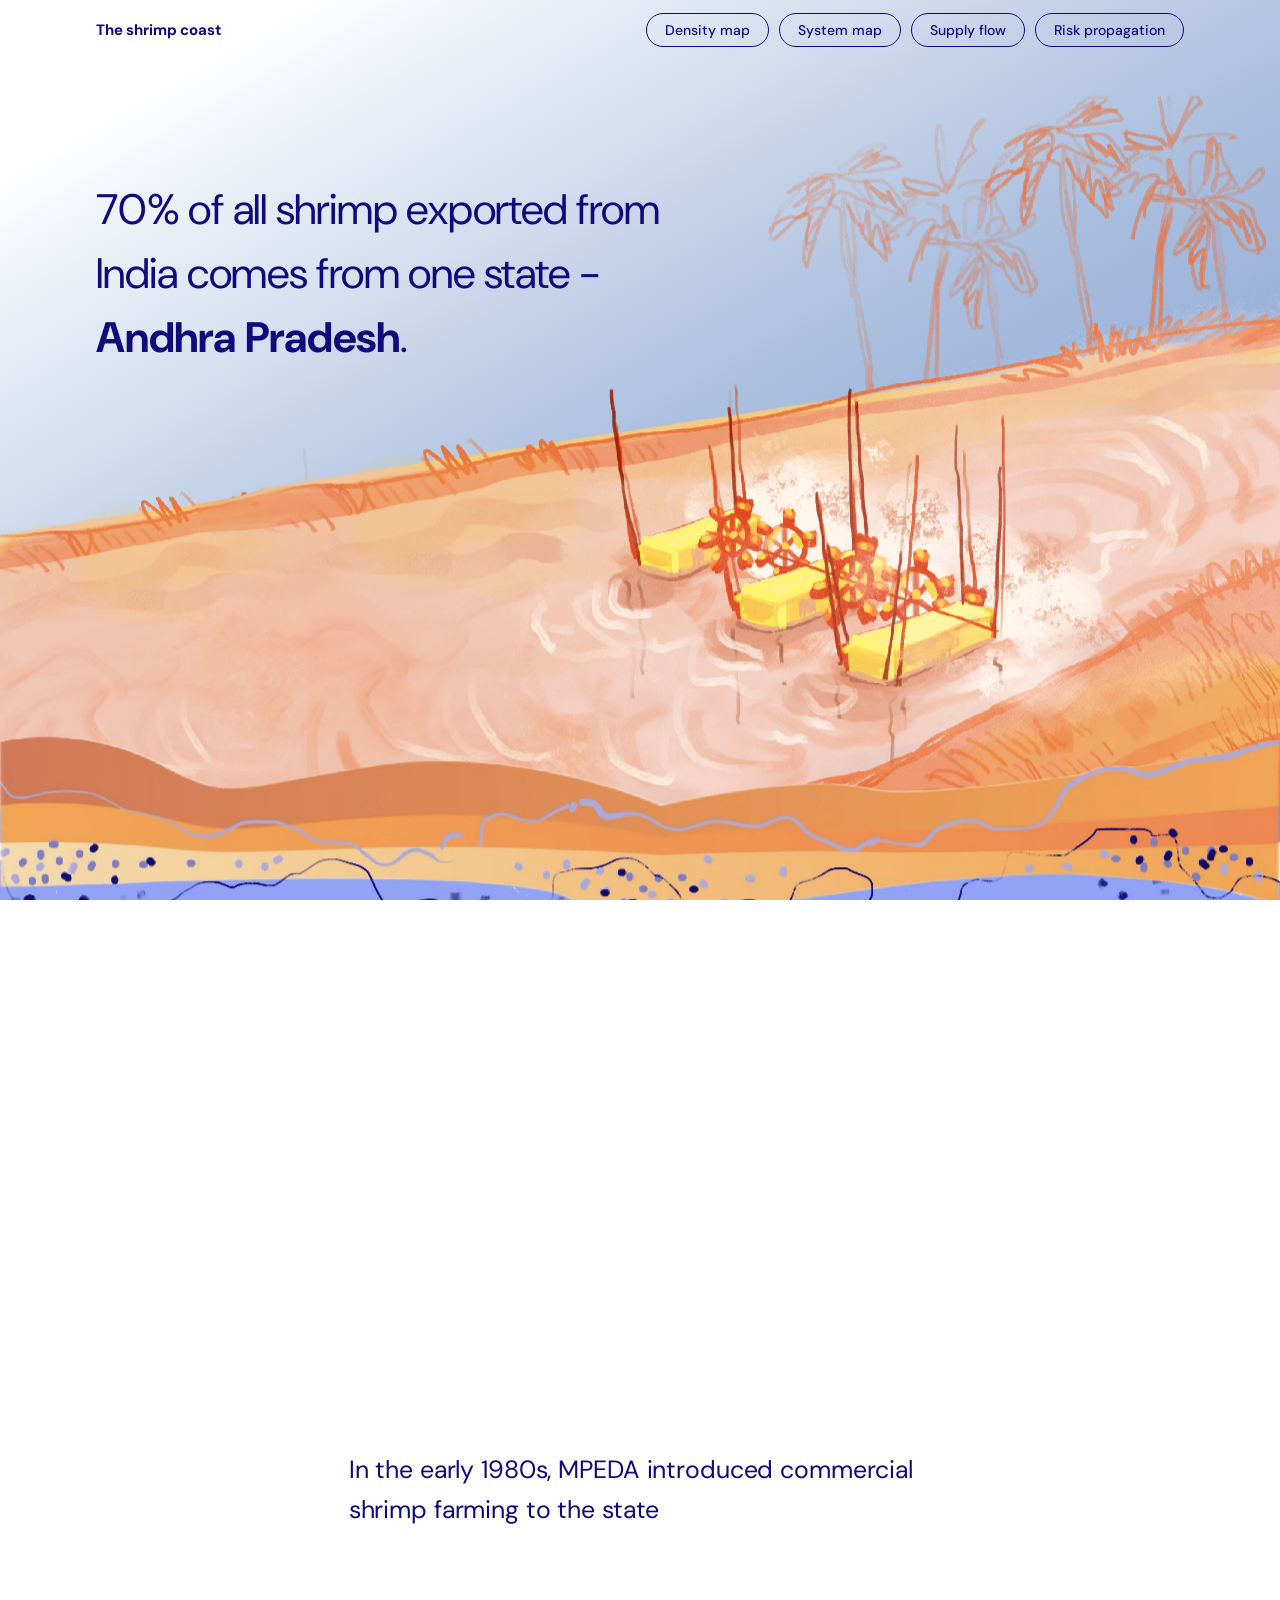
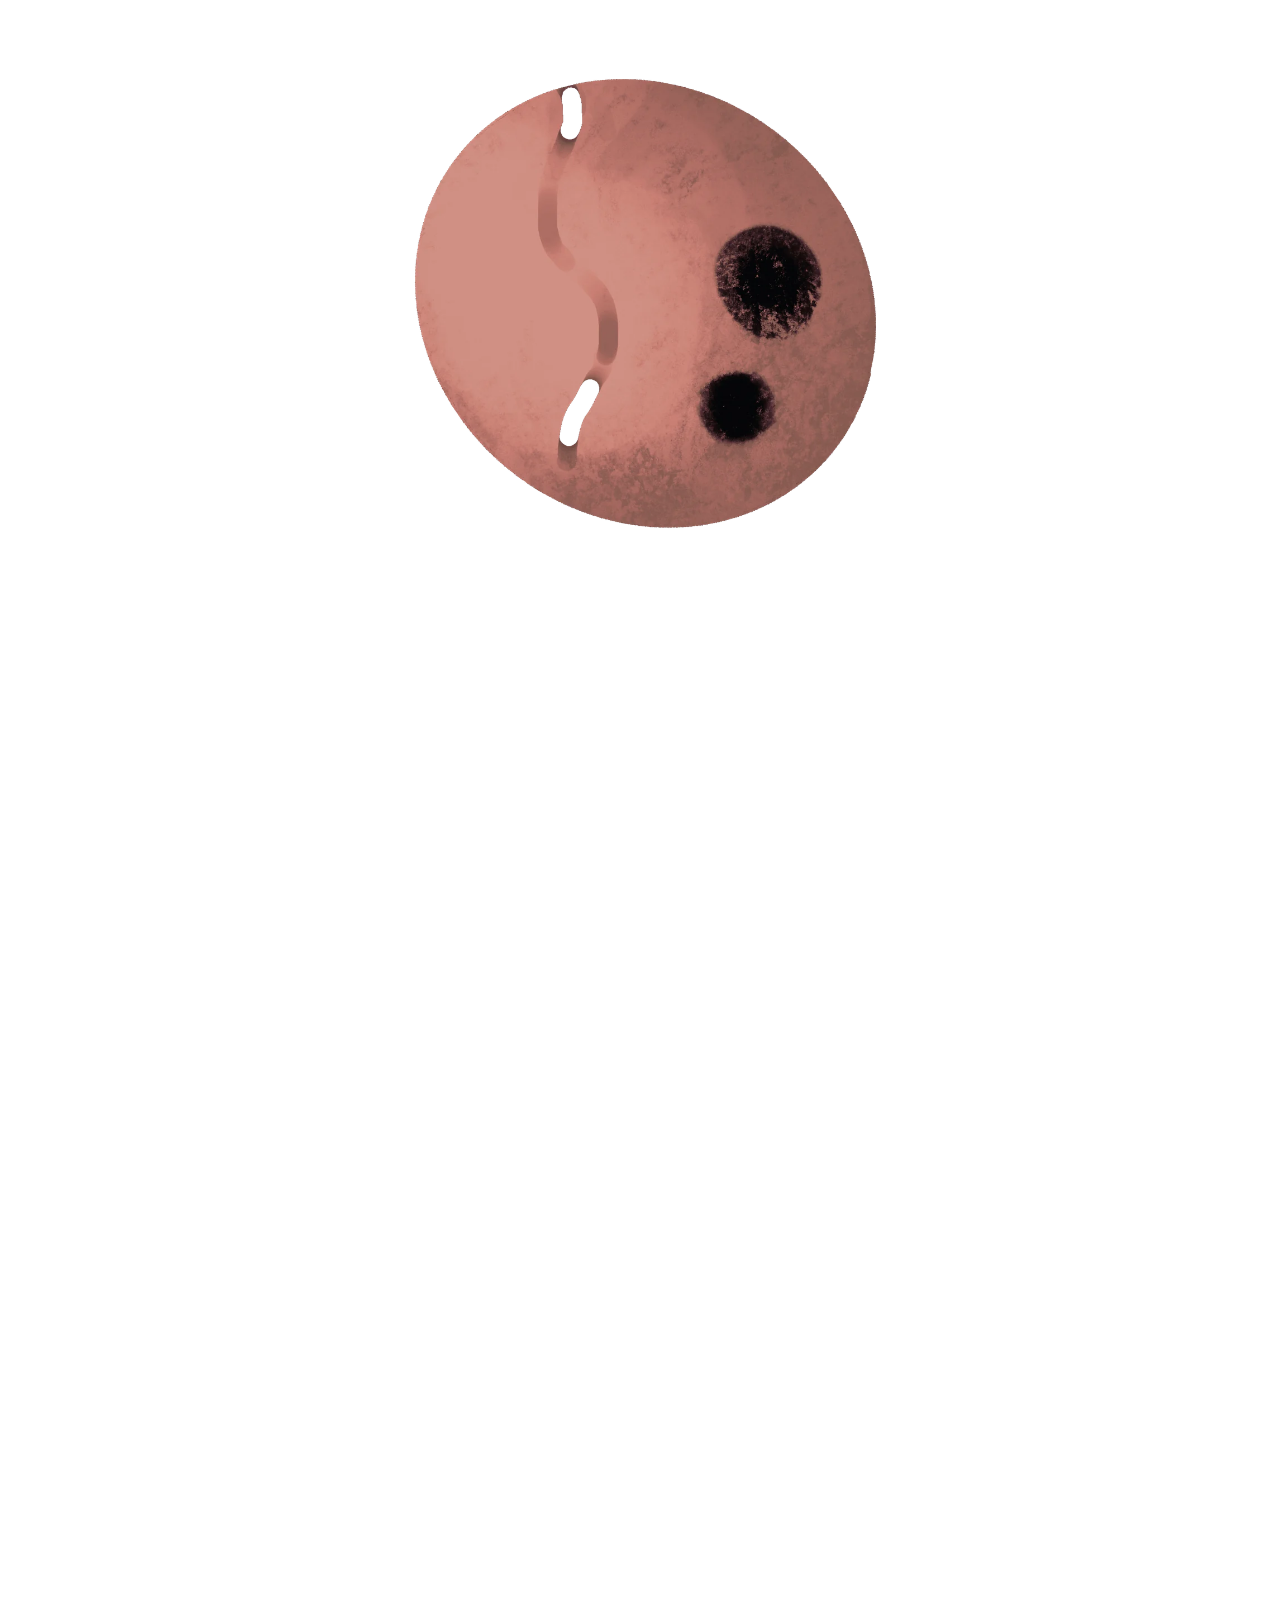
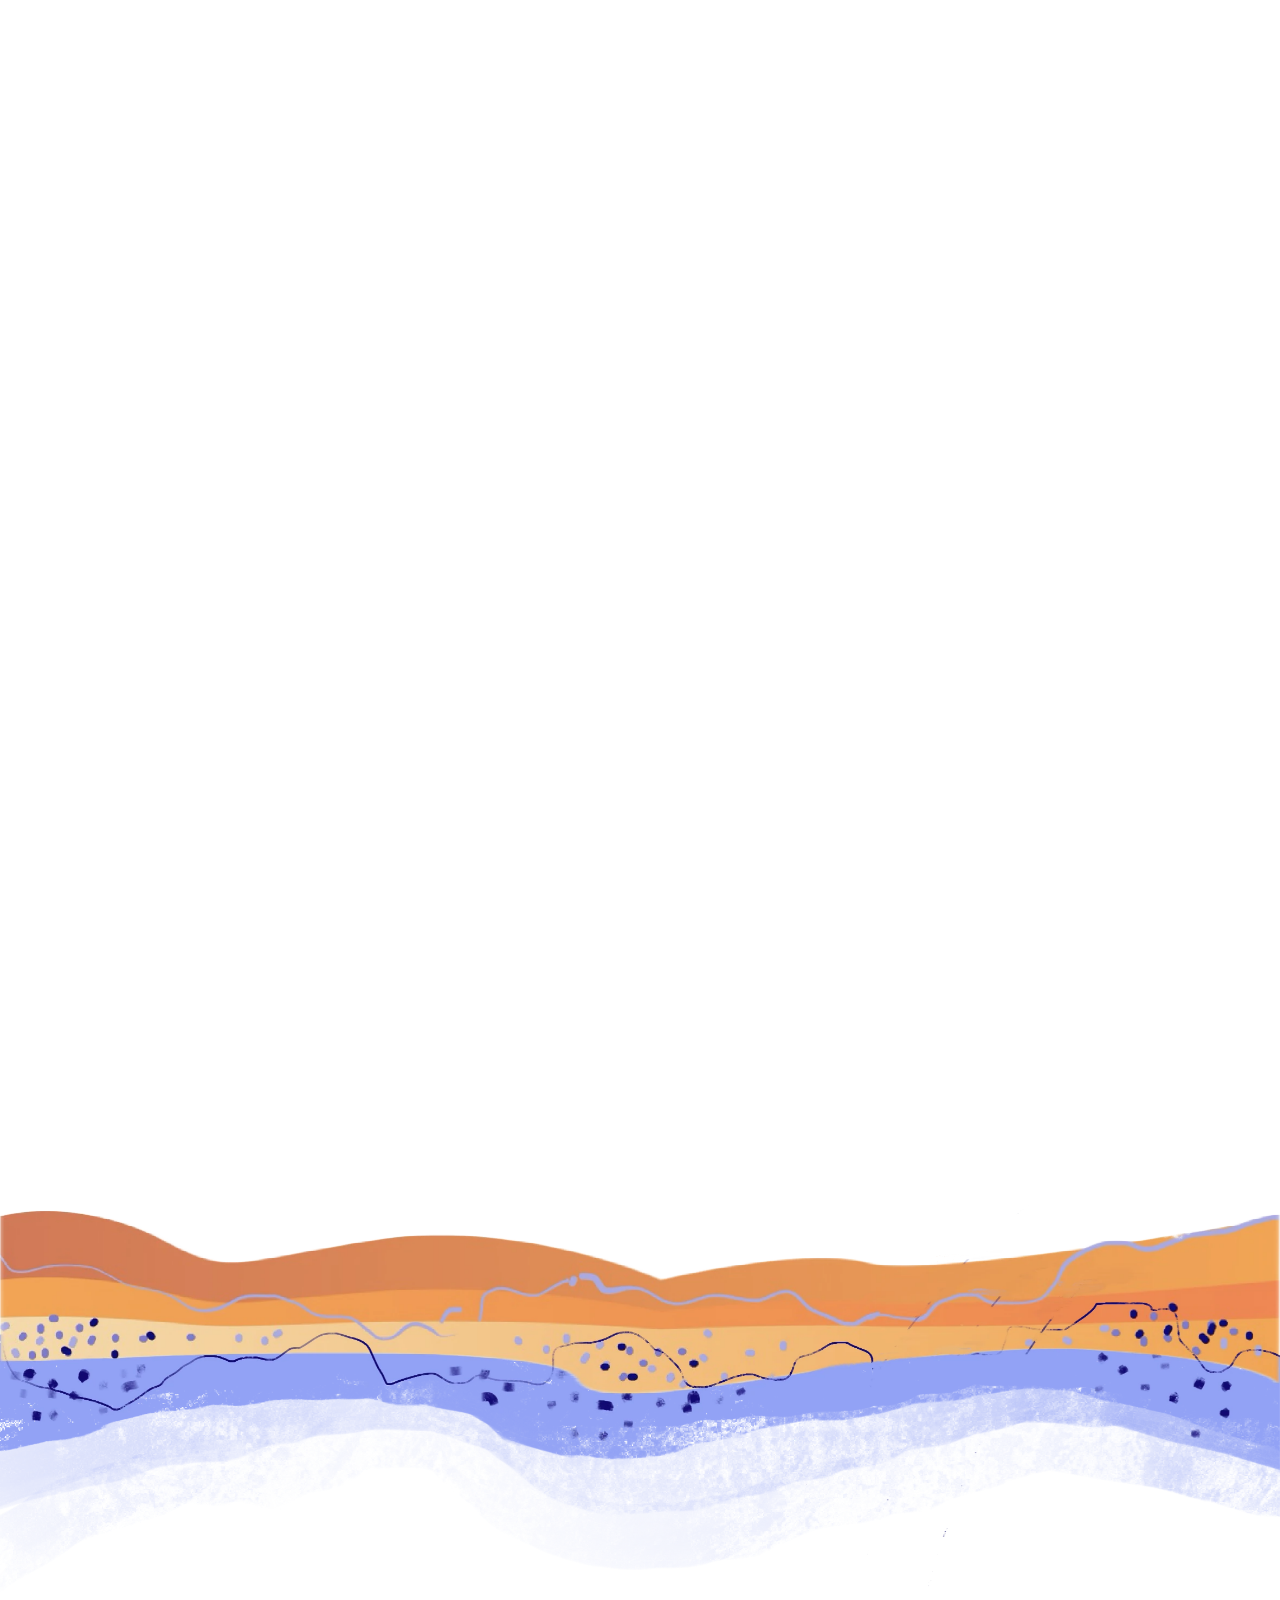
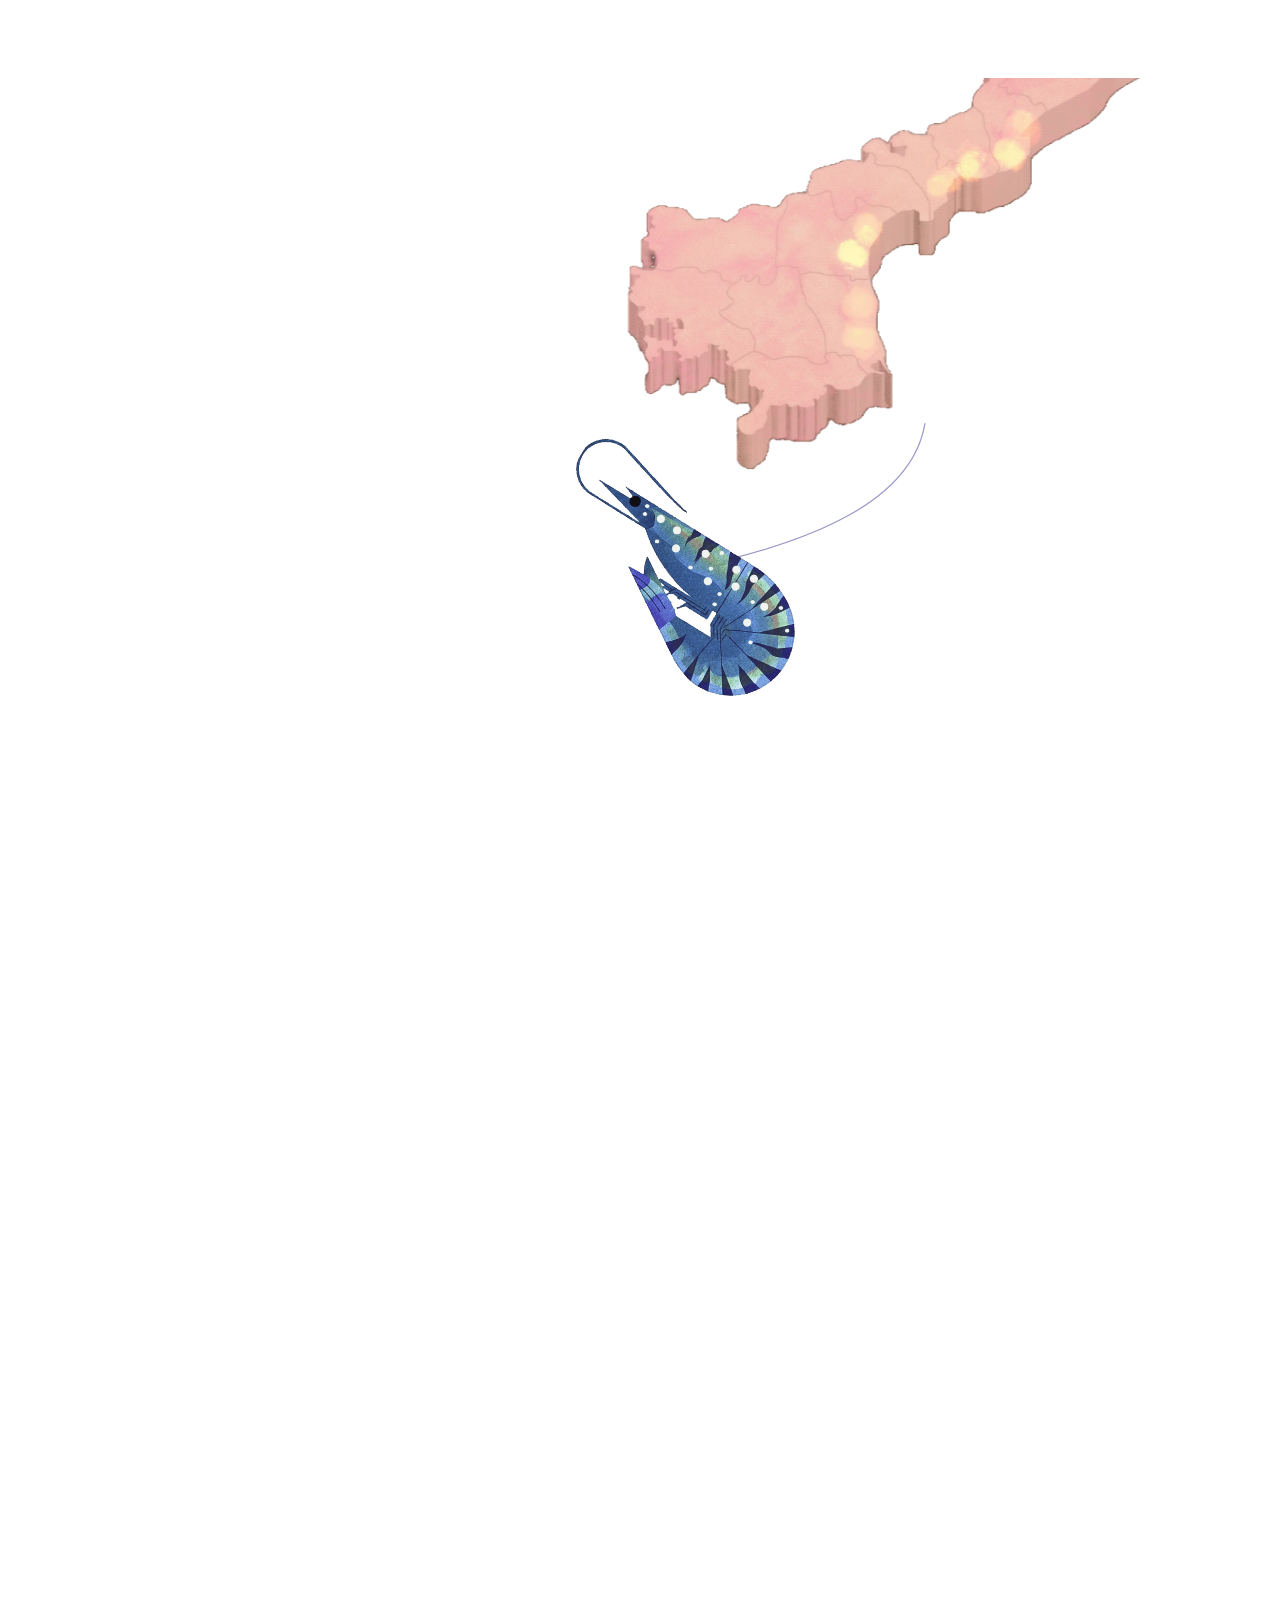
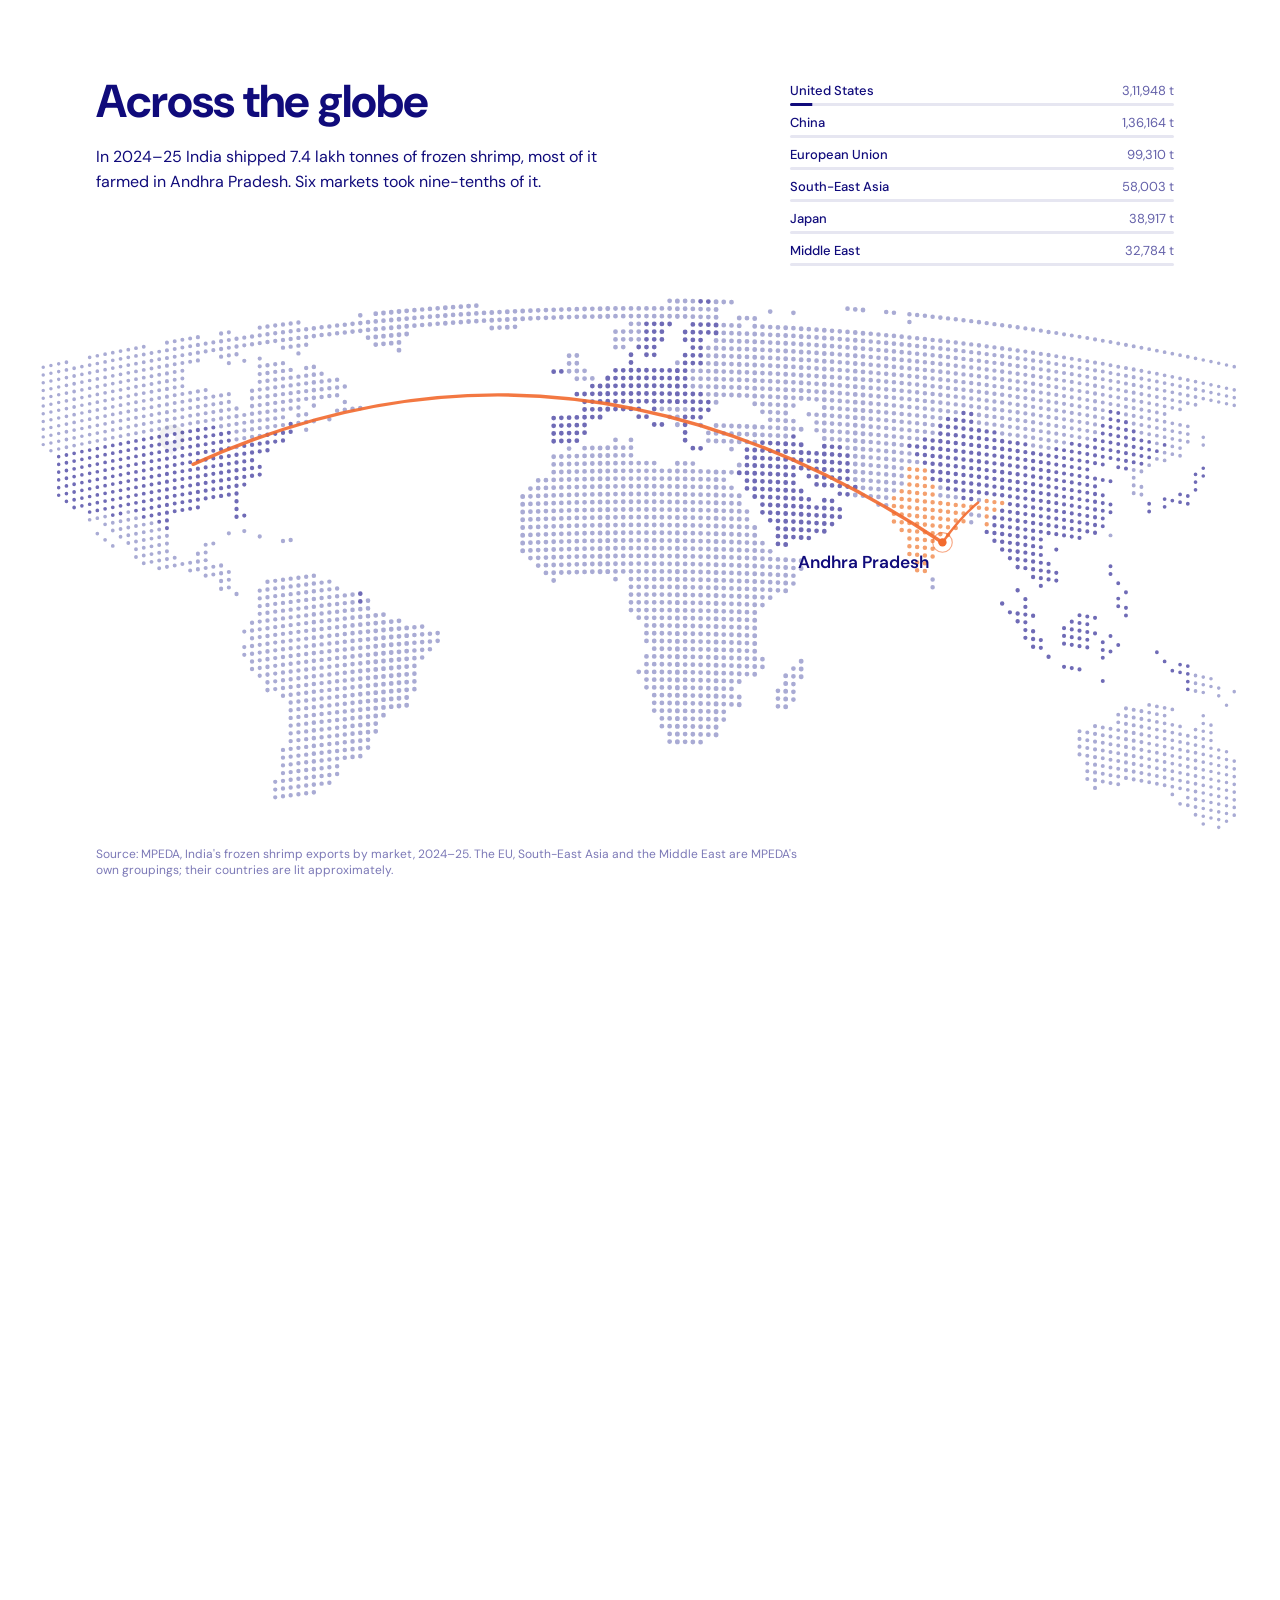
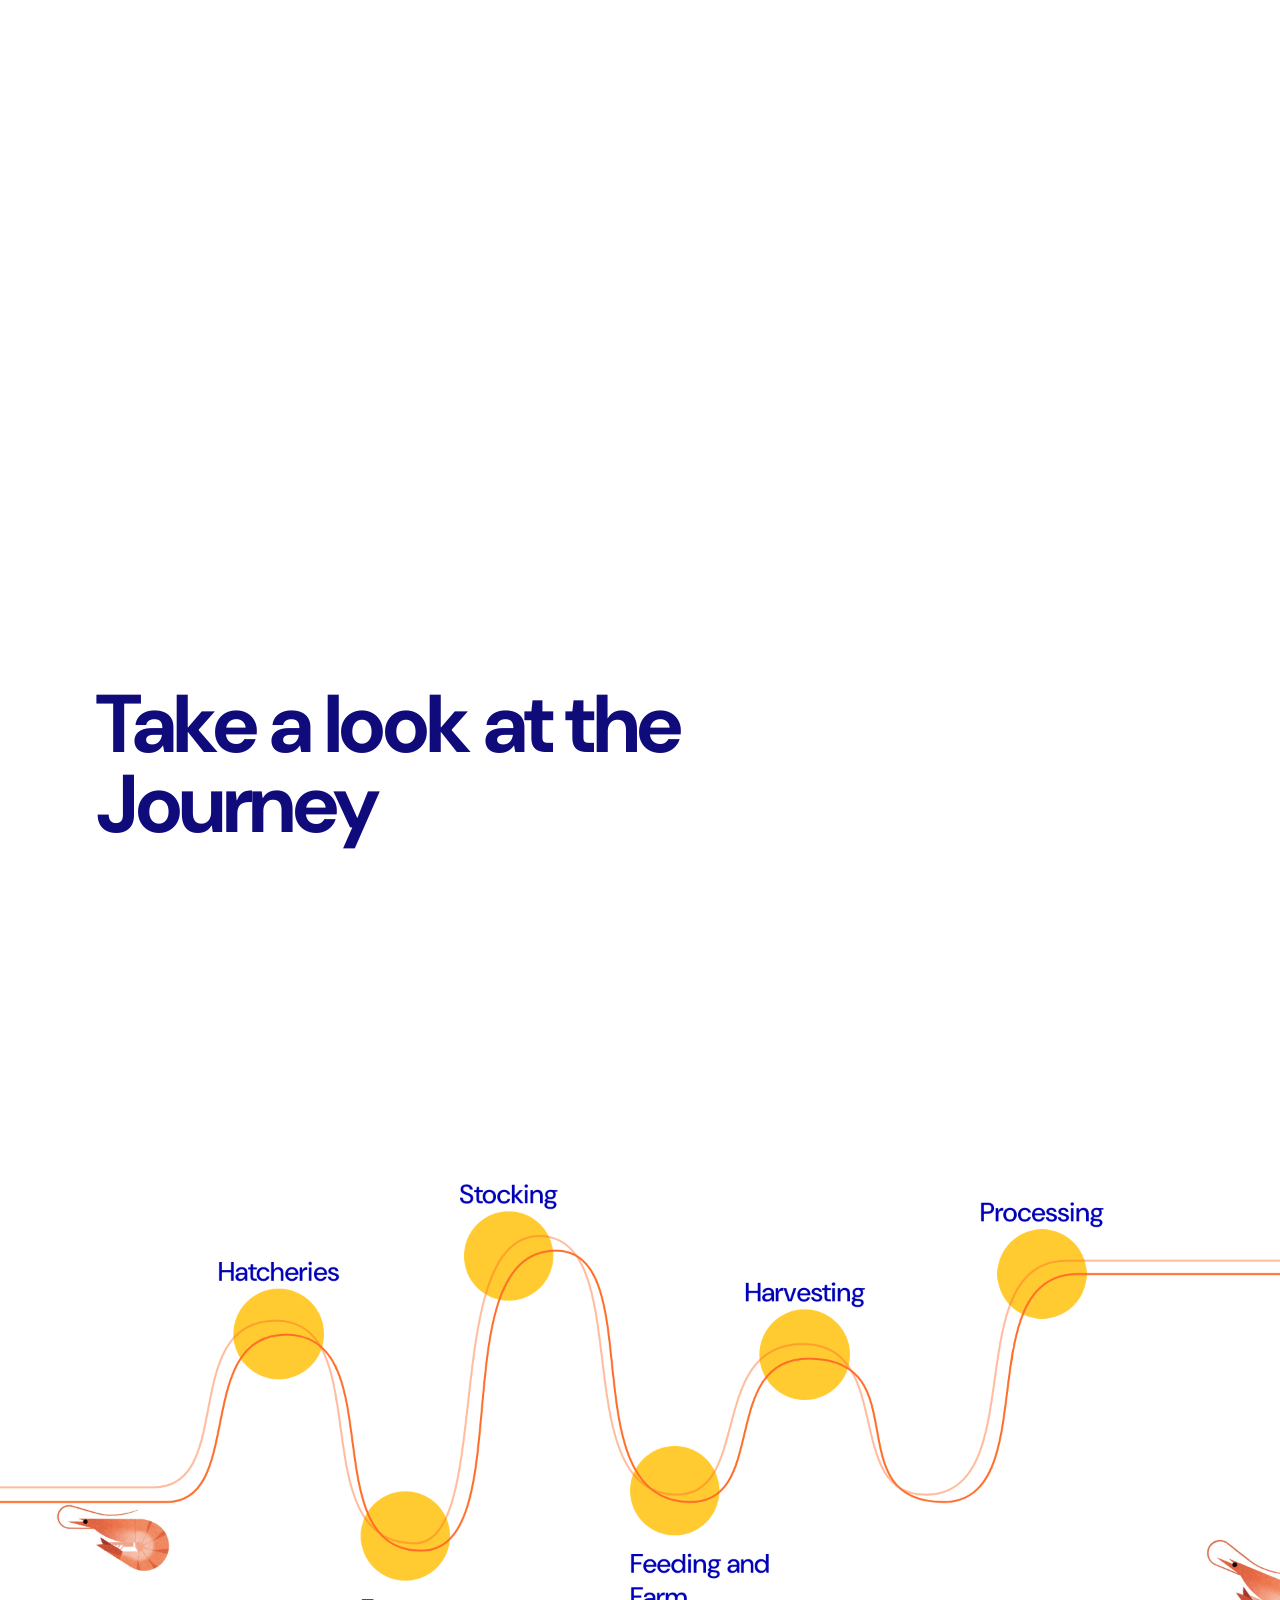
==== shrimp/shrimp_story/index.html @ e0391dd1 "Homepage: More work strip with arrows, and The Shrimp Coast site Adds a looping "More work" strip un" ====
<!doctype html>
<html lang="en">
<head>
<meta charset="utf-8">
<meta name="viewport" content="width=device-width, initial-scale=1">
<title>Andhra Pradesh — the shrimp coast</title>
<link rel="preconnect" href="https://fonts.googleapis.com">
<link rel="preconnect" href="https://fonts.gstatic.com" crossorigin>
<link rel="stylesheet" href="https://fonts.googleapis.com/css2?family=DM+Sans:opsz,wght@9..40,400;9..40,500;9..40,700&display=swap">
<style>
/* ============================================================
   Hero — parallax pond.

   The artwork is one tall piece (pond, coastal band, lavender water,
   torn wavy edge), far taller than any browser window. It is laid out
   at its own proportions and the scroll walks down it; the copy is
   pinned to the window, never moves, and fades out over the last
   stretch once the water has risen behind it.

   Every vertical measurement is a percentage or a fraction of the
   width — in CSS a margin percentage resolves against WIDTH — so the
   scene stays locked to the artwork's proportions at any window size.
   ============================================================ */

:root{
  --ink:#100B7B;              /* sampled off the reference */
  --hot:#F26A2E;              /* her orange, for the thing in focus */
  --ground:#FFFFFF;           /* one ground under the wave, the egg and the map,
                                 as in her mockup — so no section has a seam */
  --ease:cubic-bezier(.22,.75,.2,1);
}

/* the artwork (art.webp) is 2360 x 2230. In fractions of its width:
     palm tops ........................ 323/2360 = 0.137
     fully opaque from/to ...... 1200..1760/2360 = 0.508..0.746
     wavy lavender edge ends at ...... 2210/2360 = 0.936
     canvas bottom ................... 2230/2360 = 0.945          */

*{box-sizing:border-box}
html{-webkit-text-size-adjust:100%}
body{
  margin:0;
  overflow-x:hidden;
  background:var(--ground);
  font-family:"DM Sans",system-ui,-apple-system,"Segoe UI",sans-serif;
  color:var(--ink);
}

/* ---------- hero ---------- */
.hero{ position:relative; height:250vh }   /* replaced by measure() */
.stage{
  position:sticky; top:0;
  height:100vh;
  overflow:hidden;
}

/* the sky is a fixed diagonal ramp, pinned to the width so it doesn't
   shift when the window's aspect does */
.sky{
  position:absolute; inset:0;
  background:linear-gradient(150deg,
    #FFFFFF 0,
    #FFFFFF calc(var(--w,1440px) * 0.121),
    #F4F7FB calc(var(--w,1440px) * 0.167),
    #E4EBF5 calc(var(--w,1440px) * 0.250),
    #D5DFEF calc(var(--w,1440px) * 0.333),
    #C4D2E8 calc(var(--w,1440px) * 0.417),
    #ACC0DF calc(var(--w,1440px) * 0.548),
    #9CB3D9 calc(var(--w,1440px) * 0.694),
    #8CA5D2 calc(var(--w,1440px) * 0.833),
    #7A96CA calc(var(--w,1440px) * 1.000));
}

/* the scene moves as one; its transform is written straight to
   style.transform each frame (not via a custom property, which would
   re-resolve the sky gradient on every frame) */
.scene{
  position:absolute; left:0; top:0; width:100%;
  will-change:transform;
}
.scene img{
  position:relative; z-index:1;
  display:block; width:100%; height:auto;
}
/* solid ground tucked behind the art's fully opaque middle and running
   on below it, so the wavy lavender edge lands on --ground (the same
   colour as the section that follows) instead of on sky */
.ground{
  position:absolute; left:0; right:0; top:0; z-index:0;
  margin-top:72%;
  height:200vh;
  background:var(--ground);
}

/* ---------- pinned copy ---------- */
.copy{
  position:absolute; left:7.5%; top:0;
  margin-top:13.9%;
  width:56%;
  z-index:2;
  will-change:opacity;
}
.copy p{
  margin:0;
  font-size:min(calc(var(--w,1440px) * 0.0333), 56px);
  line-height:1.5;
  font-weight:400;
  letter-spacing:-0.005em;
}
.copy b{font-weight:700}

/* ---------- scroll cue ---------- */
.cue{
  position:absolute; left:7.5%; bottom:6%;
  z-index:2;
  display:flex; align-items:center; gap:12px;
  font-size:12px; letter-spacing:.22em; text-transform:uppercase;
  color:var(--ink); opacity:.5;
  pointer-events:none;
}
.cue i{
  display:block; width:1px; height:30px; background:currentColor;
  animation:drop 2.1s var(--ease) infinite;
}
@keyframes drop{
  0%  {transform:scaleY(.15); transform-origin:top; opacity:0}
  35% {transform:scaleY(1); opacity:1}
  100%{transform:scaleY(1); transform-origin:bottom; opacity:0}
}

/* ---------- next section ---------- */
/* ---------- top bar ----------
   See-through over the hero's sky, frosted once the page moves. It
   steps out of the way while you scroll down - most of this page is
   scroll-driven, and a bar would sit on the animation - and comes
   back the moment you scroll up. */
.topbar{
  position:fixed; left:0; right:0; top:0; z-index:50;
  display:flex; align-items:center; justify-content:space-between; gap:24px;
  padding:13px 7.5%;
  background:rgba(255,255,255,.74);
  -webkit-backdrop-filter:saturate(1.4) blur(12px); backdrop-filter:saturate(1.4) blur(12px);
  box-shadow:0 1px 0 rgba(16,11,123,.08);
  transition:transform .38s var(--ease), background-color .3s, box-shadow .3s;
}
.topbar.clear{
  background:transparent; box-shadow:none;
  -webkit-backdrop-filter:none; backdrop-filter:none;
}
.topbar.away{ transform:translateY(-105%) }
.topbar .home{
  color:var(--ink); text-decoration:none;
  font-size:15px; font-weight:700; letter-spacing:-0.01em;
}
.navbtn{
  display:inline-flex; align-items:center;
  padding:9px 18px; border-radius:999px;
  border:1.5px solid var(--ink); color:var(--ink); background:transparent;
  font-size:14px; font-weight:500; line-height:1; text-decoration:none;
  transition:background-color .2s, color .2s;
}
.navbtn:hover{ background:var(--ink); color:#fff }
.navlinks{ display:flex; gap:10px; min-width:0 }
.navbtn{ flex:none; white-space:nowrap }
.topbar .home{ flex:none }
/* four pages don't fit beside the name on a narrow screen: let the row scroll */
@media (max-width:980px){
  .navlinks{ overflow-x:auto; scrollbar-width:none; padding:2px }
  .navlinks::-webkit-scrollbar{ display:none }
}
.topbar a:focus-visible{ outline:2px solid var(--hot); outline-offset:3px; border-radius:999px }

/* ---------- the way out: on to the density map ---------- */
.outro{
  position:relative; z-index:2; background:var(--ground);
  padding:20vh 7.5% 22vh;
  display:grid; gap:11vh; justify-items:start;
}
.outro-lead{
  margin:0 0 3.5vh; max-width:24em;
  font-size:clamp(17px, 1.35vw, 23px); line-height:1.5; font-weight:400;
}
.outro-link{
  display:inline-flex; align-items:center; gap:clamp(18px, 2.2vw, 36px);
  color:var(--ink); text-decoration:none;
}
.outro-word{
  font-size:clamp(44px, 6.4vw, 116px); line-height:.98;
  font-weight:700; letter-spacing:-0.03em;
}
.outro-arrow{
  flex:none; display:grid; place-items:center;
  width:clamp(58px, 6.2vw, 108px); aspect-ratio:1; border-radius:50%;
  background:var(--ink); color:#fff;
  transition:background-color .25s, transform .35s var(--ease);
}
.outro-arrow svg{
  width:42%; height:42%; fill:none; stroke:currentColor;
  stroke-width:3.2; stroke-linecap:round; stroke-linejoin:round;
  transition:transform .35s var(--ease);
}
.outro-link:hover .outro-arrow{ background:var(--hot) }
.outro-link:hover .outro-arrow svg{ transform:translate(3px, -3px) }
.outro-link:focus-visible{ outline:3px solid var(--hot); outline-offset:10px; border-radius:14px }

@media (max-width:700px){
  .topbar{ padding:11px 6% }
  .navbtn{ padding:8px 14px; font-size:13px }
  .navlinks{ gap:6px }
  .outro{ padding:14vh 6% 16vh }
}
@media (max-width:560px){
  .topbar .home{ display:none }
  .navbtn{ padding:7px 11px; font-size:12px }
}

/* ============================================================
   Origin — scroll hatches the egg.

   Her GIF (34 frames at 200ms: egg, crack, split, larva, lavender
   bloom, black tiger shrimp) is cut into registered stills and stepped
   by scroll like a flipbook. No cross-fade: the frames are transparent
   drawings, and blending two would ghost them. Only the shrimp's last
   flick of poses plays on its own, once it has hatched.

   The frame is anchored to the bottom of the window and its edges are
   masked, so shell pieces flying out of her canvas dissolve instead of
   being sliced by an invisible line.
   ============================================================ */
.origin{ position:relative; z-index:2; height:340vh; background:var(--ground) }
.origin-stage{ position:sticky; top:0; height:100vh; overflow:hidden }

.origin-copy{
  position:absolute; left:50%; top:13vh;
  transform:translateX(-50%);
  width:max-content; max-width:88vw;
  margin:0;
  font-size:clamp(18px, 1.95vw, 34px);
  line-height:1.6;
  letter-spacing:-0.005em;
}
.origin-copy abbr{ text-decoration:none; cursor:help }
.origin-copy .late{ opacity:0 }

.origin-fig{
  position:absolute; left:50%; bottom:0; margin:0;
  height:min(64vh, calc(94vw * 1031 / 1400));
  aspect-ratio:1400/1031;
  transform:translateX(-50%);
  -webkit-mask-image:
    linear-gradient(to right, transparent 0, #000 14%, #000 86%, transparent 100%),
    linear-gradient(to bottom, #000 0, #000 86%, transparent 100%);
  -webkit-mask-composite:source-in;
          mask-image:
    linear-gradient(to right, transparent 0, #000 14%, #000 86%, transparent 100%),
    linear-gradient(to bottom, #000 0, #000 86%, transparent 100%);
          mask-composite:intersect;
}
.origin-fig canvas{ display:block; width:100%; height:100% }

@media (max-width:700px){
  .origin-copy{ top:11vh; width:84vw; font-size:18px }
  .origin-copy br{ display:none }
  .origin-fig{ bottom:auto; top:36vh }
}

/* ---------- coast band, between the egg and the map ----------
   Her Footer.png: torn and transparent above and below, so it sits on
   the white ground with no box around it. Drifts a little slower than
   the page, like everything else here that the scroll moves. */
.coast{ position:relative; z-index:3; margin:0; pointer-events:none }
.coast img{ display:block; width:100%; height:auto; will-change:transform }

/* ============================================================
   Spread — pinned map, scroll is time.

   The map never moves. The two GIFs share the exact same map pixels
   (same camera, same 1640x2360 canvas), so their frames are cut into
   one sequence — growth forward (Ikkk.gif 0-4), then disease
   cream->red (Ikk .gif 9-14) — and cross-faded as you scroll. Only the
   clusters change; the map underneath is identical in every frame.
   ============================================================ */
.spread{ position:relative; z-index:2; height:880vh; background:var(--ground) }  /* map: first 41%, the switch and the go: the rest */
.spread-stage{
  position:sticky; top:0;
  height:100vh; overflow:hidden;
  display:grid; grid-template-columns:minmax(0,1fr) minmax(0,1.55fr);
  align-items:center; gap:4vw;
  padding-inline:7.5%;
}
.spread-copy{ display:grid }
.beat{ grid-area:1/1; align-self:center; opacity:0; will-change:opacity }
.beat .num{
  display:block; margin-bottom:18px;
  font-size:12px; letter-spacing:.22em; text-transform:uppercase; opacity:.5;
}
.beat p{
  margin:0;
  font-size:clamp(19px, 2vw, 32px); line-height:1.45; letter-spacing:-0.005em;
}
.beat b{font-weight:700}

.spread-map{
  position:relative; margin:0; justify-self:center;
  width:min(100%, calc(86vh * 1552 / 1348));
  aspect-ratio:1552/1348;
}
.spread-map img{
  position:absolute; inset:0; width:100%; height:100%;
  opacity:0;
}
.spread-map img:first-child{opacity:1}

.key{
  position:absolute; right:0; bottom:-4px;
  display:flex; gap:20px;
  font-size:12px; letter-spacing:.06em; opacity:.7;
}
.key span{display:flex; align-items:center; gap:8px}
.key i{display:block; width:10px; height:10px; border-radius:50%}
.key .farm i{background:#FFE6A3; box-shadow:0 0 0 1px rgba(16,11,123,.18)}
.key .sick i{background:#F2401C}
.key .sick{transition:opacity .4s}

/* ============================================================
   The switch - second half of the spread.

   The disease line fades, the map glides up out of the way, and the
   tiger shrimp comes out of the sea beside the red coast and follows
   a drawn trail down to the left, growing as it comes. Once it lands,
   scrolling turns it from tiger blue to vannamei white (her Beau GIF,
   cross-faded: every frame shares one silhouette, so nothing ghosts),
   and the sparkle, split into its own layer, twinkles on top.
   ============================================================ */
.trail{
  position:absolute; inset:0; width:100%; height:100%;
  z-index:3; pointer-events:none; overflow:visible; opacity:0;
}
.trail path{
  fill:none; stroke:var(--ink); stroke-opacity:.42;
  stroke-width:1.2; stroke-linecap:round;
}
.beau{
  position:absolute; left:0; top:0; z-index:4;
  pointer-events:none; opacity:0;
  transform-origin:50% 50%;
  will-change:transform, opacity;
}
.beau img{ position:absolute; inset:0; width:100%; height:100%; opacity:0 }
.beau img.b0{ opacity:1 }
/* her cream vannamei clip, cut to frames: it takes over from the white
   shrimp on the same silhouette, then breaks into a chain of tiny
   shrimp that stretches into a wavy line and dissolves */
.cream{
  position:absolute; left:0; top:0; z-index:4;
  pointer-events:none; opacity:0;
  transform-origin:0 0;
  will-change:transform, opacity;
}
.switch-copy{
  position:absolute; z-index:4;
  left:44vw; top:64vh;
  width:min(34vw, 30em);
  margin:0;
  font-size:clamp(17px, 1.5vw, 26px);
  line-height:1.55;
  letter-spacing:-0.005em;
  opacity:0;
}
@media (max-width:700px){
  .switch-copy{ left:8vw; top:auto; bottom:5vh; width:84vw; font-size:16px }
}

/* ============================================================
   Exports - where the shrimp goes.

   Her reference: a dotted world bent over a gentle globe arch, with
   dark pins. Arcs leave Andhra's coast in rank order as you scroll in,
   drawn as thick as each market's share; after that every market is a
   control - hover, focus or tap one to light its countries and read
   its tonnage.
   ============================================================ */
.exports{ position:relative; z-index:2; height:230vh; background:var(--ground) }
.exports-stage{
  position:sticky; top:0; height:100vh; overflow:hidden;
  padding:max(7vh, 80px) 7.5% 0;   /* clear of the top bar when it is showing */
}
.ex-head{
  position:relative; z-index:2;
  display:grid; grid-template-columns:minmax(0,1.2fr) minmax(0,.8fr);
  gap:6vw; align-items:start;
}
.ex-title{
  margin:0 0 .45em;
  font-size:clamp(30px, 3.6vw, 62px); line-height:1.02;
  font-weight:700; letter-spacing:-0.02em;
}
.ex-lede{ margin:0; max-width:32em; font-size:clamp(16px, 1.25vw, 21px); line-height:1.55 }

.ex-list{ list-style:none; margin:0; padding:0; display:grid; gap:0 }
.ex-list button{
  all:unset; box-sizing:border-box; width:100%; cursor:pointer;
  display:grid; grid-template-columns:minmax(0,1fr) auto;
  column-gap:14px; row-gap:4px;
  padding:4px 10px; border-radius:6px;
  font-size:clamp(13px, .88vw, 15px);
  transition:background-color .18s;
}
.ex-list .nm{ font-weight:500 }
.ex-list .t{ font-variant-numeric:tabular-nums; opacity:.65 }
.ex-list .bar{ grid-column:1 / -1; height:3px; border-radius:2px; background:rgba(16,11,123,.10); overflow:hidden }
.ex-list .bar i{
  display:block; height:100%; width:var(--w); background:var(--ink);
  transform-origin:0 50%; transform:scaleX(var(--drawn,0));
  transition:background-color .18s;
}
.ex-list button:hover, .ex-list button.hot, .ex-list button[aria-pressed="true"]{ background:rgba(16,11,123,.06) }
.ex-list button.hot .bar i, .ex-list button[aria-pressed="true"] .bar i{ background:var(--hot) }
.ex-list button:focus-visible{ outline:2px solid var(--ink); outline-offset:2px }

.ex-map{ position:absolute; left:0; right:0; top:30vh; bottom:4vh; margin:0 }
.ex-map svg{ position:absolute; inset:0; width:100%; height:100%; overflow:visible }
.ex-country{ fill:#A9ABD4; transition:fill .22s }
.ex-country.mk{ fill:#6F6BB6 }
.ex-country.home{ fill:#F4A06E }
.ex-country.on{ fill:var(--ink) }
.ex-arc{
  fill:none; stroke:var(--hot); stroke-opacity:.9; stroke-linecap:round;
  stroke-width:var(--sw);
  transition:stroke-width .22s, stroke-opacity .22s, opacity .22s;
}
.ex-arc.on{ stroke-opacity:1; stroke-width:calc(var(--sw) * 1.6) }
.ex-arc.dim{ opacity:.18 }
.ex-pin.dim{ opacity:.35 }
.ex-pin{ cursor:pointer; outline:none; transition:opacity .22s }
.ex-pin .body{ fill:var(--ink); transition:fill .22s }
.ex-pin .eye{ fill:#fff }
.ex-pin.on .body{ fill:var(--hot) }
.ex-pin:focus-visible .ring{ stroke:var(--ink); stroke-width:2; fill:none }
.ex-origin .dot{ fill:var(--hot) }
.ex-origin .halo{ fill:none; stroke:var(--hot); stroke-width:1.5; opacity:.6 }
.ex-origin text{ font-size:23px; font-weight:600; fill:var(--ink) }

.ex-card{
  position:absolute; left:0; top:0; z-index:3;
  pointer-events:none; opacity:0;
  transform:translate(-50%, calc(-100% - 10px));
  background:#fff; color:var(--ink);
  padding:9px 14px 10px; border-radius:10px;
  box-shadow:0 0 0 1px rgba(16,11,123,.10), 0 10px 26px rgba(16,11,123,.14);
  white-space:nowrap; transition:opacity .16s;
}
.ex-card.on{ opacity:1 }
.ex-card b{ display:block; font-size:15px; font-weight:700 }
.ex-card span{ font-size:13px; opacity:.75 }
.ex-source{ position:absolute; left:7.5%; bottom:2.2vh; margin:0; font-size:12px; opacity:.55; max-width:60em }

@media (max-width:900px){
  .exports-stage{ padding:6vh 6% 0 }
  .ex-head{ grid-template-columns:minmax(0,1fr); gap:2.5vh }
  .ex-list{ grid-template-columns:1fr 1fr; column-gap:8px }
  .ex-map{ top:44vh; bottom:6vh }
  .ex-source{ left:6% }
}

/* ============================================================
   Take a look at the Journey - the title, then her value chain.

   The chain is ported from shrimp_value_chain.html: same drawing,
   same camera, same hovers (frames 1, 1.1, 1.2, 2, 3). What changed:
   everything is scoped under .journey (the site already uses .stage,
   .cue and a navy --ink, which would break it), progress comes from
   this section's own scroll rather than the window's, and the
   artboard fits this pinned stage. Its white paper now meets the
   site's white ground, so the artboard has no visible edge.
   ============================================================ */
.jtitle{ position:relative; z-index:2; background:var(--ground); padding:24vh 7.5% 12vh }
.jtitle-h{
  margin:0; max-width:11ch;
  font-size:clamp(44px, 6.4vw, 116px); line-height:.98;
  font-weight:700; letter-spacing:-0.03em; color:var(--ink);
}

.journey{
  position:relative; z-index:2; background:var(--ground);
  height:calc(100vh + 1600px);             /* 1600px of travel, as in the original */
  --vc-blue:#0000B8; --vc-yellow:#FFCB30; --vc-orange:#FF6C28; --vc-dim:.44;
}
.vc-stage{ position:sticky; top:0; height:100vh; overflow:hidden; background:var(--ground) }
.journey .vc-frame{
  position:absolute; left:0; top:0; width:1920px; height:1080px;
  transform-origin:0 0; background:#fff; overflow:hidden;
}
.journey .vc-world{
  position:absolute; left:0; top:0; width:3400px; height:1080px;
  transform-origin:0 0; will-change:transform;
}
.journey .lines{ position:absolute; left:0; top:0; width:3400px; height:1080px; overflow:visible; z-index:2 }
.journey .lines path{ fill:none; stroke-linecap:round }
.journey .lines .solid{ stroke:var(--vc-orange); stroke-width:3 }
.journey .lines .pale{ stroke:var(--vc-orange); stroke-opacity:.46; stroke-width:3 }
.journey .deco{ position:absolute; inset:0; pointer-events:none }
.journey .shr{ position:absolute; background:url(assets/vc_shrimp.png) center/contain no-repeat }

.journey .vnode{ position:absolute; left:var(--x); top:var(--y); width:0; height:0; pointer-events:none }
.journey .dot{
  position:absolute; left:calc(-1 * var(--r)); top:calc(-1 * var(--r));
  width:calc(2 * var(--r)); height:calc(2 * var(--r));
  border-radius:50%; background:var(--vc-yellow); z-index:1;
}
.journey .hit{
  position:absolute;
  left:calc(-1 * var(--r) - 22px); top:calc(-1 * var(--r) - 22px);
  width:calc(2 * var(--r) + 44px); height:calc(2 * var(--r) + 44px);
  border-radius:50%; pointer-events:auto; cursor:pointer;
  -webkit-tap-highlight-color:transparent; z-index:4;
}
.journey .hit:focus-visible{ outline:4px solid var(--vc-orange); outline-offset:6px }
.journey .lab{
  position:absolute; z-index:3;
  font-size:40px; line-height:50px; font-weight:500; color:var(--vc-blue);
  pointer-events:auto; cursor:pointer; white-space:pre;
}
.journey .lab.above{ bottom:calc(var(--r) + 1px); left:0; transform:translateX(-50%); text-align:center }
.journey .lab.below{ top:calc(var(--r) + 17px); left:calc(-1 * var(--r)); text-align:left }
.journey .vnode.focus .lab{ font-weight:700 }
.journey .vnode.proc .lab{ font-size:calc(40px + 13px * var(--p,0)); transform:none }
.journey .vnode.sub .lab{
  color:var(--vc-blue); font-size:28px; line-height:35px; font-weight:400;
  opacity:var(--rail,0); transition:opacity .2s linear;
}
.journey .vnode.sub .lab.above{ bottom:calc(var(--r) - 2px) }
.journey .vnode.sub .lab.below{ top:calc(var(--r) + 3px); left:0; transform:translateX(-50%); text-align:center }

.journey .cardwrap{ position:absolute; left:0; width:0; height:0; z-index:5 }
.journey .card{
  position:absolute; background:var(--vc-yellow); border-radius:28px;
  opacity:0; transform:scale(.965); transform-origin:50% var(--corg, 0%);
  pointer-events:none;
  transition:opacity .26s var(--ease), transform .38s var(--ease);
}
.journey .vnode.focus .card{ opacity:1; transform:scale(1) }
.journey .vnode.sub.focus .lab{ opacity:0 }
.journey .card.stg{
  width:384px; left:-192px; padding:60px 42px 65px;
  font-size:26px; line-height:36px; font-weight:400; color:var(--vc-orange);
}
.journey .cardwrap.stg-top .card{ top:calc(-1 * var(--r)); --corg:0% }
.journey .cardwrap.stg-bot .card{ bottom:calc(-1 * var(--r)); --corg:100% }
.journey .card.sub{ width:324px; left:-162px; padding:27px 27px 24px; text-align:center }
.journey .cardwrap.sub-top .card{ bottom:calc(var(--r) + 11px); --corg:100% }
.journey .cardwrap.sub-bot .card{ top:calc(var(--r) + 11px); --corg:0% }
.journey .card.sub .ill, .journey .card.sub .plant{
  display:block; width:270px; height:165px; border-radius:12px; overflow:hidden;
}
.journey .card.sub .plant{ background:url(assets/vc_plant.jpg) center/cover no-repeat }
.journey .sc-name{ margin-top:13px; font-size:30px; line-height:37px; font-weight:500; color:var(--vc-blue) }
.journey .sc-note{ margin-top:6px; font-size:20px; line-height:26px; color:var(--vc-orange) }

.journey .vc-world .vnode, .journey .vc-world .deco, .journey .vc-world .lines{ transition:opacity .3s var(--ease) }
.journey .vc-world.is-focus .vnode:not(.focus),
.journey .vc-world.is-focus .lines{ opacity:var(--vc-dim) }
.journey .deco{ opacity:var(--deco,1) }
.journey .vc-world.is-focus .deco{ opacity:calc(var(--deco,1) * var(--vc-dim)) }
.journey .vc-world:not(.pa) .vnode:not(.sub) .hit,
.journey .vc-world:not(.pa) .vnode:not(.sub) .lab{ pointer-events:none }
.journey .vc-world:not(.pb) .vnode.sub .hit,
.journey .vc-world:not(.pb) .vnode.sub .lab{ pointer-events:none }

.vc-credit{ position:absolute; left:24px; bottom:18px; z-index:6; margin:0; font-size:11px; color:#A0A0A0 }
.vc-turn{ display:none }
@media (max-width:700px) and (orientation:portrait){
  .vc-turn{
    display:flex; position:absolute; inset:0; z-index:20;
    align-items:center; justify-content:center; text-align:center;
    background:var(--ground); color:var(--ink); padding:32px;
    font-size:15px; line-height:1.6;
  }
  .vc-turn span{ max-width:22ch }
}
@media (prefers-reduced-motion:reduce){ .journey .card{ transition-duration:.01s } }

@media (prefers-reduced-motion:reduce){
  .scene{transform:none!important}
  .cue i{animation:none}
}
@media (max-width:700px){
  .copy{left:8%; margin-top:20%; width:84%}
  .copy p{font-size:min(calc(var(--w,390px) * 0.062), 30px); line-height:1.45}
  .cue{left:8%}

  .spread-stage{
    grid-template-columns:minmax(0,1fr);
    align-content:center; gap:5vh;
    padding-inline:8%;
  }
  .spread-map{ order:-1; width:min(100%, calc(52vh * 1552 / 1348)) }
  .beat p{font-size:18px}
  .key{right:auto; left:0; bottom:-26px}
}
</style>
</head>
<body>

<nav class="topbar clear" id="topbar" aria-label="Site">
  <a class="home" href="#hero">The shrimp coast</a>
  <div class="navlinks">
    <a class="navbtn" href="../shrimp_farm_map.html">Density map</a>
    <a class="navbtn" href="../shrimp_system_map.html">System map</a>
    <a class="navbtn" href="../shrimp_sankey.html">Supply flow</a>
    <a class="navbtn" href="../shrimp_risk_propagation.html">Risk propagation</a>
  </div>
</nav>

<section class="hero" id="hero">
  <div class="stage" id="stage">
    <div class="sky"></div>

    <div class="scene" id="scene">
      <div class="ground"></div>
      <img src="assets/art.webp" width="2360" height="2230"
           alt="An aerated shrimp pond on the Andhra coast: paddlewheel aerators churning the water, palms along the far bank, and below it the coastal strip and backwater drawn as bands of colour.">
    </div>

    <div class="copy" id="copy">
      <p>70% of all shrimp exported from<br>India comes from one state -<br><b>Andhra Pradesh</b>.</p>
    </div>

    <div class="cue" id="cue">scroll<i></i></div>
  </div>
</section>

<section class="origin" id="origin">
  <div class="origin-stage">
    <p class="origin-copy">In the early 1980s, <abbr title="Marine Products Export Development Authority">MPEDA</abbr> introduced commercial<br>
      shrimp farming to the state <span class="late" id="originLate">with black tiger shrimp.</span></p>
    <figure class="origin-fig">
      <canvas id="eggCanvas" width="1400" height="1031" role="img"
              aria-label="A shrimp egg cracks open, a larva climbs out, and it grows into a black tiger shrimp."></canvas>
    </figure>
  </div>
</section>

<figure class="coast" id="coast" aria-hidden="true">
  <img src="assets/coast.webp" width="2360" height="893" alt="">
</figure>

<section class="spread" id="spread">
  <div class="spread-stage">
    <div class="spread-copy">
      <!-- draft copy — replace with your own lines and years -->
      <div class="beat"><span class="num">01 &nbsp;Spread</span>
        <p>The ponds follow the brackish water — a thin strip hugging the coast, <b>nowhere else</b>.</p></div>
      <div class="beat"><span class="num">02 &nbsp;Crowding</span>
        <p>Farms pack in shoulder to shoulder, drawing from and draining into <b>the same canals</b>.</p></div>
      <div class="beat"><span class="num">03 &nbsp;Disease</span>
        <p>One sick pond is enough. Disease moves through the shared water, and <b>whole clusters go down together</b>.</p></div>
    </div>

    <figure class="spread-map" id="spreadMap">
      <img src="assets/mapseq/f00.webp" width="1552" height="1348"
           alt="Map of Andhra Pradesh. Scrolling shows shrimp-farm clusters growing along the coast, then turning red as disease spreads through them.">
      <img src="assets/mapseq/f01.webp" alt="" aria-hidden="true">
      <img src="assets/mapseq/f02.webp" alt="" aria-hidden="true">
      <img src="assets/mapseq/f03.webp" alt="" aria-hidden="true">
      <img src="assets/mapseq/f04.webp" alt="" aria-hidden="true">
      <img src="assets/mapseq/f05.webp" alt="" aria-hidden="true">
      <img src="assets/mapseq/f06.webp" alt="" aria-hidden="true">
      <img src="assets/mapseq/f07.webp" alt="" aria-hidden="true">
      <img src="assets/mapseq/f08.webp" alt="" aria-hidden="true">
      <img src="assets/mapseq/f09.webp" alt="" aria-hidden="true">
      <img src="assets/mapseq/f10.webp" alt="" aria-hidden="true">
      <figcaption class="key">
        <span class="farm"><i></i>Shrimp farms</span>
        <span class="sick" id="keySick"><i></i>Disease</span>
      </figcaption>
    </figure>

    <svg class="trail" id="trail" aria-hidden="true"><path id="trailPath" d=""/></svg>

    <div class="beau" id="beau" role="img"
         aria-label="A blue tiger shrimp leaves the diseased coast, turns into a pale vannamei, then scatters into a long line of tiny shrimp.">
      <img class="b b0" src="assets/beau/b0.webp" width="1000" height="1060" alt="">
      <img class="b"    src="assets/beau/b2.webp" width="1000" height="1060" alt="">
      <img class="b"    src="assets/beau/b3.webp" width="1000" height="1060" alt="">
      <img id="spark"   src="assets/beau/sA.webp" width="1000" height="1060" alt="">
    </div>

    <canvas class="cream" id="cream" width="1440" height="1120" aria-hidden="true"></canvas>

    <p class="switch-copy" id="switchCopy">Farmers switched to specific pathogen-free vannamei — hardier, faster-growing, and better suited to scale — right as disease was starting to devastate competitors elsewhere in Asia.</p>
  </div>
</section>

<section class="exports" id="exports" aria-labelledby="exTitle">
  <div class="exports-stage">
    <div class="ex-head">
      <div>
        <!-- draft copy - replace with your own -->
        <h2 class="ex-title" id="exTitle">Across the globe</h2>
        <p class="ex-lede">In 2024–25 India shipped 7.4 lakh tonnes of frozen shrimp, most of it farmed in Andhra Pradesh. Six markets took nine-tenths of it.</p>
      </div>
      <ol class="ex-list" id="exList" aria-label="Markets, by tonnes of frozen shrimp"></ol>
    </div>
    <figure class="ex-map" id="exMap">
      <svg id="exSvg" viewBox="0 0 1600 790" preserveAspectRatio="xMidYMax meet"
           role="group" aria-label="World map: shrimp export routes from Andhra Pradesh to its six largest markets">
        <g id="exDots"></g><g id="exArcs"></g><g id="exOrigin"></g><g id="exPins"></g>
      </svg>
      <div class="ex-card" id="exCard" role="status" aria-live="polite"></div>
    </figure>
    <p class="ex-source">Source: MPEDA, India's frozen shrimp exports by market, 2024–25. The EU, South-East Asia and the Middle East are MPEDA's own groupings; their countries are lit approximately.</p>
  </div>
</section>

<section class="jtitle" aria-labelledby="jTitle">
  <h2 class="jtitle-h" id="jTitle">Take a look at the Journey</h2>
</section>

<section class="journey" id="journey" aria-label="The shrimp value chain, from hatchery to export">
  <div class="vc-stage" id="vcStage">
    <div class="vc-frame" id="vcFrame">
      <div class="vc-world" id="vcWorld">
        <svg class="lines" viewBox="0 0 3400 1080" preserveAspectRatio="none" aria-hidden="true">
          <path class="pale"  id="vcPale"></path>
          <path class="solid" id="vcSolid"></path>
        </svg>
        <div class="deco" aria-hidden="true">
          <div class="shr" style="left:84px;   top:691px;  width:172px; height:105px"></div>
          <div class="shr" style="left:1790px; top:768px;  width:190px; height:116px; transform:rotate(22deg)"></div>
          <div class="shr" style="left:1782px; top:936px;  width:190px; height:116px; transform:rotate(197deg)"></div>
          <div class="shr" style="left:1588px; top:1002px; width:190px; height:116px; transform:rotate(-20deg)"></div>
        </div>
        <div id="vcNodes"></div>
      </div>
    </div>
    <p class="vc-credit">Shrimp illustration: Ryo Takemasa (placeholder)</p>
    <div class="vc-turn"><span>Turn your phone sideways to read the chain.</span></div>
  </div>
</section>

<section class="outro" id="outro" aria-label="Explore further">
  <div>
    <p class="outro-lead">See how thickly shrimp farming covers the coast, district by district.</p>
    <a class="outro-link" href="../shrimp_farm_map.html">
      <span class="outro-word">Density map</span>
      <span class="outro-arrow" aria-hidden="true"><svg viewBox="0 0 48 48"><path d="M14 34 34 14M18 14h16v16"/></svg></span>
    </a>
  </div>
  <div>
    <p class="outro-lead">See who is connected to whom in the Bhimavaram shrimp system: 87 actors and 119 links.</p>
    <a class="outro-link" href="../shrimp_system_map.html">
      <span class="outro-word">System map</span>
      <span class="outro-arrow" aria-hidden="true"><svg viewBox="0 0 48 48"><path d="M14 34 34 14M18 14h16v16"/></svg></span>
    </a>
  </div>
  <div>
    <p class="outro-lead">Follow the shrimp from broodstock to buyer: 22 flows, from the breeding centre to seven destinations.</p>
    <a class="outro-link" href="../shrimp_sankey.html">
      <span class="outro-word">Supply flow</span>
      <span class="outro-arrow" aria-hidden="true"><svg viewBox="0 0 48 48"><path d="M14 34 34 14M18 14h16v16"/></svg></span>
    </a>
  </div>
  <div>
    <p class="outro-lead">See how twelve risks, from disease to price swings, reach the eight actors across the chain.</p>
    <a class="outro-link" href="../shrimp_risk_propagation.html">
      <span class="outro-word">Risk propagation</span>
      <span class="outro-arrow" aria-hidden="true"><svg viewBox="0 0 48 48"><path d="M14 34 34 14M18 14h16v16"/></svg></span>
    </a>
  </div>
</section>


<script src="assets/world-dots.js"></script>
<script>
(function(){
  var hero  = document.getElementById('hero');
  var stage = document.getElementById('stage');
  var scene = document.getElementById('scene');
  var copy  = document.getElementById('copy');
  var cue   = document.getElementById('cue');
  var reduce = matchMedia('(prefers-reduced-motion: reduce)').matches;

  /* where the pan stops: the art's canvas bottom, as a fraction of width */
  var ART_BOTTOM = 0.945;

  /* the copy fades across this stretch of the hero's progress —
     long, so it goes slowly, and late, so it's read first */
  var FADE_FROM = 0.55, FADE_TO = 0.95;

  function clamp(v,a,b){ return v < a ? a : (v > b ? b : v); }

  var q = 0, painted = -1;
  var travel = 0, w = 0;

  /* Pan until the bottom of the artwork lands on the window floor —
     the wavy lavender edge then sits on --ground, which runs straight
     on into the next section. A small minimum drift keeps something
     moving on windows tall enough to show the whole piece. */
  function measure(){
    w = stage.clientWidth;
    var vh = stage.clientHeight;
    travel = Math.max(ART_BOTTOM * w - vh, 0.08 * w);

    /* a runway longer than the pan, so the art always reads as moving
       slower than the page */
    hero.style.height = (vh + travel * 1.4) + 'px';

    document.documentElement.style.setProperty('--w', w + 'px');
    painted = -1;
  }

  function frame(){
    var vh  = innerHeight;
    var top = hero.getBoundingClientRect().top;
    var run = hero.offsetHeight - vh;
    var tq  = run > 0 ? clamp(-top / run, 0, 1) : 0;

    if(reduce) q = tq;
    else{
      q += (tq - q) * 0.14;
      if(Math.abs(tq - q) < 0.0004) q = tq;
    }

    if(q !== painted){
      painted = q;
      scene.style.transform = 'translate3d(0,' + (-travel * q).toFixed(2) + 'px,0)';

      /* pinned throughout — only its opacity changes, eased so the
         last of it lingers */
      var f = clamp((q - FADE_FROM) / (FADE_TO - FADE_FROM), 0, 1);
      f = f * f * (3 - 2 * f);
      copy.style.opacity = (1 - f).toFixed(3);
      copy.style.visibility = f >= 1 ? 'hidden' : 'visible';

      cue.style.opacity = (0.5 * (1 - clamp(q * 5, 0, 1))).toFixed(3);
    }
    requestAnimationFrame(frame);
  }

  addEventListener('resize', measure);
  addEventListener('load', measure);
  measure();
  requestAnimationFrame(frame);
})();

/* ---------- origin: scroll hatches the egg ---------- */
(function(){
  var sec    = document.getElementById('origin');
  var canvas = document.getElementById('eggCanvas');
  var late   = document.getElementById('originLate');
  var ctx    = canvas.getContext('2d');
  var reduce = matchMedia('(prefers-reduced-motion: reduce)').matches;

  var N = 34, HATCHED = 28;

  /* progress -> frame. Slowest where her drawing does the most work:
     the crack, then the split, the larva, the bloom. */
  var TIMELINE = [            /* [progress, frame] */
    [0.00, 0], [0.08, 0],     /* the whole egg, while the line is read */
    [0.42, 12],               /* the crack runs down */
    [0.56, 16],               /* it splits; the shell flies off */
    [0.70, 20],               /* the larva */
    [0.82, 26],               /* the lavender bloom */
    [0.88, HATCHED],          /* black tiger shrimp */
    [1.00, HATCHED]
  ];
  /* the sentence finishes when the shrimp arrives */
  var LATE_FROM = 0.84, LATE_TO = 0.92;
  /* once hatched, her last six frames play as a flick, then rest */
  var FLICK = [28, 29, 30, 31, 32, 33], FLICK_MS = 200, FLICK_REST = 1600;

  var frames = [], ready = [], want = 0, drawn = -1;
  for(var i = 0; i < N; i++){
    var im = new Image();
    im.decoding = 'async';
    im.src = 'assets/eggseq/e' + (i < 10 ? '0' : '') + i + '.webp';
    frames.push(im);
    (function(k, im){
      im.onload = function(){ ready[k] = true; if(k <= want) drawn = -1; };
    })(i, im);
  }

  function clamp(v,a,b){ return v < a ? a : (v > b ? b : v); }
  function framePos(p){
    for(var i = 1; i < TIMELINE.length; i++){
      var a = TIMELINE[i-1], b = TIMELINE[i];
      if(p <= b[0]) return a[1] + (b[1] - a[1]) * ((p - a[0]) / (b[0] - a[0] || 1));
    }
    return HATCHED;
  }
  /* draw frame k — or, while it is still loading, the nearest one before it */
  function draw(k){
    while(k > 0 && !ready[k]) k--;
    if(!ready[k] || k === drawn) return;
    ctx.clearRect(0, 0, canvas.width, canvas.height);
    ctx.drawImage(frames[k], 0, 0, canvas.width, canvas.height);
    drawn = k;
  }

  var q = 0, lateShown = -1, flickStart = 0;

  function frame(now){
    var r   = sec.getBoundingClientRect();
    var run = sec.offsetHeight - innerHeight;
    var tq  = run > 0 ? clamp(-r.top / run, 0, 1) : 0;

    if(reduce) q = tq;
    else{
      q += (tq - q) * 0.14;
      if(Math.abs(tq - q) < 0.0004) q = tq;
    }

    var pos = framePos(q);
    if(pos >= HATCHED && !reduce){
      if(!flickStart) flickStart = now;
      var t = (now - flickStart) % (FLICK.length * FLICK_MS + FLICK_REST);
      var k = Math.floor(t / FLICK_MS);
      want = k < FLICK.length ? FLICK[k] : HATCHED;
    }else{
      flickStart = 0;
      want = Math.round(pos);
    }
    /* only draw while the section is anywhere near the window */
    if(r.bottom > -innerHeight && r.top < innerHeight * 2) draw(want);

    var f = clamp((q - LATE_FROM) / (LATE_TO - LATE_FROM), 0, 1);
    f = f * f * (3 - 2 * f);
    if(f !== lateShown){ late.style.opacity = f.toFixed(3); lateShown = f; }

    requestAnimationFrame(frame);
  }
  requestAnimationFrame(frame);
})();

/* ---------- coast band: a slow drift against the scroll ---------- */
(function(){
  var band = document.querySelector('#coast img');
  if(!band || matchMedia('(prefers-reduced-motion: reduce)').matches) return;
  var painted = null;
  function frame(){
    var r  = band.parentNode.getBoundingClientRect();
    var vh = innerHeight;
    if(r.bottom > 0 && r.top < vh){
      /* -0.5 as it enters at the bottom, +0.5 as it leaves at the top */
      var p = (vh - r.top) / (vh + r.height) - 0.5;
      var y = (p * r.width * 0.04).toFixed(1);
      if(y !== painted){ band.style.transform = 'translate3d(0,' + y + 'px,0)'; painted = y; }
    }
    requestAnimationFrame(frame);
  }
  requestAnimationFrame(frame);
})();

/* the spread's runway is shared: the map plays across the first part,
   the switch (and the vannamei's exit) across the rest
   (map 320vh of a 780vh run) */
var SPREAD_SPLIT = 0.410;

/* ---------- spread: scroll scrubs the map's frames ---------- */
(function(){
  var sec   = document.getElementById('spread');
  var imgs  = [].slice.call(document.querySelectorAll('#spreadMap img'));
  var beats = [].slice.call(sec.querySelectorAll('.beat'));
  var sick  = document.getElementById('keySick');
  var reduce = matchMedia('(prefers-reduced-motion: reduce)').matches;

  var LAST = imgs.length - 1;   /* 10 */
  var GROWN = 4;                /* last growth frame; 5..10 turn red */

  /* section progress -> frame position. Holds between the moves so
     each state can be read before the next one starts. */
  var TIMELINE = [            /* [progress, frame] */
    [0.00, 0], [0.10, 0],     /* empty coast */
    [0.40, GROWN],            /* farms grow */
    [0.52, GROWN],            /* hold: crowded */
    [0.86, LAST],             /* disease — the red only builds in the
                                 last few frames, so it starts early */
    [1.00, LAST]
  ];
  /* which line of copy is up, by progress. The disease line waits
     until red is actually on the map (~frame 7) */
  var BEATS = [[0, 0.38], [0.38, 0.66], [0.66, 1]];
  var EDGE = 0.035;

  function clamp(v,a,b){ return v < a ? a : (v > b ? b : v); }

  function framePos(p){
    for(var i = 1; i < TIMELINE.length; i++){
      var a = TIMELINE[i-1], b = TIMELINE[i];
      if(p <= b[0]) return a[1] + (b[1] - a[1]) * ((p - a[0]) / (b[0] - a[0] || 1));
    }
    return LAST;
  }
  /* out, then in — the lines share one spot, so they never overlap */
  function beatOpacity(p, from, to){
    var fin  = from === 0 ? 1 : clamp((p - from) / EDGE, 0, 1);
    var fout = to   === 1 ? 1 : clamp((to - p) / EDGE, 0, 1);
    return Math.min(fin, fout);
  }

  var q = 0, painted = -1, shown = [];

  function frame(){
    var r   = sec.getBoundingClientRect();
    var run = sec.offsetHeight - innerHeight;
    var tq  = run > 0 ? clamp(-r.top / run / SPREAD_SPLIT, 0, 1) : 0;

    if(reduce) q = tq;
    else{
      q += (tq - q) * 0.14;
      if(Math.abs(tq - q) < 0.0004) q = tq;
    }

    if(q !== painted){
      painted = q;

      /* frame i fully on, frame i+1 fading in over it — both carry the
         same opaque map, so only the clusters appear to change */
      var x = framePos(q), i = Math.min(Math.floor(x), LAST), t = x - i;
      for(var k = 0; k <= LAST; k++){
        var o = k === i ? 1 : (k === i + 1 ? t : 0);
        if(shown[k] !== o){ imgs[k].style.opacity = o; shown[k] = o; }
      }

      for(var b = 0; b < beats.length; b++)
        beats[b].style.opacity = beatOpacity(q, BEATS[b][0], BEATS[b][1]).toFixed(3);

      sick.style.opacity = x > GROWN + 0.5 ? 1 : 0.25;
    }
    requestAnimationFrame(frame);
  }
  requestAnimationFrame(frame);
})();

/* ---------- the switch: the tiger shrimp leaves the red coast ---------- */
(function(){
  var sec   = document.getElementById('spread');
  var stage = sec.querySelector('.spread-stage');
  var map   = document.getElementById('spreadMap');
  var copyA = sec.querySelector('.spread-copy');
  var mapKey = map.querySelector('.key');
  var trail = document.getElementById('trail');
  var path  = document.getElementById('trailPath');
  var beau  = document.getElementById('beau');
  var body  = [].slice.call(beau.querySelectorAll('img.b'));   /* blue, grey, white */
  var spark = document.getElementById('spark');
  var cream = document.getElementById('cream');
  var cctx  = cream.getContext('2d');
  var cframes = [], cready = [], creamDrawn = -1;
  var copyB = document.getElementById('switchCopy');
  var reduce = matchMedia('(prefers-reduced-motion: reduce)').matches;

  /* where the shrimp starts: the sea just south-east of the southern
     red cluster, as a fraction of the map image. From here the trail
     can drop below the land before it turns left, so it never crosses
     the state */
  var START  = [0.52, 0.90];
  var ASPECT = 1000 / 1060;      /* the shrimp frames */
  var SMALL  = 1 / 2.3;          /* its size leaving the map, vs landed */

  /* the switch's own timeline, 0..1 across its part of the runway */
  var T_COPY_OUT = [0.000, 0.091],   /* the disease line goes */
      T_MAP      = [0.026, 0.196],   /* the map glides up out of the way */
      T_APPEAR   = [0.143, 0.209],   /* the shrimp surfaces beside the coast */
      T_TRAVEL   = [0.209, 0.430],   /* ...and follows the trail down */
      T_COLOUR   = [0.456, 0.561],   /* tiger blue -> grey -> vannamei white */
      T_COPY_IN  = [0.482, 0.587],
      T_SPARK_A  = [0.561, 0.606],
      T_SPARK_B  = [0.606, 0.652],
                                     /* 0.652-0.690: a held beat, twinkling */
      T_TOCREAM  = [0.690, 0.730],   /* white -> her cream, same silhouette */
      T_TRAIL_OUT= [0.700, 0.780],   /* the trail it came down goes */
      T_GO       = [0.730, 0.960],   /* it scatters into a line of tiny shrimp */
      T_COPY_OUT2= [0.735, 0.800];   /* its line has been read; it clears the way */

  /* the cream clip: 34 frames, 1440x1120. Its frame 0 is the white
     shrimp's own drawing (silhouette IoU 0.96), so it is placed by
     matching the two silhouettes' boxes */
  var CREAM_N   = 34;
  var CREAM_BOX = [42, 42, 556, 602];     /* frame 0 silhouette, clip px (measured) */
  var B3_BOX    = [0, 0, 975, 1060];      /* the white shrimp's, frame px */
  var F0_CY = 322, LINE_CY = 960;         /* clip-px centre: whole shrimp, stretched line (c29-c30) */

  function clamp(v,a,b){ return v < a ? a : (v > b ? b : v); }
  function seg(p, r){ return clamp((p - r[0]) / (r[1] - r[0]), 0, 1); }
  function ease(t){ return t * t * (3 - 2 * t); }
  function ease5(t){ return t * t * t * (t * (t * 6 - 15) + 10); }
  function pulse(x){ return x <= 0 || x >= 1 ? 0 : Math.sin(Math.PI * x); }
  function f1(n){ return n.toFixed(1); }

  var vw, vh, base, bigW, bigH, E, mobile, creamGeo;
  var q = 0, painted = -1, restStart = 0;

  function drawCream(pos){
    var key = Math.round(pos * 50) / 50;
    if(key === creamDrawn) return;
    var i = Math.min(Math.floor(pos), CREAM_N - 1), t = pos - i;
    while(i > 0 && !cready[i]) { i--; t = 0; }
    if(!cready[i]) return;
    cctx.clearRect(0, 0, cream.width, cream.height);
    cctx.globalAlpha = 1;
    cctx.drawImage(cframes[i], 0, 0);
    if(t > 0.01 && i + 1 < CREAM_N && cready[i + 1]){
      cctx.globalAlpha = t;
      cctx.drawImage(cframes[i + 1], 0, 0);
      cctx.globalAlpha = 1;
    }
    creamDrawn = key;
  }

  function measure(){
    vw = stage.clientWidth; vh = stage.clientHeight;
    mobile = vw < 700;
    map.style.transform = '';
    var r = map.getBoundingClientRect(), s = stage.getBoundingClientRect();
    base = { left:r.left - s.left, top:r.top - s.top, w:r.width, h:r.height };
    bigH = mobile ? Math.min(vh * 0.36, vw * 0.62 / ASPECT)
                  : Math.min(vh * 0.58, vw * 0.28 / ASPECT);
    bigW = bigH * ASPECT;
    E = mobile ? [vw * 0.30, vh * 0.62] : [vw * 0.23, vh * 0.60];
    beau.style.width  = bigW + 'px';
    beau.style.height = bigH + 'px';
    trail.setAttribute('viewBox', '0 0 ' + vw + ' ' + vh);

    /* the clip, placed so its frame-0 silhouette lands exactly on the
       landed white shrimp's (scale 1, no tilt once it has landed) */
    var s  = bigW / 1000;                                         /* page px per white-shrimp px */
    var pc = s * (B3_BOX[2] - B3_BOX[0]) / (CREAM_BOX[2] - CREAM_BOX[0]);   /* page px per clip px */
    var bl = E[0] - bigW / 2, bt = E[1] - bigH / 2;
    creamGeo = { left: bl + B3_BOX[0] * s - CREAM_BOX[0] * pc,
                 top:  bt + B3_BOX[1] * s - CREAM_BOX[1] * pc,
                 w: 1440 * pc, h: 1120 * pc };
    cream.style.width  = creamGeo.w + 'px';
    cream.style.height = creamGeo.h + 'px';
    /* in her clip the line forms well below the shrimp — below this
       window. Lift the layer while it plays so the line settles just
       under the copy */
    var lineY = creamGeo.top + LINE_CY * pc;
    creamGeo.rise = Math.max(0, lineY - vh * (mobile ? 0.80 : 0.74));
    painted = -1; creamDrawn = -1;
  }

  /* where the map ends up: top right, its upper part off the top */
  function mapTarget(){
    var ks = mobile ? 0.90 : 0.92;
    var w = base.w * ks, h = base.h * ks;
    var right  = vw * (mobile ? 0.98 : 0.94);
    var bottom = vh * (mobile ? 0.40 : 0.44);
    return { dx:(right - w) - base.left, dy:(bottom - h) - base.top, ks:ks };
  }

  function frame(now){
    var r   = sec.getBoundingClientRect();
    var run = sec.offsetHeight - innerHeight;
    var raw = run > 0 ? clamp(-r.top / run, 0, 1) : 0;
    var tq  = clamp((raw - SPREAD_SPLIT) / (1 - SPREAD_SPLIT), 0, 1);

    if(reduce) q = tq;
    else{
      q += (tq - q) * 0.12;
      if(Math.abs(tq - q) < 0.0004) q = tq;
    }

    var resting = !reduce && q >= T_SPARK_B[1] && q < T_TOCREAM[0];
    if(q !== painted || resting){
      painted = q;

      /* the disease line goes, the map moves up */
      copyA.style.opacity = (1 - ease(seg(q, T_COPY_OUT))).toFixed(3);
      mapKey.style.opacity = copyA.style.opacity;
      var T = mapTarget(), m = ease5(seg(q, T_MAP));
      var ks = 1 + (T.ks - 1) * m;
      map.style.transformOrigin = '0 0';
      map.style.transform = m ? 'translate3d(' + f1(T.dx * m) + 'px,' + f1(T.dy * m) + 'px,0) scale(' + ks.toFixed(4) + ')' : '';

      /* the trail: from the sea off the southern tip (riding on the map
         while it moves), down below the land, then a long sweep left to
         the landing spot, passing above the copy */
      var S  = [base.left + T.dx * m + base.w * ks * START[0],
                base.top  + T.dy * m + base.h * ks * START[1]];
      var C1 = mobile ? [S[0] - vw * 0.04, S[1] + vh * 0.14] : [S[0] - vw * 0.02, S[1] + vh * 0.17];
      var C2 = mobile ? [E[0] + vw * 0.25, E[1] - vh * 0.06] : [E[0] + vw * 0.19, E[1] - vh * 0.03];
      path.setAttribute('d', 'M' + f1(S[0]) + ' ' + f1(S[1]) +
                             ' C' + f1(C1[0]) + ' ' + f1(C1[1]) + ' ' + f1(C2[0]) + ' ' + f1(C2[1]) +
                             ' ' + f1(E[0]) + ' ' + f1(E[1]));
      var len = path.getTotalLength();
      var u   = ease5(seg(q, T_TRAVEL));
      path.style.strokeDasharray  = len;
      path.style.strokeDashoffset = f1(len * (1 - u));
      trail.style.opacity = u > 0 ? (1 - ease(seg(q, T_TRAIL_OUT))).toFixed(3) : 0;

      /* the shrimp rides the trail's leading end, placed by arc length so
         the line always stops exactly at it, banking a little into the
         curve and growing as it comes */
      var P = path.getPointAtLength(len * u), tilt = 0;
      if(u > 0 && u < 1){
        var a1 = path.getPointAtLength(Math.max(0, len * u - 3));
        var a2 = path.getPointAtLength(Math.min(len, len * u + 3));
        var heading = Math.atan2(a2.y - a1.y, a2.x - a1.x);
        var chord   = Math.atan2(E[1] - S[1], E[0] - S[0]);
        tilt = clamp((heading - chord) * 57.3 * 0.6, -12, 12) * Math.sin(Math.PI * u);
      }
      var appear = ease(seg(q, T_APPEAR));
      var sc = (SMALL + (1 - SMALL) * u) * (0.7 + 0.3 * appear);
      beau.style.opacity = appear.toFixed(3);
      beau.style.transform = 'translate3d(' + f1(P.x - bigW / 2) + 'px,' + f1(P.y - bigH / 2) + 'px,0)' +
                             ' rotate(' + tilt.toFixed(2) + 'deg) scale(' + sc.toFixed(4) + ')';

      /* tiger blue -> grey -> white: the lower frame stays fully on and
         the next fades in over it, so the body is never see-through */
      var c = 2 * ease(seg(q, T_COLOUR));
      var i = Math.min(Math.floor(c), 2), t = c - i;
      for(var k = 0; k < body.length; k++)
        body[k].style.opacity = k === i ? 1 : (k === i + 1 ? t.toFixed(3) : 0);

      copyB.style.opacity = (ease(seg(q, T_COPY_IN)) * (1 - ease(seg(q, T_COPY_OUT2)))).toFixed(3);

      /* the sparkle: twice on the way in, then a slow twinkle at rest */
      var sp;
      if(resting){
        if(!restStart) restStart = now;
        var tt = ((now - restStart) % 2600) / 2600;
        sp = pulse(tt / 0.24) + pulse((tt - 0.30) / 0.24);
      }else{
        restStart = 0;
        sp = pulse(seg(q, T_SPARK_A)) + pulse(seg(q, T_SPARK_B));
      }
      var toC = ease(seg(q, T_TOCREAM));
      spark.style.opacity = (Math.min(sp, 1) * (1 - toC)).toFixed(3);

      /* the clip fades in over the white shrimp on the same silhouette
         (white -> cream), then the white one steps out underneath it */
      cream.style.opacity = toC.toFixed(3);
      if(toC >= 1) beau.style.opacity = 0;
      var g   = seg(q, T_GO);
      var pos = g * (CREAM_N - 1);
      cream.style.transform = 'translate3d(' + f1(creamGeo.left) + 'px,' +
                              f1(creamGeo.top - creamGeo.rise * g) + 'px,0)';
      if(toC > 0) drawCream(pos);
    }
    requestAnimationFrame(frame);
  }

  /* preload the cream clip - only here, once CREAM_N and the paint
     state above are defined (earlier, CREAM_N was still undefined and
     nothing loaded) */
  for(var ci = 0; ci < CREAM_N; ci++){
    var cim = new Image();
    cim.decoding = 'async';
    cim.src = 'assets/cream/c' + (ci < 10 ? '0' : '') + ci + '.webp';
    cframes.push(cim);
    (function(k, im){ im.onload = function(){ cready[k] = true; painted = -1; creamDrawn = -1; }; })(ci, cim);
  }
  addEventListener('resize', measure);
  addEventListener('load', measure);
  measure();
  requestAnimationFrame(frame);
})();

/* ---------- exports: the dotted world ---------- */
(function(){
  var sec  = document.getElementById('exports');
  if(!sec || !window.WORLD_DOTS) return;
  var svg  = document.getElementById('exSvg');
  var gDots = document.getElementById('exDots'), gArcs = document.getElementById('exArcs'),
      gPins = document.getElementById('exPins'), gOrig = document.getElementById('exOrigin');
  var card = document.getElementById('exCard'), list = document.getElementById('exList');
  var fig  = document.getElementById('exMap');
  var reduce = matchMedia('(prefers-reduced-motion: reduce)').matches;
  var NS = 'http://www.w3.org/2000/svg';

  /* MPEDA, India's frozen shrimp exports by market, FY 2024-25 (tonnes) */
  var TOTAL = 741529;
  var ORIGIN = { lon:82.4, lat:17.1 };   /* the Kakinada - Visakhapatnam coast */
  var EU  = ['Austria','Belgium','Bulgaria','Croatia','Cyprus','Czechia','Denmark','Estonia','Finland','France',
             'Germany','Greece','Hungary','Ireland','Italy','Latvia','Lithuania','Luxembourg','Netherlands',
             'Poland','Portugal','Romania','Slovakia','Slovenia','Spain','Sweden'];
  var SEA = ['Brunei','Cambodia','Indonesia','Laos','Malaysia','Myanmar','Philippines','Thailand','Vietnam','Timor-Leste'];
  var ME  = ['Saudi Arabia','United Arab Emirates','Qatar','Kuwait','Oman','Iran','Iraq','Israel','Jordan','Lebanon','Syria','Yemen'];
  var MARKETS = [
    { name:'United States',   t:311948, lon:-97,   lat:38.5, members:['United States of America'] },
    { name:'China',           t:136164, lon:112,   lat:31.5, members:['China'] },
    { name:'European Union',  t:99310,  lon:7.5,   lat:50.5, members:EU },
    { name:'South-East Asia', t:58003,  lon:104,   lat:13.5, members:SEA },
    { name:'Japan',           t:38917,  lon:138.5, lat:36.5, members:['Japan'] },
    { name:'Middle East',     t:32784,  lon:50,    lat:25.5, members:ME }
  ];

  /* the projection: plate carree over 128W-152E, 70N-42S, bent over a
     gentle arch - the middle rides high, the edges fall away - with the
     dots shrinking towards the edges as if they were turning away */
  var L0 = -128, L1 = 152, LAT_T = 70, LAT_B = -42;
  var DEG = 1600 / (L1 - L0), TOP = 40, ARCH = 90;
  function xn(x){ return (x - 800) / 800; }
  function proj(lon, lat){
    var x = (lon - L0) * DEG, n = xn(x);
    return [x, TOP + (LAT_T - lat) * DEG + ARCH * n * n];
  }

  function el(tag, attrs, parent){
    var e = document.createElementNS(NS, tag);
    for(var k in attrs) e.setAttribute(k, attrs[k]);
    if(parent) parent.appendChild(e);
    return e;
  }
  function fmt(n){ return n.toLocaleString('en-IN'); }
  function pct(t){ return Math.round(t / TOTAL * 100); }
  function clamp(v,a,b){ return v < a ? a : (v > b ? b : v); }
  function seg(p, a, b){ return clamp((p - a) / (b - a), 0, 1); }
  function ease(t){ return t * t * (3 - 2 * t); }

  /* ---- dots: one path per country, a circle per dot ---- */
  var W = window.WORLD_DOTS, byName = {}, paths = {};
  var memberOf = {};
  MARKETS.forEach(function(m, i){ m.members.forEach(function(n){ memberOf[n] = i; }); });
  var d = {};
  W.dots.forEach(function(p){
    if(p[0] < L0 || p[0] > L1 || p[1] > LAT_T || p[1] < LAT_B) return;
    var xy = proj(p[0], p[1]), r = 3.2 * (1 - 0.28 * xn(xy[0]) * xn(xy[0]));
    (d[p[2]] = d[p[2]] || []).push('M' + (xy[0] - r).toFixed(1) + ' ' + xy[1].toFixed(1) +
      'a' + r.toFixed(2) + ' ' + r.toFixed(2) + ' 0 1 0 ' + (2 * r).toFixed(2) + ' 0' +
      'a' + r.toFixed(2) + ' ' + r.toFixed(2) + ' 0 1 0 ' + (-2 * r).toFixed(2) + ' 0');
  });
  Object.keys(d).forEach(function(k){
    var name = W.names[k];
    var cls = 'ex-country' + (name === 'India' ? ' home' : (name in memberOf ? ' mk' : ''));
    paths[name] = el('path', { d: d[k].join(''), 'class': cls }, gDots);
  });

  /* ---- origin ---- */
  var O = proj(ORIGIN.lon, ORIGIN.lat);
  var og = el('g', { 'class':'ex-origin', transform:'translate(' + O[0].toFixed(1) + ' ' + O[1].toFixed(1) + ')' }, gOrig);
  el('circle', { 'class':'halo', r:13 }, og);
  el('circle', { 'class':'dot', r:5.5 }, og);
  var ot = el('text', { x:-18, y:34, 'text-anchor':'end' }, og); ot.textContent = 'Andhra Pradesh';

  /* ---- arcs, pins, list ---- */
  var PIN = 'M0 0 C-3.5 -9 -12 -15.5 -12 -24.5 A12 12 0 1 1 12 -24.5 C12 -15.5 3.5 -9 0 0 Z';
  MARKETS.forEach(function(m, i){
    var D = proj(m.lon, m.lat), share = m.t / TOTAL;
    var dist = Math.hypot(D[0] - O[0], D[1] - O[1]);
    var C = [(O[0] + D[0]) / 2, Math.min(O[1], D[1]) - Math.min(250, dist * 0.34)];
    m.arc = el('path', { 'class':'ex-arc', d:'M' + O.join(' ') + ' Q' + C.join(' ') + ' ' + D.join(' ') }, gArcs);
    m.arc.style.setProperty('--sw', (1.3 + 5.4 * Math.pow(share, 0.6)).toFixed(2) + 'px');
    m.len = m.arc.getTotalLength();
    m.arc.style.strokeDasharray = m.len;
    m.D = D;

    m.pin = el('g', { 'class':'ex-pin', tabindex:0, role:'button',
                      'aria-label': m.name + ': ' + fmt(m.t) + ' tonnes, ' + pct(m.t) + ' per cent of the total',
                      transform:'translate(' + D[0].toFixed(1) + ' ' + D[1].toFixed(1) + ')' }, gPins);
    m.pinInner = el('g', {}, m.pin);
    el('circle', { 'class':'ring', cy:-24.5, r:17 }, m.pinInner);
    el('path', { 'class':'body', d:PIN }, m.pinInner);
    el('circle', { 'class':'eye', cy:-24.5, r:4.8 }, m.pinInner);

    var li = document.createElement('li');
    li.innerHTML = '<button type="button" aria-pressed="false"><span class="nm">' + m.name + '</span>' +
      '<span class="t">' + fmt(m.t) + ' t</span><span class="bar"><i style="--w:' + (share / (MARKETS[0].t / TOTAL) * 100).toFixed(1) + '%"></i></span></button>';
    m.btn = li.firstChild; m.bar = m.btn.querySelector('.bar i');
    list.appendChild(li);

    function enter(){ hover = i; paint(); }
    function leave(){ if(hover === i){ hover = -1; paint(); } }
    function toggle(){ picked = picked === i ? -1 : i; paint(); }
    [m.pin, m.btn].forEach(function(t){
      t.addEventListener('pointerenter', function(e){ if(e.pointerType !== 'touch') enter(); });
      t.addEventListener('pointerleave', function(e){ if(e.pointerType !== 'touch') leave(); });
      t.addEventListener('focus', enter);
      t.addEventListener('blur', leave);
      t.addEventListener('click', toggle);
    });
    m.pin.addEventListener('keydown', function(e){ if(e.key === 'Enter' || e.key === ' '){ e.preventDefault(); toggle(); } });
  });
  addEventListener('keydown', function(e){ if(e.key === 'Escape' && picked !== -1){ picked = -1; paint(); } });

  /* ---- focus: one market lit, the rest stepping back ---- */
  var hover = -1, picked = -1;
  function paint(){
    var a = hover !== -1 ? hover : picked;
    Object.keys(paths).forEach(function(n){ paths[n].classList.toggle('on', a !== -1 && memberOf[n] === a); });
    MARKETS.forEach(function(m, i){
      m.arc.classList.toggle('on', i === a);  m.arc.classList.toggle('dim', a !== -1 && i !== a);
      m.pin.classList.toggle('on', i === a);  m.pin.classList.toggle('dim', a !== -1 && i !== a);
      m.btn.classList.toggle('hot', i === a); m.btn.setAttribute('aria-pressed', i === picked ? 'true' : 'false');
    });
    if(a === -1){ card.classList.remove('on'); return; }
    var m = MARKETS[a];
    card.innerHTML = '<b>' + m.name + '</b><span>' + fmt(m.t) + ' tonnes, ' + pct(m.t) + '% of the total</span>';
    var pt = svg.createSVGPoint(); pt.x = m.D[0]; pt.y = m.D[1] - 40;
    var sp = pt.matrixTransform(svg.getScreenCTM()), fr = fig.getBoundingClientRect();
    card.style.left = (sp.x - fr.left) + 'px';
    card.style.top  = (sp.y - fr.top) + 'px';
    card.classList.add('on');
  }
  addEventListener('resize', function(){ if(hover !== -1 || picked !== -1) paint(); });

  /* ---- the entrance: arcs leave Andhra in rank order as you scroll in ---- */
  var q = 0, painted = -1;
  function frame(){
    var r = sec.getBoundingClientRect(), run = sec.offsetHeight - innerHeight;
    var tq = run > 0 ? clamp(-r.top / run, 0, 1) : 1;
    if(reduce) tq = 1;
    q += (tq - q) * 0.14; if(Math.abs(tq - q) < 0.0005) q = tq;
    if(q !== painted){
      painted = q;
      MARKETS.forEach(function(m, i){
        var a0 = 0.06 + i * 0.09, u = ease(seg(q, a0, a0 + 0.18));
        m.arc.style.strokeDashoffset = (m.len * (1 - u)).toFixed(1);
        var p = ease(seg(q, a0 + 0.15, a0 + 0.23));
        m.pin.style.visibility = p > 0 ? 'visible' : 'hidden';
        m.pinInner.setAttribute('transform', 'translate(0 ' + (-(1 - p) * 26).toFixed(1) + ')');
        m.pinInner.style.opacity = p.toFixed(3);
        m.bar.style.setProperty('--drawn', p.toFixed(3));
      });
      if(hover !== -1 || picked !== -1) paint();
    }
    requestAnimationFrame(frame);
  }
  requestAnimationFrame(frame);
})();

/* ---------- the journey: her value chain, ported ----------
   Same drawing and camera as shrimp_value_chain.html; only the driver
   changed - progress comes from this section's scroll, and the
   artboard fits the pinned stage instead of the window. */
(function(){
  var sec = document.getElementById('journey');
  if(!sec) return;
  var stageEl = document.getElementById('vcStage');
  var frameEl = document.getElementById('vcFrame');
  var world   = document.getElementById('vcWorld');

  /* the wave: extrema measured off the prototype, bezier handles fitted */
  var EXT = [
    [   0, 690], [ 250, 690],
    [ 429, 439, 0.66, 0.78], [ 632, 763, 0.78, 0.80], [ 834, 313, 0.74, 0.86],
    [1036, 690, 0.70, 0.90], [1213, 475, 0.66, 0.76], [1415, 690, 0.82, 0.80],
    [1617, 348, 0.76, 0.82], [3400, 348]
  ];
  var EXT_PALE = [
    [   0, 668], [ 230, 668],
    [ 414, 418, 0.68, 0.80], [ 622, 752, 0.74, 0.82], [ 809, 291, 0.64, 0.80],
    [1015, 679, 0.72, 0.82], [1204, 453, 0.60, 0.76], [1388, 679, 0.76, 0.68],
    [1600, 328, 0.76, 0.78], [3400, 328]
  ];
  function wavePath(pts){
    var d = 'M ' + pts[0][0] + ' ' + pts[0][1];
    for(var i = 1; i < pts.length; i++){
      var x0 = pts[i-1][0], y0 = pts[i-1][1], x1 = pts[i][0], y1 = pts[i][1];
      if(y0 === y1){ d += ' L ' + x1 + ' ' + y1; continue; }
      var f1 = pts[i][2] === undefined ? 0.5 : pts[i][2];
      var f2 = pts[i][3] === undefined ? 0.5 : pts[i][3];
      var dx = x1 - x0;
      d += ' C ' + (x0 + f1 * dx) + ' ' + y0 + ' ' + (x1 - f2 * dx) + ' ' + y1 + ' ' + x1 + ' ' + y1;
    }
    return d;
  }
  document.getElementById('vcSolid').setAttribute('d', wavePath(EXT));
  document.getElementById('vcPale').setAttribute('d', wavePath(EXT_PALE));

  var STAGES = [
    { x:417.6, y:438.2, r:68, side:'above', label:'Hatcheries',
      chain:'Broodstock → Maturation/Spawning → Eggs → Nauplii → Zoea → Mysis → Post-Larvae (PL) → Seed Distribution → Farmer' },
    { x:607.9, y:740.5, r:67, side:'below', label:'Farm\nPreparation',
      chain:'Pond drying → De-silting → Ploughing & Liming → Filling → Filtration → Water treatment → Plankton bloom → Aerators set → Pond ready' },
    { x:762.6, y:320.5, r:67, side:'above', label:'Stocking',
      chain:'PL testing (PCR) → Purchase from hatchery → Oxygen-bag transport → Acclimatisation → Nursery or direct release → Density fixed → Counting & sampling' },
    { x:1012.1, y:672.6, r:67, side:'below', label:'Feeding and\nFarm\nmanagement',
      chain:'Feed schedule (starter → grower → finisher) → Check-tray sampling → Aeration & DO control → Water exchange → Probiotics & minerals → Disease watch (WSSV, EHP) → Growth sampling' },
    { x:1207.1, y:468.9, r:68, side:'above', label:'Harvesting',
      chain:'Buyer & price fixed → Antibiotic withdrawal → Partial or full harvest → Netting / sluice drain → Ice-slurry chilling → Weighing & count grading → Insulated transport' },
    { x:1563.2, y:348, r:67, side:'above', label:'Processing', proc:true,
      chain:'Collection → Washing/Grading → De-heading/Peeling → Quality Testing → Packing & Labelling → Cold Storage → Export / Shipping' }
  ];
  var SUB_X0 = 1978, SUB_DX = 208.8, SUB_Y = 348, SUB_R = 33.5;
  var SUBS = [
    { side:'below', label:'Collection',              note:'Iced shrimp arrives from the farm and is weighed in.', ill:'crate' },
    { side:'above', label:'Washing /\nGrading',      note:'Washed, then sorted by count size on the belt.',       ill:'plant' },
    { side:'below', label:'De-heading /\nPeeling',   note:'Headed, peeled and deveined on the hand lines.',       ill:'peel' },
    { side:'above', label:'Quality\nTesting',        note:'Antibiotic and microbial checks before packing.',      ill:'test' },
    { side:'below', label:'Packing &\nLabelling',    note:'Block, IQF or value-added packs, labelled per buyer.', ill:'pack' },
    { side:'above', label:'Cold Storage\nExport /\nShipping', note:'Held at −18°C, then containerised for export.', ill:'cold' }
  ];
  var ILL = {
    crate:'<rect x="34" y="78" width="88" height="56" rx="8"/><rect x="148" y="78" width="88" height="56" rx="8"/><rect x="91" y="26" width="88" height="44" rx="8"/><path d="M34 98h88M148 98h88M91 46h88"/>',
    peel:'<path d="M46 114h180a12 12 0 0 1 0 26H46a12 12 0 0 1 0-26z"/><path d="M62 100 168 40l14 24-92 36z"/><path d="M182 64l30-17"/><path d="M74 128h30M120 128h26"/>',
    test:'<circle cx="104" cy="68" r="40"/><path d="M133 97l30 30"/><path d="M88 74c-2-14 8-24 22-24 11 0 19 7 19 15"/><path d="M188 30h38M198 30v26l-22 44a10 10 0 0 0 9 15h40a10 10 0 0 0 9-15l-22-44V30"/><path d="M182 100h58"/>',
    pack:'<path d="M50 68h168v74H50z"/><path d="M50 68l26-30h116l26 30"/><path d="M134 38v30"/><rect x="146" y="90" width="56" height="34" rx="4"/><path d="M158 102h32M158 113h20"/>',
    cold:'<rect x="28" y="62" width="134" height="72" rx="6"/><path d="M55 62v72M82 62v72M109 62v72M136 62v72"/><path d="M212 64v70M182 81l60 34M242 81l-60 34"/>'
  };
  function illMarkup(kind){
    if(kind === 'plant') return '<div class="plant"></div>';
    return '<svg class="ill" viewBox="0 0 270 165" aria-hidden="true"><rect width="270" height="165" fill="#CDE7F7"/>' +
      '<g fill="none" stroke="#FF6C28" stroke-width="6" stroke-linecap="round" stroke-linejoin="round">' + ILL[kind] + '</g></svg>';
  }

  var nodesEl = document.getElementById('vcNodes');
  var frag = document.createDocumentFragment();
  function makeStage(cfg, isSub){
    var el = document.createElement('div');
    el.className = 'vnode' + (isSub ? ' sub' : '') + (cfg.proc ? ' proc' : '');
    el.style.setProperty('--x', cfg.x + 'px');
    el.style.setProperty('--y', cfg.y + 'px');
    el.style.setProperty('--r', cfg.r + 'px');
    var wrapSide = (isSub ? 'sub-' : 'stg-') + (cfg.side === 'above' ? 'top' : 'bot');
    var card = isSub
      ? '<div class="cardwrap ' + wrapSide + '"><div class="card sub">' + illMarkup(cfg.ill) +
          '<div class="sc-name">' + cfg.label.replace(/\n/g, '<br>') + '</div>' +
          '<div class="sc-note">' + cfg.note + '</div></div></div>'
      : '<div class="cardwrap ' + wrapSide + '"><div class="card stg">' + cfg.chain + '</div></div>';
    el.innerHTML = '<div class="dot"></div><div class="lab ' + cfg.side + '">' + cfg.label + '</div>' + card +
      '<div class="hit" tabindex="0" role="button" aria-label="' + cfg.label.replace(/\n/g, ' ') + '"></div>';
    frag.appendChild(el);
    return el;
  }
  var allStages = [];
  STAGES.forEach(function(st){ allStages.push(makeStage(st, false)); });
  SUBS.forEach(function(st, i){
    st.x = SUB_X0 + i * SUB_DX; st.y = SUB_Y; st.r = SUB_R;
    allStages.push(makeStage(st, true));
  });
  nodesEl.appendChild(frag);

  /* ---- hover (frames 1.1 and 3) ---- */
  var focused = null;
  function clampCard(el){
    var wrap = el.querySelector('.cardwrap'), card = wrap.firstChild;
    wrap.style.transform = '';
    var z = 1 + (ZOOM - 1) * cur;
    var viewTop = CAM_Y * cur + VIEW_TOP / z, viewBot = viewTop + VIEW_H / z;
    var top = parseFloat(el.style.getPropertyValue('--y')) + card.offsetTop, bot = top + card.offsetHeight;
    var dy = 0;
    if(top < viewTop + 14)      dy = viewTop + 14 - top;
    else if(bot > viewBot - 14) dy = Math.max(viewBot - 14 - bot, viewTop + 14 - top);
    if(dy) wrap.style.transform = 'translateY(' + dy + 'px)';
  }
  function setFocus(el){
    if(focused === el) return;
    if(focused) focused.classList.remove('focus');
    focused = el;
    if(el){ clampCard(el); el.classList.add('focus'); }
    world.classList.toggle('is-focus', !!el);
  }
  allStages.forEach(function(el){
    var hit = el.querySelector('.hit'), lab = el.querySelector('.lab');
    function enter(){ setFocus(el); }
    function leave(){ if(focused === el) setFocus(null); }
    [hit, lab].forEach(function(t){
      t.addEventListener('pointerenter', function(e){ if(e.pointerType !== 'touch') enter(); });
      t.addEventListener('pointerleave', function(e){ if(e.pointerType !== 'touch') leave(); });
      t.addEventListener('click', function(e){ e.preventDefault(); setFocus(focused === el ? null : el); });
    });
    hit.addEventListener('focus', enter);
    hit.addEventListener('blur', leave);
  });
  addEventListener('keydown', function(e){ if(e.key === 'Escape' && focused) setFocus(null); });

  /* ---- camera: frame 1 -> 1.2 -> frame 2 ---- */
  var CAM_X = 1563.2, CAM_Y = -100.5, ZOOM = 1.18;
  var procLab = world.querySelector('.vnode.proc .lab');
  function clamp(v, a, b){ return v < a ? a : (v > b ? b : v); }
  function smoothstep(a, b, x){ var t = clamp((x - a) / (b - a), 0, 1); return t * t * (3 - 2 * t); }
  var target = 0, cur = 0, painted = -1;
  var reduce = matchMedia('(prefers-reduced-motion: reduce)').matches;

  /* fill the stage's width, cropping top and bottom; SAFE_H is the band
     every frame-1 label lives in, which must never be cropped */
  var SAFE_H = 760, FIT = 1, VIEW_TOP = 0, VIEW_H = 1080;
  function fit(){
    var vw = stageEl.clientWidth, vh = stageEl.clientHeight;
    FIT = Math.min(vw / 1920, vh / SAFE_H);
    VIEW_H = Math.min(1080, vh / FIT);
    VIEW_TOP = (1080 - VIEW_H) / 2;
    frameEl.style.transform = 'translate(' + ((vw - 1920 * FIT) / 2) + 'px,' + ((vh - 1080 * FIT) / 2) + 'px) scale(' + FIT + ')';
    if(focused) clampCard(focused);
  }
  function readScroll(){
    var r = sec.getBoundingClientRect(), run = sec.offsetHeight - innerHeight;
    target = run > 0 ? clamp(-r.top / run, 0, 1) : 0;
  }
  function tick(){
    var eased = smoothstep(0.10, 0.90, target);
    cur = reduce ? eased : cur + (eased - cur) * 0.16;
    if(Math.abs(eased - cur) < 0.0002) cur = eased;
    if(cur === painted){ requestAnimationFrame(tick); return; }
    painted = cur;

    var z = 1 + (ZOOM - 1) * cur;
    world.style.transform = 'scale(' + z + ') translate(' + (-CAM_X * cur) + 'px,' + (-CAM_Y * cur) + 'px)';
    world.style.setProperty('--p', cur.toFixed(4));
    var pw = procLab.offsetWidth;
    procLab.style.transform = 'translateX(' + (-pw / 2 + cur * (pw / 2 + 24)) + 'px)';
    world.style.setProperty('--deco', (1 - smoothstep(0.12, 0.44, cur)).toFixed(3));
    world.style.setProperty('--rail', smoothstep(0.58, 0.94, cur).toFixed(3));

    world.classList.toggle('pa', cur < 0.45);
    world.classList.toggle('pb', cur > 0.55);
    if(focused){
      var isSub = focused.classList.contains('sub');
      if((isSub && cur <= 0.55) || (!isSub && cur >= 0.45)) setFocus(null);
    }
    requestAnimationFrame(tick);
  }
  if(document.fonts && document.fonts.ready) document.fonts.ready.then(function(){ painted = -1; });
  addEventListener('scroll', readScroll, {passive:true});
  addEventListener('resize', function(){ fit(); readScroll(); });
  fit(); readScroll(); requestAnimationFrame(tick);
})();

/* ---------- top bar: out of the way going down, back going up ---------- */
(function(){
  var bar = document.getElementById('topbar');
  if(!bar) return;
  var lastY = scrollY, run = 0;
  function onScroll(){
    var y = scrollY, dy = y - lastY;
    lastY = y;
    bar.classList.toggle('clear', y < 40);
    if(y < 90){ bar.classList.remove('away'); run = 0; return; }
    /* only react to a deliberate move in one direction, not jitter */
    run = (dy > 0) === (run > 0) ? run + dy : dy;
    if(run > 28) bar.classList.add('away');
    else if(run < -28) bar.classList.remove('away');
  }
  addEventListener('scroll', onScroll, {passive:true});
  bar.addEventListener('focusin', function(){ bar.classList.remove('away'); });
  onScroll();
})();
</script>
</body>
</html>
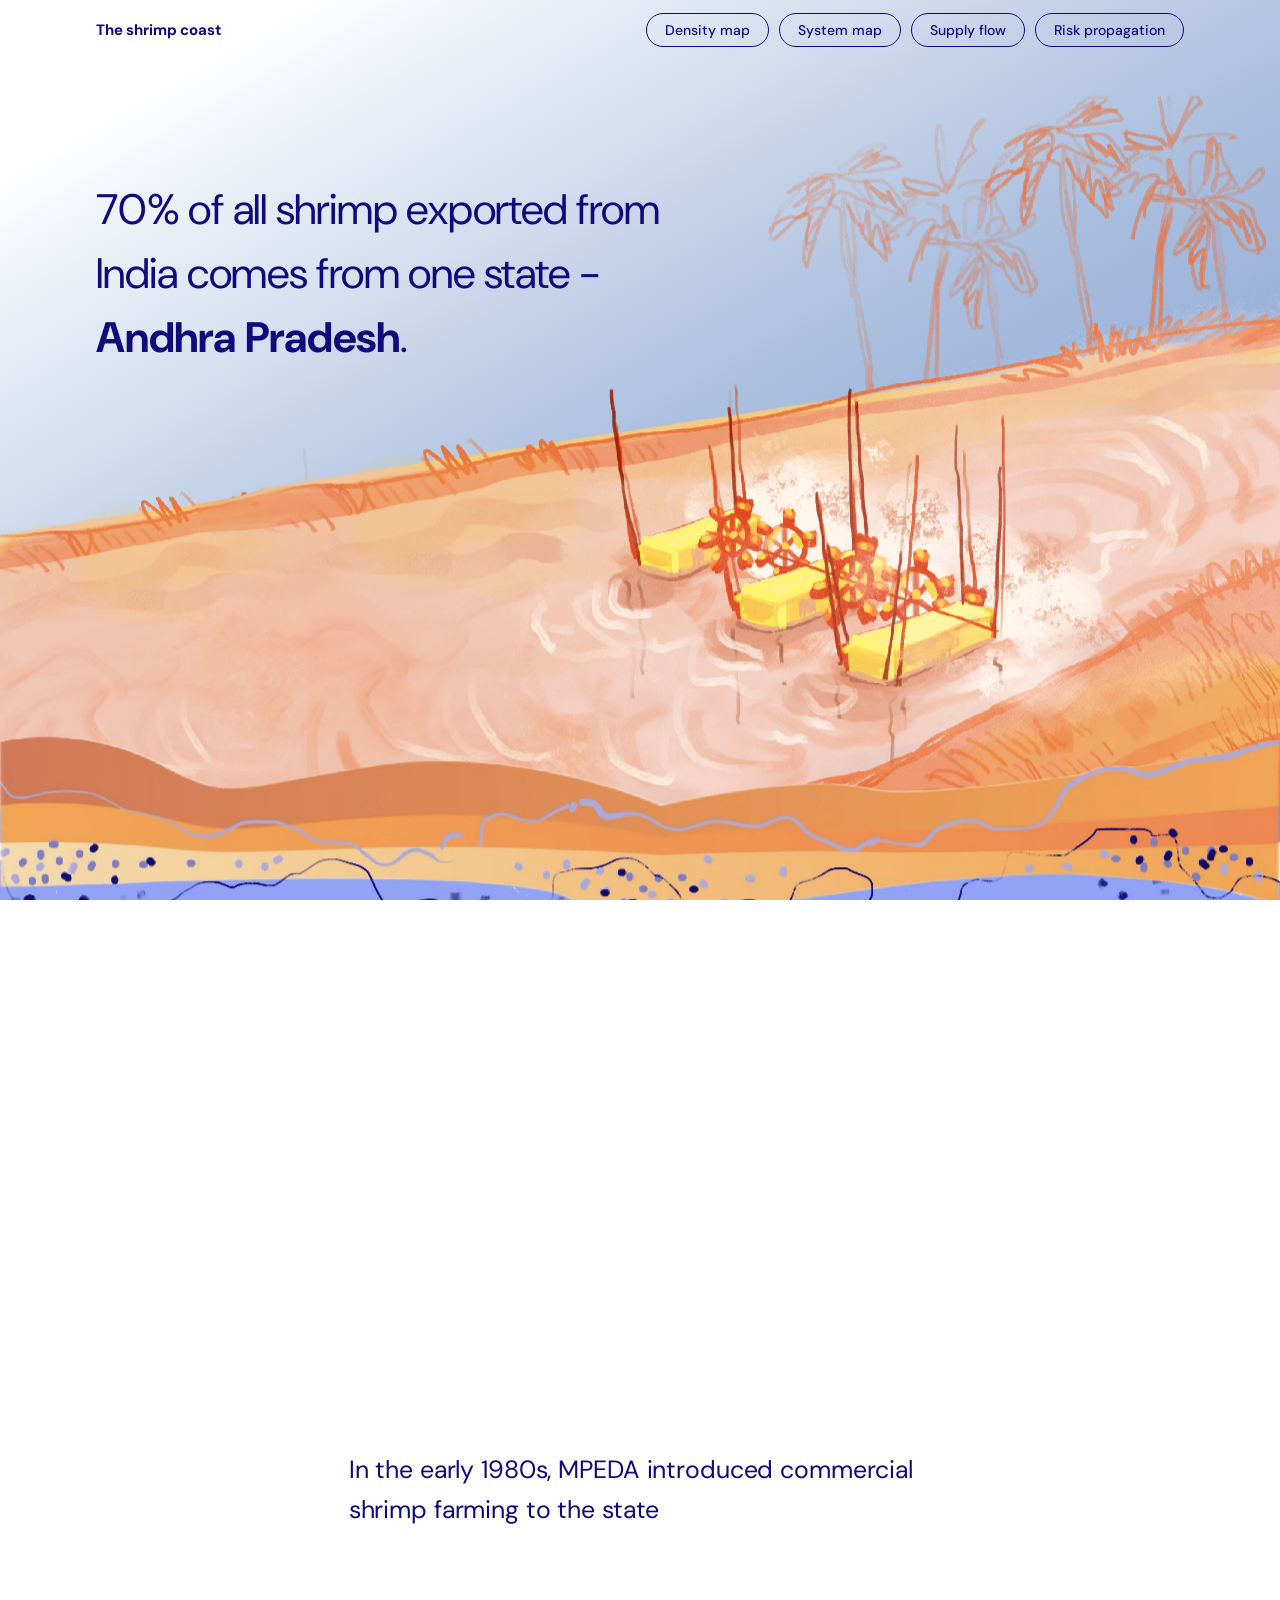
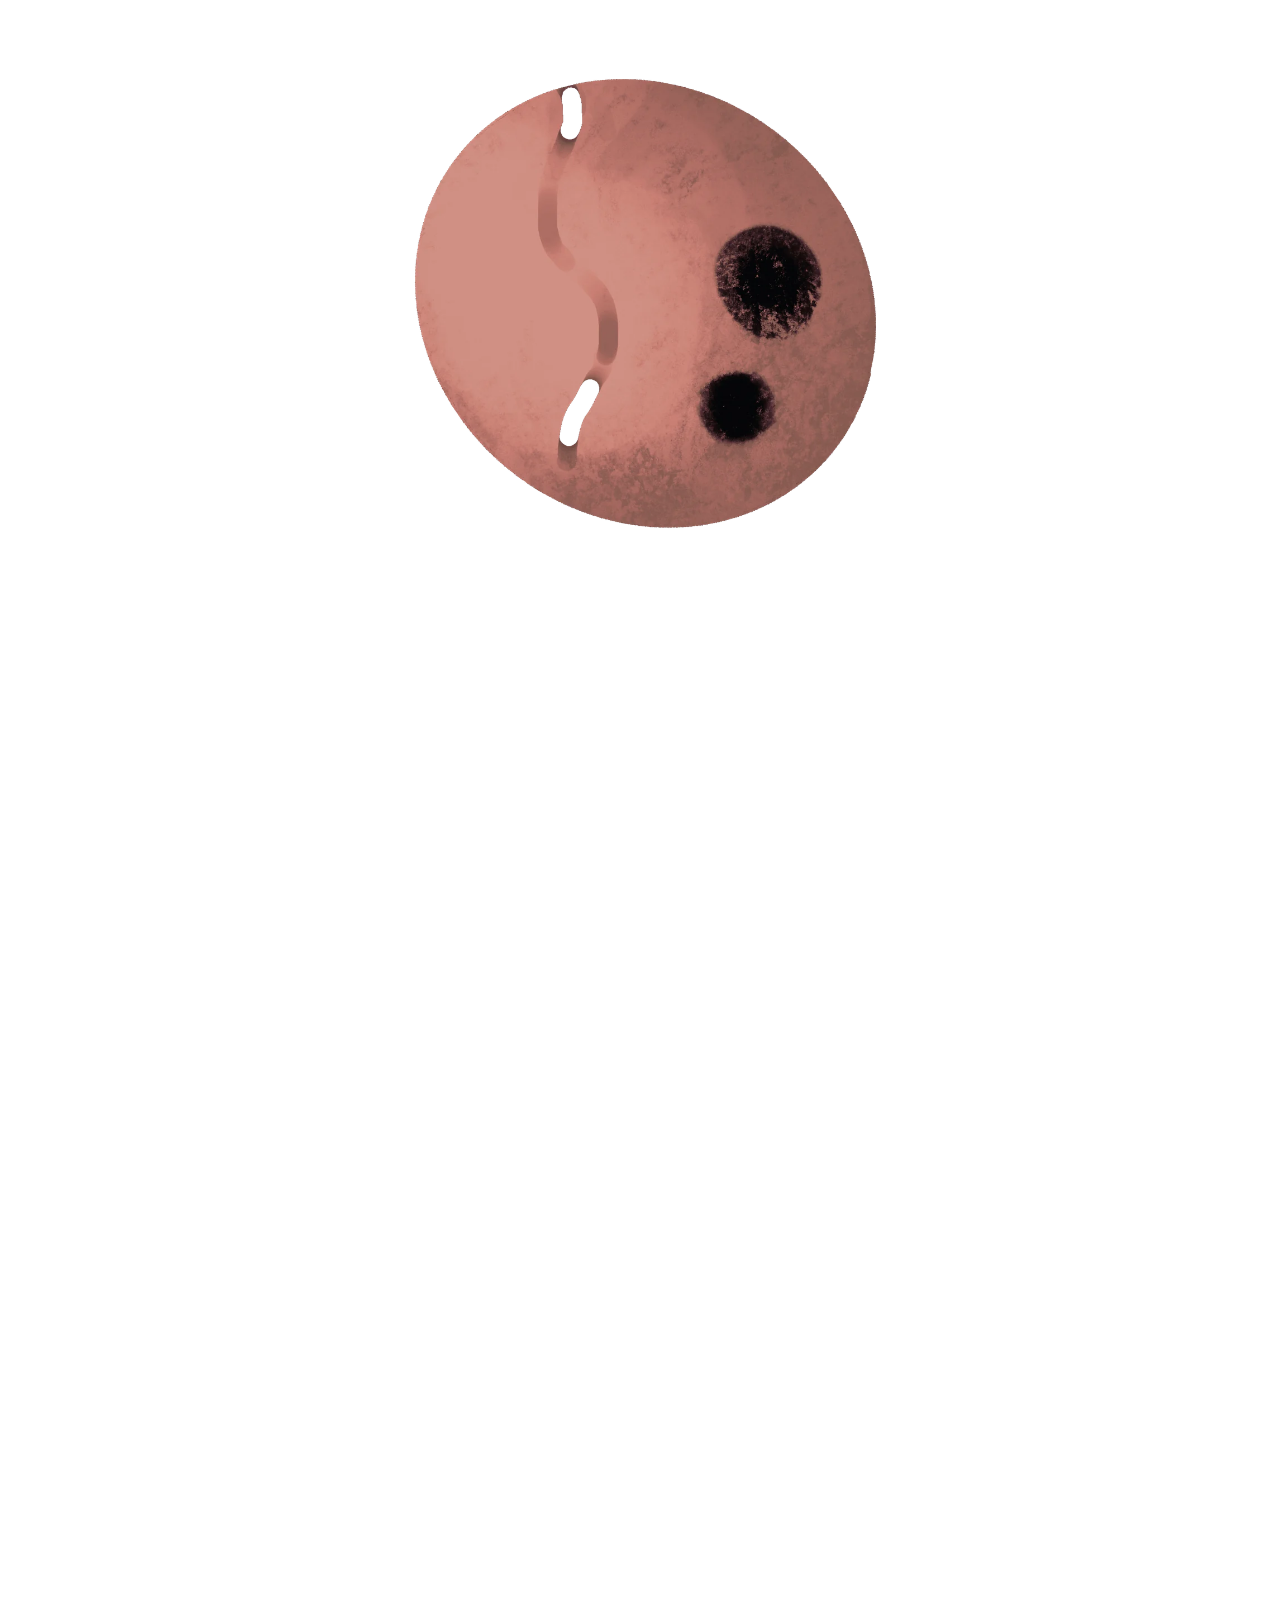
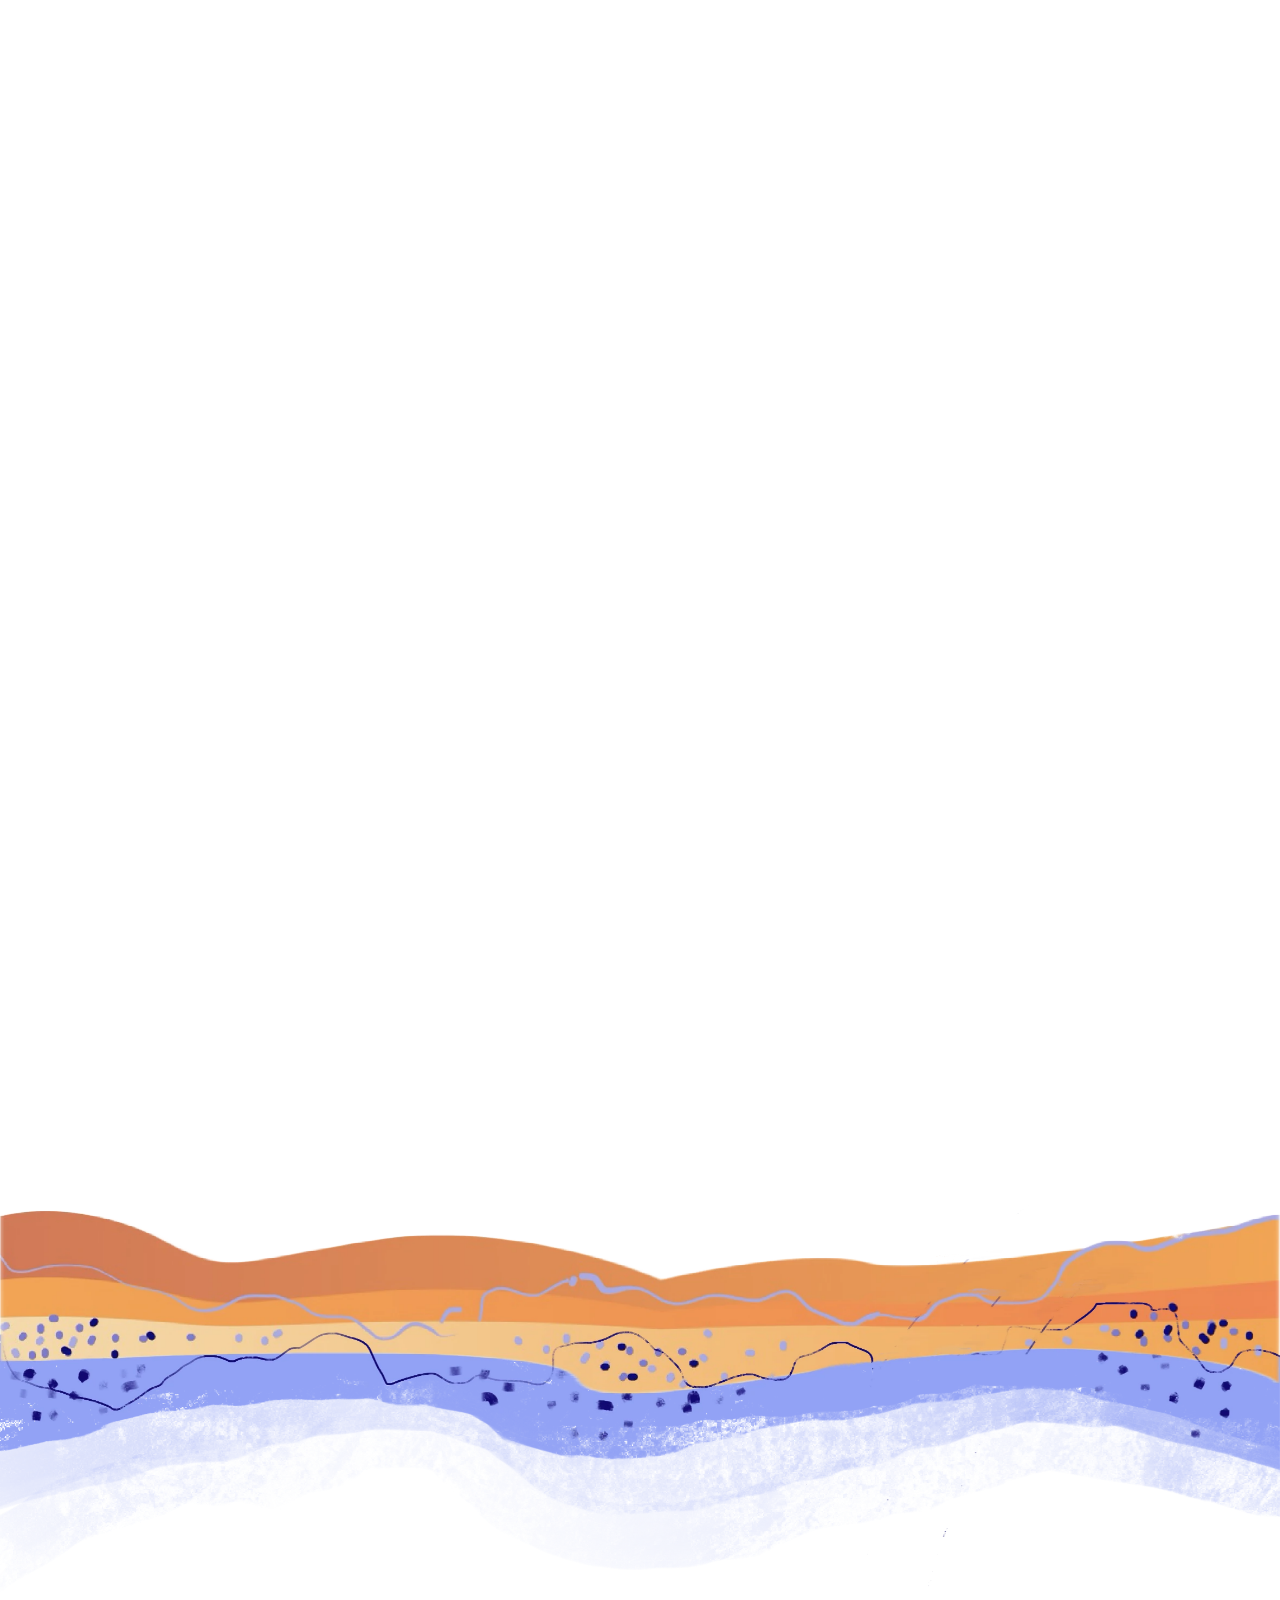
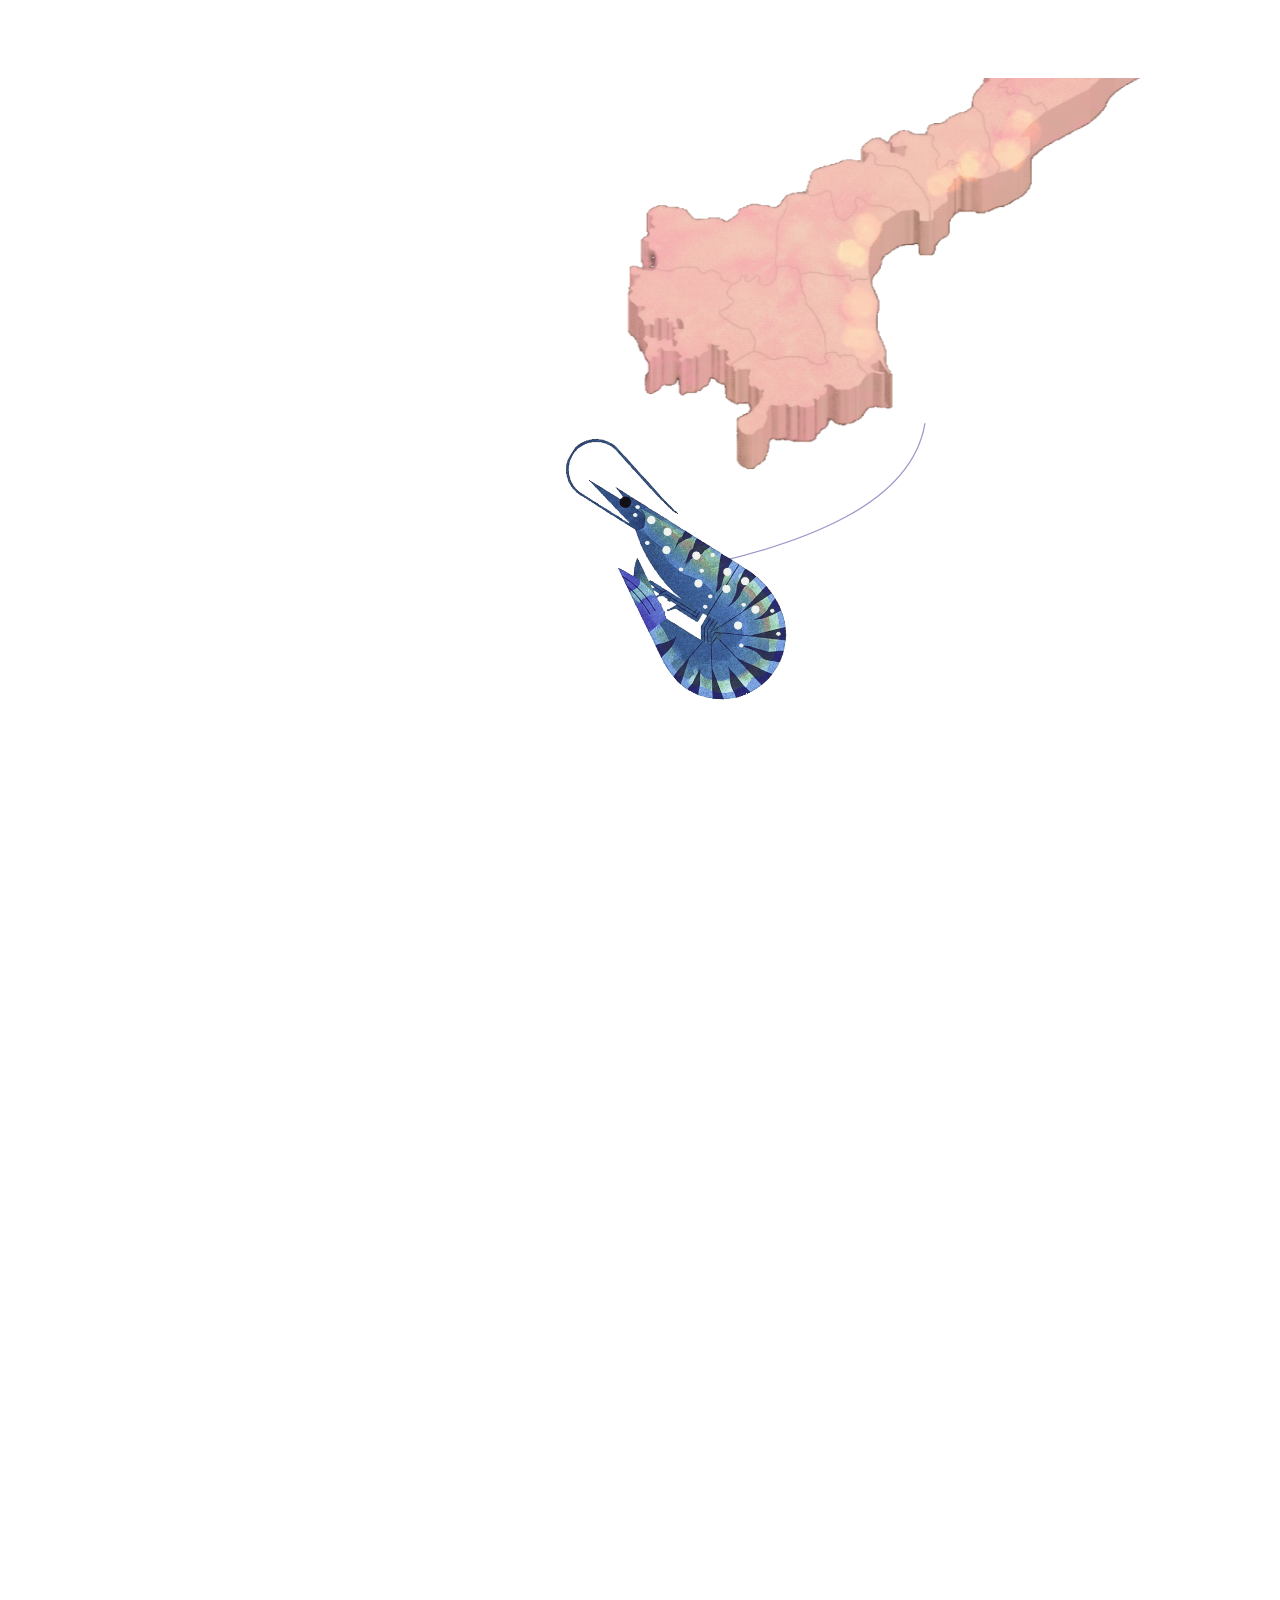
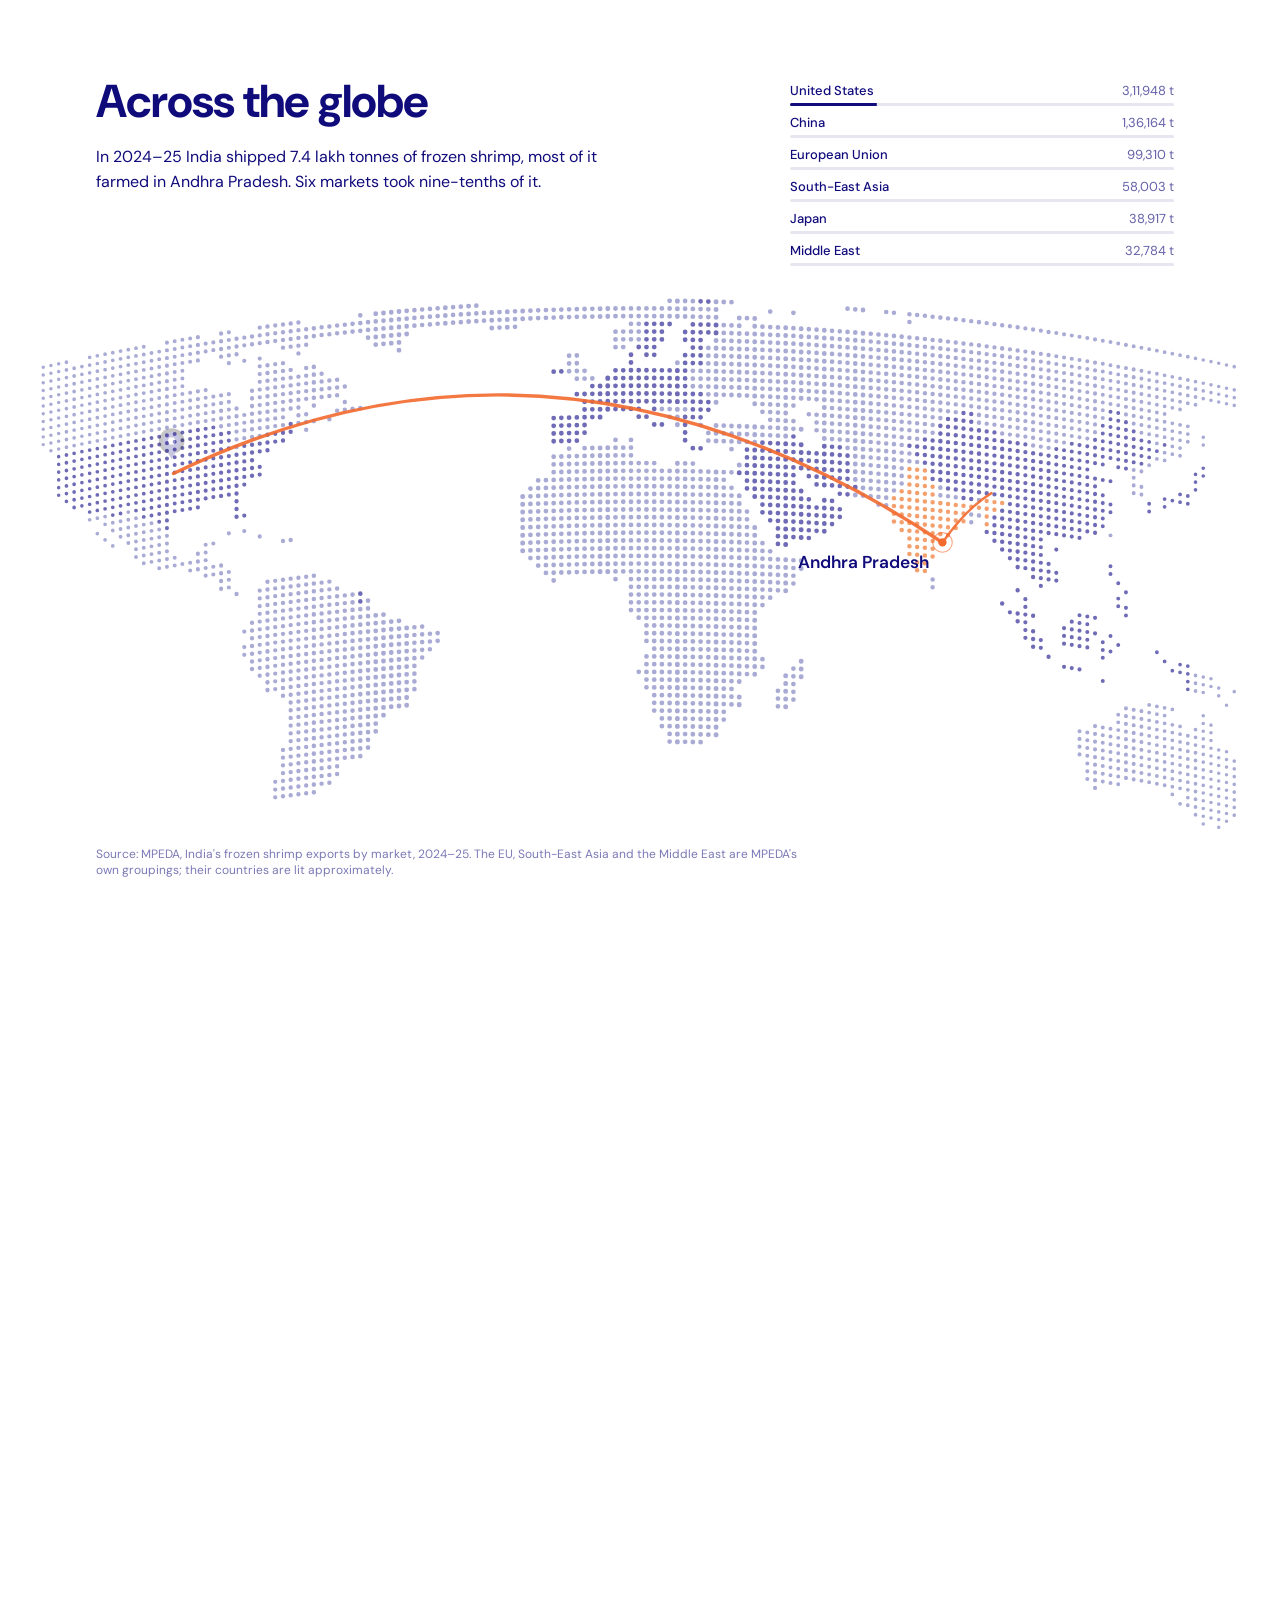
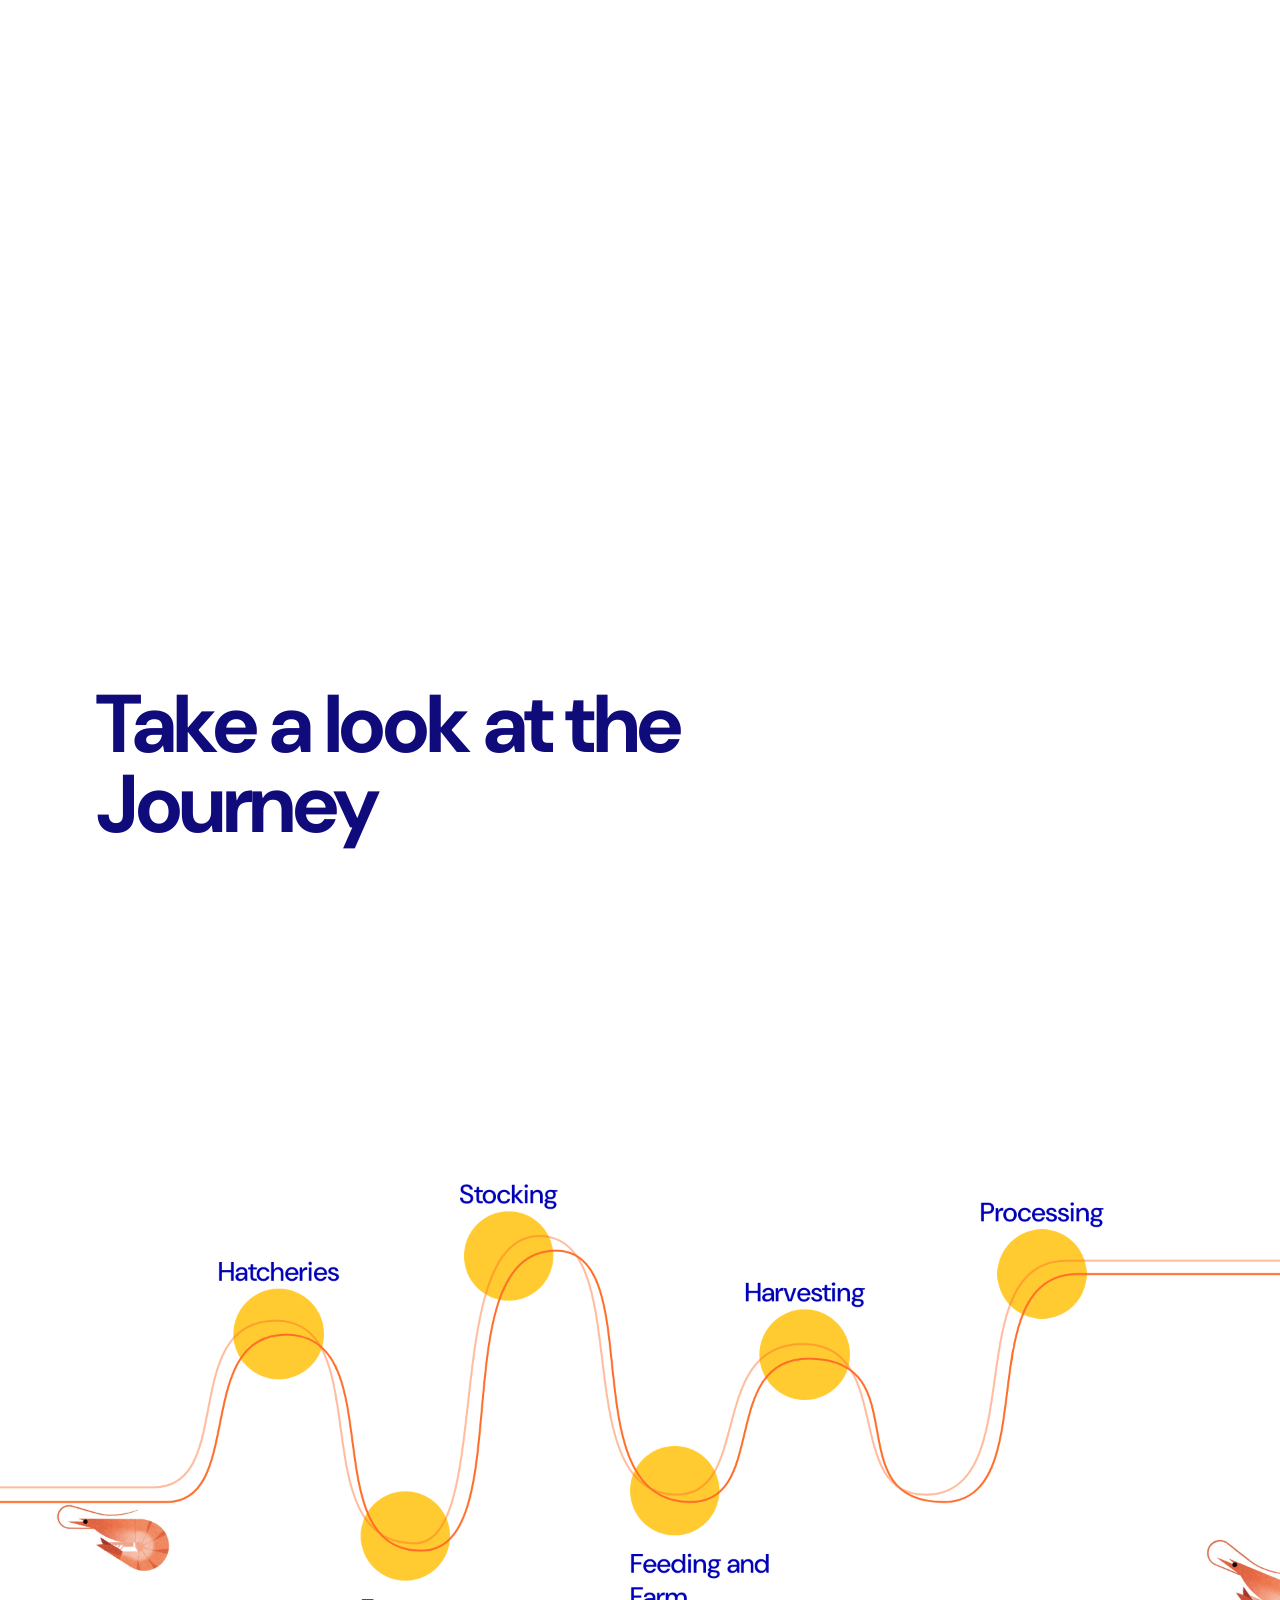
==== commit 48257a2f: "Shrimp Coast: step photos on the Journey, timeline copy on the map, density map tiles - Journey hove" ====
--- a/shrimp/shrimp_story/index.html
+++ b/shrimp/shrimp_story/index.html
@@ -201,6 +201,11 @@
 }
 .outro-link:hover .outro-arrow{ background:var(--hot) }
 .outro-link:hover .outro-arrow svg{ transform:translate(3px, -3px) }
+.credits{ position:relative; z-index:2; background:var(--ground); padding:0 7.5% 8vh; font-size:12px; line-height:1.6; color:#8A8A8A }
+.credits summary{ cursor:pointer; width:max-content }
+.credits ol{ margin:10px 0 0; padding-left:18px; columns:2 360px; column-gap:40px }
+.credits li{ break-inside:avoid }
+.credits a{ color:inherit }
 .outro-link:focus-visible{ outline:3px solid var(--hot); outline-offset:10px; border-radius:14px }
 
 @media (max-width:700px){
@@ -290,15 +295,18 @@
 }
 .spread-copy{ display:grid }
 .beat{ grid-area:1/1; align-self:center; opacity:0; will-change:opacity }
-.beat .num{
-  display:block; margin-bottom:18px;
-  font-size:12px; letter-spacing:.22em; text-transform:uppercase; opacity:.5;
-}
-.beat p{
+.beat .num, .switch-copy .num{
+  display:block; margin-bottom:16px;
+  font-size:13px; letter-spacing:.08em; opacity:.55;
+}
+.beat h3, .switch-copy h3{
+  margin:0 0 .5em;
+  font-size:clamp(24px, 2.5vw, 42px); line-height:1.12; font-weight:700; letter-spacing:-0.02em;
+}
+.beat p, .switch-copy p{
   margin:0;
-  font-size:clamp(19px, 2vw, 32px); line-height:1.45; letter-spacing:-0.005em;
-}
-.beat b{font-weight:700}
+  font-size:clamp(17px, 1.35vw, 23px); line-height:1.55; letter-spacing:-0.005em;
+}
 
 .spread-map{
   position:relative; margin:0; justify-self:center;
@@ -359,16 +367,14 @@
 }
 .switch-copy{
   position:absolute; z-index:4;
-  left:44vw; top:64vh;
+  left:44vw; top:59.5vh;
   width:min(34vw, 30em);
   margin:0;
-  font-size:clamp(17px, 1.5vw, 26px);
-  line-height:1.55;
-  letter-spacing:-0.005em;
   opacity:0;
 }
 @media (max-width:700px){
-  .switch-copy{ left:8vw; top:auto; bottom:5vh; width:84vw; font-size:16px }
+  .switch-copy{ left:8vw; top:auto; bottom:5vh; width:84vw }
+  .switch-copy p{ font-size:16px }
 }
 
 /* ============================================================
@@ -542,18 +548,29 @@
 .journey .vnode.focus .card{ opacity:1; transform:scale(1) }
 .journey .vnode.sub.focus .lab{ opacity:0 }
 .journey .card.stg{
-  width:384px; left:-192px; padding:60px 42px 65px;
-  font-size:26px; line-height:36px; font-weight:400; color:var(--vc-orange);
-}
+  width:var(--cw); left:calc(var(--cw) / -2); padding:30px 30px 28px;
+  display:grid; grid-template-columns:repeat(var(--cols), 176px); gap:22px 36px;
+}
+/* each step of the stage as a numbered photo, read left to right, arrows between */
+.journey .card.stg .step{ position:relative }
+.journey .card.stg .step img{
+  display:block; width:176px; height:118px; object-fit:cover; border-radius:12px; background:#CDE7F7;
+}
+.journey .card.stg .step .n{
+  position:absolute; left:-9px; top:-9px; width:30px; height:30px; border-radius:50%;
+  background:var(--vc-blue); color:#fff; font-size:16px; line-height:30px; font-weight:600; text-align:center;
+}
+.journey .card.stg .step .arr{ position:absolute; left:183px; top:52px; width:22px; height:14px }
+.journey .card.stg .step span{ display:block; margin-top:10px; font-size:20px; line-height:24px; font-weight:500; color:var(--vc-blue) }
+.journey .card.stg .step em{ display:block; margin-top:4px; font-style:normal; font-size:16px; line-height:20px; color:#9A3A0A }
 .journey .cardwrap.stg-top .card{ top:calc(-1 * var(--r)); --corg:0% }
 .journey .cardwrap.stg-bot .card{ bottom:calc(-1 * var(--r)); --corg:100% }
 .journey .card.sub{ width:324px; left:-162px; padding:27px 27px 24px; text-align:center }
 .journey .cardwrap.sub-top .card{ bottom:calc(var(--r) + 11px); --corg:100% }
 .journey .cardwrap.sub-bot .card{ top:calc(var(--r) + 11px); --corg:0% }
-.journey .card.sub .ill, .journey .card.sub .plant{
-  display:block; width:270px; height:165px; border-radius:12px; overflow:hidden;
-}
-.journey .card.sub .plant{ background:url(assets/vc_plant.jpg) center/cover no-repeat }
+.journey .card.sub .ill{
+  display:block; width:270px; height:165px; border-radius:12px; object-fit:cover; background:#CDE7F7;
+}
 .journey .sc-name{ margin-top:13px; font-size:30px; line-height:37px; font-weight:500; color:var(--vc-blue) }
 .journey .sc-note{ margin-top:6px; font-size:20px; line-height:26px; color:var(--vc-orange) }
 
@@ -595,7 +612,8 @@
     padding-inline:8%;
   }
   .spread-map{ order:-1; width:min(100%, calc(52vh * 1552 / 1348)) }
-  .beat p{font-size:18px}
+  .beat p{font-size:16px}
+  .beat h3{font-size:24px}
   .key{right:auto; left:0; bottom:-26px}
 }
 </style>
@@ -648,13 +666,15 @@
 <section class="spread" id="spread">
   <div class="spread-stage">
     <div class="spread-copy">
-      <!-- draft copy — replace with your own lines and years -->
-      <div class="beat"><span class="num">01 &nbsp;Spread</span>
-        <p>The ponds follow the brackish water — a thin strip hugging the coast, <b>nowhere else</b>.</p></div>
-      <div class="beat"><span class="num">02 &nbsp;Crowding</span>
-        <p>Farms pack in shoulder to shoulder, drawing from and draining into <b>the same canals</b>.</p></div>
-      <div class="beat"><span class="num">03 &nbsp;Disease</span>
-        <p>One sick pond is enough. Disease moves through the shared water, and <b>whole clusters go down together</b>.</p></div>
+      <div class="beat"><span class="num">01 / 1970s–1980s</span>
+        <h3>It started small.</h3>
+        <p>Shrimp farming began as small-scale experiments along Andhra Pradesh’s coast. By the late 1980s, hatcheries emerged, making shrimp seed more accessible to farmers.</p></div>
+      <div class="beat"><span class="num">02 / Early–mid 1990s</span>
+        <h3>Then came the shrimp boom.</h3>
+        <p>Rising export demand made black tiger shrimp highly profitable. Farmers across coastal Andhra Pradesh began converting agricultural land into ponds, rapidly expanding cultivation.</p></div>
+      <div class="beat"><span class="num">03 / Late 1990s–2000s</span>
+        <h3>But the boom didn’t last.</h3>
+        <p>White Spot Syndrome Virus (WSSV) devastated farms. Dense stocking, poor biosecurity and infected seed helped the disease spread, causing major losses.</p></div>
     </div>
 
     <figure class="spread-map" id="spreadMap">
@@ -688,7 +708,9 @@
 
     <canvas class="cream" id="cream" width="1440" height="1120" aria-hidden="true"></canvas>
 
-    <p class="switch-copy" id="switchCopy">Farmers switched to specific pathogen-free vannamei — hardier, faster-growing, and better suited to scale — right as disease was starting to devastate competitors elsewhere in Asia.</p>
+    <div class="switch-copy" id="switchCopy"><span class="num">04 / 2009 onwards</span>
+      <h3>A new shrimp changed everything.</h3>
+      <p>Farmers adopted vannamei shrimp, introduced commercially in 2009. Faster growth, higher stocking potential and specific pathogen-free seed helped the industry boom again.</p></div>
   </div>
 </section>
 
@@ -734,7 +756,7 @@
         <div id="vcNodes"></div>
       </div>
     </div>
-    <p class="vc-credit">Shrimp illustration: Ryo Takemasa (placeholder)</p>
+    <p class="vc-credit">Shrimp illustration: Ryo Takemasa (placeholder). Step photos: Wikimedia Commons, credited at the foot of the page.</p>
     <div class="vc-turn"><span>Turn your phone sideways to read the chain.</span></div>
   </div>
 </section>
@@ -770,6 +792,58 @@
   </div>
 </section>
 
+<details class="credits">
+  <summary>Photo credits, the Journey (photos cropped and resized)</summary>
+  <ol>
+    <li>Broodstock: <a href="https://commons.wikimedia.org/wiki/File:Shrimp_Broodstock_(08010634)_(46940311272).jpg">Shrimp Broodstock (08010634) (46940311272).jpg</a>, IAEA Imagebank, CC BY 2.0</li>
+    <li>Maturation and spawning: <a href="https://commons.wikimedia.org/wiki/File:Shrimp_hatchery.jpg">Shrimp hatchery.jpg</a>, NOAA, Public domain</li>
+    <li>Eggs: <a href="https://commons.wikimedia.org/wiki/File:EPA_GULF_BREEZE_LABORATORY,_FISHERY_BIOLOGIST_CONDUCTS_STUDIES_OF_SHRIMP_AND_CRAB_LARVAE.jpg">EPA GULF BREEZE LABORATORY, FISHERY BIOLOGIST CONDUCTS STUDIES OF SHRIMP AND CRAB LARVAE.jpg</a>, William C. Shrout, Public domain</li>
+    <li>Nauplii: <a href="https://commons.wikimedia.org/wiki/File:Shrimp_nauplius.jpg">Shrimp nauplius.jpg</a>, Unknown, Public domain</li>
+    <li>Zoea: <a href="https://commons.wikimedia.org/wiki/File:Lysmata_amboinensis_zoea_1.jpg">Lysmata amboinensis zoea 1.jpg</a>, Jim Welsh, CC BY-SA 4.0</li>
+    <li>Mysis: <a href="https://commons.wikimedia.org/wiki/File:Shrimp_Larvae_Growth_(08010637)_(46940310182).jpg">Shrimp Larvae Growth (08010637) (46940310182).jpg</a>, IAEA Imagebank, CC BY 2.0</li>
+    <li>Post-larvae (PL): <a href="https://commons.wikimedia.org/wiki/File:Penaeus_vannamei_01.jpg">Penaeus vannamei 01.jpg</a>, Unknown, Public domain</li>
+    <li>Seed distribution: <a href="https://commons.wikimedia.org/wiki/File:Delicate_Items_(12905500514).jpg">Delicate Items (12905500514).jpg</a>, USFWS Mountain Prairie, Public domain</li>
+    <li>To the farmer: <a href="https://commons.wikimedia.org/wiki/File:Shrimp_postlarvae_stocking.jpg">Shrimp postlarvae stocking.jpg</a>, Unknown, Public domain</li>
+    <li>Pond drying: <a href="https://commons.wikimedia.org/wiki/File:Bluegill_Nests_in_a_Drained_Pond_(51372008781).jpg">Bluegill Nests in a Drained Pond (51372008781).jpg</a>, USFWS Mountain Prairie, Public domain</li>
+    <li>De-silting: <a href="https://commons.wikimedia.org/wiki/File:B.Singavaram_Pond_desilting.JPG">B.Singavaram Pond desilting.JPG</a>, కాసుబాబు, CC BY-SA 3.0</li>
+    <li>Ploughing and liming: <a href="https://commons.wikimedia.org/wiki/File:Surrey_County_Ploughing_Match,_2009_-_geograph.org.uk_-_1521842.jpg">Surrey County Ploughing Match, 2009 - geograph.org.uk - 1521842.jpg</a>, Simon Mortimer, CC BY-SA 2.0</li>
+    <li>Filling: <a href="https://commons.wikimedia.org/wiki/File:Filling_a_Hatchery_Pond_at_Gavins_Point_National_Fish_Hatchery_(51279888564).jpg">Filling a Hatchery Pond at Gavins Point National Fish Hatchery (51279888564).jpg</a>, USFWS Mountain Prairie, Public domain</li>
+    <li>Filtration: <a href="https://commons.wikimedia.org/wiki/File:Inlet_Pipe_of_a_Small_Scale_Fish_Farm_in_Armenia_04.JPG">Inlet Pipe of a Small Scale Fish Farm in Armenia 04.JPG</a>, Narek75, CC BY-SA 4.0</li>
+    <li>Water treatment: <a href="https://commons.wikimedia.org/wiki/File:Fertilizing_ponds_(49526448072).jpg">Fertilizing ponds (49526448072).jpg</a>, USFWS Mountain Prairie, Public domain</li>
+    <li>Plankton bloom: <a href="https://commons.wikimedia.org/wiki/File:Shrimp_pond_with_aerator.jpg">Shrimp pond with aerator.jpg</a>, Herman Gunawan, CC BY-SA 3.0</li>
+    <li>Aerators set: <a href="https://commons.wikimedia.org/wiki/File:Aeration_system_in_a_Aqua_Pond,_Eluru.jpg">Aeration system in a Aqua Pond, Eluru.jpg</a>, iMahesh, CC BY-SA 4.0</li>
+    <li>Pond ready: <a href="https://commons.wikimedia.org/wiki/File:Katalaayi_Chemmeen_kettu_-_panoramio.jpg">Katalaayi Chemmeen kettu - panoramio.jpg</a>, എം എസ്, CC BY-SA 3.0</li>
+    <li>PL testing (PCR): <a href="https://commons.wikimedia.org/wiki/File:PCR_tubes.png">PCR tubes.png</a>, Madprime, CC0</li>
+    <li>Bought from the hatchery: <a href="https://commons.wikimedia.org/wiki/File:Genoa_NFH_Brine_Shrimp_Feeder_(22696284678).jpg">Genoa NFH Brine Shrimp Feeder (22696284678).jpg</a>, U.S. Fish and Wildlife Service - Midwest Region, Public domain</li>
+    <li>Oxygen-bag transport: <a href="https://commons.wikimedia.org/wiki/File:Goldfish_market,_Kowloon_(7937855026).jpg">Goldfish market, Kowloon (7937855026).jpg</a>, shankar s., CC BY 2.0</li>
+    <li>Acclimatisation: <a href="https://commons.wikimedia.org/wiki/File:Stocking_fish_in_a_hatchery_pond_(26522843457).jpg">Stocking fish in a hatchery pond (26522843457).jpg</a>, USFWS Mountain-Prairie, CC BY 2.0</li>
+    <li>Nursery or direct release: <a href="https://commons.wikimedia.org/wiki/File:Mr._Wilfred_Okwani_releasing_Tilapia_fingerlings_into_his_newly_established_fish_pond_(5051319340).jpg">Mr. Wilfred Okwani releasing Tilapia fingerlings into his newly established fish pond (5051319340).jpg</a>, SuSanA Secretariat, CC BY 2.0</li>
+    <li>Density fixed: <a href="https://commons.wikimedia.org/wiki/File:Shrimp_Ponds_1984.jpg">Shrimp Ponds 1984.jpg</a>, Dale Dailey, CC BY-SA 4.0</li>
+    <li>Counting and sampling: <a href="https://commons.wikimedia.org/wiki/File:Cast_net_thrower_(15739104482).jpg">Cast net thrower (15739104482).jpg</a>, Esin Üstün from Istanbul, Turkey, CC BY 2.0</li>
+    <li>Starter, grower, finisher feed: <a href="https://commons.wikimedia.org/wiki/File:Fish_Feed_Pellets.jpg">Fish Feed Pellets.jpg</a>, Narek75, CC BY-SA 4.0</li>
+    <li>Check-tray sampling: <a href="https://commons.wikimedia.org/wiki/File:Tray_of_freshly_harvested_prawns.jpg">Tray of freshly harvested prawns.jpg</a>, Officialben48, CC BY-SA 4.0</li>
+    <li>Aeration and DO control: <a href="https://commons.wikimedia.org/wiki/File:Dissolved_oxygen_meter.jpg">Dissolved oxygen meter.jpg</a>, Nuno Nogueira (Nmnogueira), CC BY-SA 2.5</li>
+    <li>Water exchange: <a href="https://commons.wikimedia.org/wiki/File:Sluice_gate_and_pond_-_geograph.org.uk_-_419205.jpg">Sluice gate and pond - geograph.org.uk - 419205.jpg</a>, Walter Baxter, CC BY-SA 2.0</li>
+    <li>Probiotics and minerals: <a href="https://commons.wikimedia.org/wiki/File:Spreading_lime,_Beragh_-_geograph.org.uk_-_7285830.jpg">Spreading lime, Beragh - geograph.org.uk - 7285830.jpg</a>, Kenneth Allen, CC BY-SA 2.0</li>
+    <li>Disease watch (WSSV, EHP): <a href="https://commons.wikimedia.org/wiki/File:Verpilzung.jpg">Verpilzung.jpg</a>, J C D, CC BY-SA 3.0</li>
+    <li>Growth sampling: <a href="https://commons.wikimedia.org/wiki/File:Litopenaeus_vannamei_Mexico.jpg">Litopenaeus vannamei Mexico.jpg</a>, oscar312, CC0</li>
+    <li>Buyer and price fixed: <a href="https://commons.wikimedia.org/wiki/File:Shrimps_on_sale_at_Shivaji_Market,_Pune_Camp.jpg">Shrimps on sale at Shivaji Market, Pune Camp.jpg</a>, Siddheshnampurkar, CC BY-SA 3.0</li>
+    <li>Antibiotic withdrawal: <a href="https://commons.wikimedia.org/wiki/File:Antibiotic_sensitivity_and_resistance.jpg">Antibiotic sensitivity and resistance.jpg</a>, Dr Graham Beards, CC BY-SA 4.0</li>
+    <li>Partial or full harvest: <a href="https://commons.wikimedia.org/wiki/File:Shrimp_harvest,_Louisiana_(5984945026).jpg">Shrimp harvest, Louisiana (5984945026).jpg</a>, USEPA Environmental-Protection-Agency, Public domain</li>
+    <li>Netting or sluice drain: <a href="https://commons.wikimedia.org/wiki/File:Community_fishing_festival_in_a_rural_pond_in_Bangladesh_08.jpg">Community fishing festival in a rural pond in Bangladesh 08.jpg</a>, A S M Jobaer, CC BY-SA 4.0</li>
+    <li>Ice-slurry chilling: <a href="https://commons.wikimedia.org/wiki/File:30_g_shrimp_ice_(51299495965).jpg">30 g shrimp ice (51299495965).jpg</a>, Texas Sea Grant from College Station, CC BY 2.0</li>
+    <li>Weighing and count grading: <a href="https://commons.wikimedia.org/wiki/File:Programme_Obsventes_(Guyane)_-_Mensuration_de_crevettes_(Ifremer_00809-92108_-_53431).jpg">Programme Obsventes (Guyane) - Mensuration de crevettes (Ifremer 00809-92108 - 53431).jpg</a>, Stephane Lesbats (Ifremer), CC BY 4.0</li>
+    <li>Insulated transport: <a href="https://commons.wikimedia.org/wiki/File:1973_Mitsubishi_Fuso_FP_insulated_van.jpg">1973 Mitsubishi Fuso FP insulated van.jpg</a>, Commercial spotter63, CC BY 4.0</li>
+    <li>Collection: <a href="https://commons.wikimedia.org/wiki/File:Insulated_plastic_fish_boxes_(or_ice_cooler_containers)_sitting_in_an_alleyway_of_the_Toledo_City_Public_Market.jpg">Insulated plastic fish boxes (or ice cooler containers) sitting in an alleyway of the Toledo City Public Market.jpg</a>, QueenCityCebu, CC BY-SA 4.0</li>
+    <li>Washing and grading: <a href="https://commons.wikimedia.org/wiki/File:India_March_2015_-_Shrimp_(16309541843).jpg">India March 2015 - Shrimp (16309541843).jpg</a>, The U.S. Food and Drug Administration, Public domain</li>
+    <li>De-heading and peeling: <a href="https://commons.wikimedia.org/wiki/File:India_March_2015_-_Shrimp_(16307196634).jpg">India March 2015 - Shrimp (16307196634).jpg</a>, The U.S. Food and Drug Administration, Public domain</li>
+    <li>Quality testing: <a href="https://commons.wikimedia.org/wiki/File:FDA_microbiologist_working_in_a_biosafety_laboratory_tests_for_high_risk_pathogens_in_food.jpg">FDA microbiologist working in a biosafety laboratory tests for high risk pathogens in food.jpg</a>, The U.S. Food and Drug Administration, Public domain</li>
+    <li>Packing and labelling: <a href="https://commons.wikimedia.org/wiki/File:HKCEC_WC_HKTDC_Food_Expo_2009_Frozen_Food_Shrimp_Seafood.JPG">HKCEC WC HKTDC Food Expo 2009 Frozen Food Shrimp Seafood.JPG</a>, Faroclom, CC BY-SA 3.0</li>
+    <li>Cold storage: <a href="https://commons.wikimedia.org/wiki/File:Cold_Store_-_geograph.org.uk_-_3431838.jpg">Cold Store - geograph.org.uk - 3431838.jpg</a>, Glyn Baker, CC BY-SA 2.0</li>
+    <li>Export and shipping: <a href="https://commons.wikimedia.org/wiki/File:MCC_reefer_shipment.jpg">MCC reefer shipment.jpg</a>, MCCTransport, CC BY-SA 4.0</li>
+  </ol>
+</details>
+
 
 <script src="assets/world-dots.js"></script>
 <script>
@@ -971,16 +1045,18 @@
   /* section progress -> frame position. Holds between the moves so
      each state can be read before the next one starts. */
   var TIMELINE = [            /* [progress, frame] */
-    [0.00, 0], [0.10, 0],     /* empty coast */
-    [0.40, GROWN],            /* farms grow */
-    [0.52, GROWN],            /* hold: crowded */
-    [0.86, LAST],             /* disease — the red only builds in the
+    [0.00, 0], [0.08, 0],     /* empty coast */
+    [0.24, 1],                /* 01 it started small: the first few ponds */
+    [0.44, GROWN],            /* 02 the boom: farms fill the coast */
+    [0.54, GROWN],            /* hold: crowded */
+    [0.88, LAST],             /* 03 disease — the red only builds in the
                                  last few frames, so it starts early */
     [1.00, LAST]
   ];
-  /* which line of copy is up, by progress. The disease line waits
-     until red is actually on the map (~frame 7) */
-  var BEATS = [[0, 0.38], [0.38, 0.66], [0.66, 1]];
+  /* which line of copy is up, by progress: 01 small start, 02 boom,
+     03 bust (waits until red is actually on the map, ~frame 6).
+     04 (2009, vannamei) is the switch line further down. */
+  var BEATS = [[0, 0.25], [0.25, 0.67], [0.67, 1]];
   var EDGE = 0.035;
 
   function clamp(v,a,b){ return v < a ? a : (v > b ? b : v); }
@@ -1462,38 +1538,42 @@
 
   var STAGES = [
     { x:417.6, y:438.2, r:68, side:'above', label:'Hatcheries',
-      chain:'Broodstock → Maturation/Spawning → Eggs → Nauplii → Zoea → Mysis → Post-Larvae (PL) → Seed Distribution → Farmer' },
+      steps:[['brood','Broodstock','Adult shrimp picked for breeding'],['spawn','Maturation and spawning','Females ripen and spawn in tanks'],['eggs','Eggs','Hatch in under a day'],['naup','Nauplii','First larva, lives off its yolk'],['zoea','Zoea','Starts feeding on algae'],['mysis','Mysis','Shrimp-like now; fed algae and Artemia'],['pl','Post-larvae (PL)','Tiny shrimp, ready for ponds'],['seed','Seed distribution','Packed in oxygen bags and boxes'],['farmer','To the farmer','Delivered to the pond edge']] },
     { x:607.9, y:740.5, r:67, side:'below', label:'Farm\nPreparation',
-      chain:'Pond drying → De-silting → Ploughing & Liming → Filling → Filtration → Water treatment → Plankton bloom → Aerators set → Pond ready' },
+      steps:[['dry','Pond drying','Drained and sun-dried between crops'],['desilt','De-silting','Sludge dug out of the pond bed'],['plough','Ploughing and liming','Soil turned, lime spread for pH'],['fill','Filling','Pumped in from canal or creek'],['filter','Filtration','Fine mesh at the inlet keeps pests out'],['treat','Water treatment','Disinfected, often with bleaching powder'],['bloom','Plankton bloom','Fertilised till the water turns green'],['aerator','Aerators set','Paddlewheels keep oxygen up'],['ready','Pond ready','Water checked before seed goes in']] },
     { x:762.6, y:320.5, r:67, side:'above', label:'Stocking',
-      chain:'PL testing (PCR) → Purchase from hatchery → Oxygen-bag transport → Acclimatisation → Nursery or direct release → Density fixed → Counting & sampling' },
+      steps:[['pcr','PL testing (PCR)','Seed tested for virus before buying'],['buy','Bought from the hatchery','Farmer picks a hatchery and batch'],['o2van','Oxygen-bag transport','Seed travels in sealed oxygen bags'],['acclim','Acclimatisation','Bags floated so temperature evens out'],['release','Nursery or direct release','Into a nursery or straight to the pond'],['density','Density fixed','How many PL per square metre'],['count','Counting and sampling','Cast net checks survival and size']] },
     { x:1012.1, y:672.6, r:67, side:'below', label:'Feeding and\nFarm\nmanagement',
-      chain:'Feed schedule (starter → grower → finisher) → Check-tray sampling → Aeration & DO control → Water exchange → Probiotics & minerals → Disease watch (WSSV, EHP) → Growth sampling' },
+      steps:[['feed','Starter, grower, finisher feed','Pellet size grows with the shrimp'],['tray','Check-tray sampling','Trays show how much feed is eaten'],['do','Aeration and DO control','Oxygen read; aerators run at night'],['exchange','Water exchange','Some water out, fresh water in'],['probio','Probiotics and minerals','Added to keep water and soil healthy'],['disease','Disease watch (WSSV, EHP)','Weak or dead shrimp checked early'],['growth','Growth sampling','Weighed to track growth']] },
     { x:1207.1, y:468.9, r:68, side:'above', label:'Harvesting',
-      chain:'Buyer & price fixed → Antibiotic withdrawal → Partial or full harvest → Netting / sluice drain → Ice-slurry chilling → Weighing & count grading → Insulated transport' },
+      steps:[['price','Buyer and price fixed','Rate set by count per kilo'],['antibio','Antibiotic withdrawal','Drugs stopped well before harvest'],['partial','Partial or full harvest','Part of the pond taken early, or all'],['net','Netting or sluice drain','Caught with drag nets or at the drain'],['ice','Ice-slurry chilling','Chilled in ice water right away'],['weigh','Weighing and count grading','Weighed and sorted by count per kilo'],['truck','Insulated transport','Iced and trucked to the plant']] },
     { x:1563.2, y:348, r:67, side:'above', label:'Processing', proc:true,
-      chain:'Collection → Washing/Grading → De-heading/Peeling → Quality Testing → Packing & Labelling → Cold Storage → Export / Shipping' }
+      steps:[['crate','Collection','Iced shrimp arrives and is weighed in'],['wash','Washing and grading','Washed, then sorted by count size'],['peel','De-heading and peeling','Headed, peeled and deveined by hand'],['test','Quality testing','Antibiotic and microbial checks'],['pack','Packing and labelling','Block, IQF or value-added packs'],['store','Cold storage','Held frozen at −18°C'],['ship','Export and shipping','Containers to the US, China, Europe']] }
   ];
   var SUB_X0 = 1978, SUB_DX = 208.8, SUB_Y = 348, SUB_R = 33.5;
   var SUBS = [
     { side:'below', label:'Collection',              note:'Iced shrimp arrives from the farm and is weighed in.', ill:'crate' },
-    { side:'above', label:'Washing /\nGrading',      note:'Washed, then sorted by count size on the belt.',       ill:'plant' },
+    { side:'above', label:'Washing /\nGrading',      note:'Washed, then sorted by count size on the belt.',       ill:'wash' },
     { side:'below', label:'De-heading /\nPeeling',   note:'Headed, peeled and deveined on the hand lines.',       ill:'peel' },
     { side:'above', label:'Quality\nTesting',        note:'Antibiotic and microbial checks before packing.',      ill:'test' },
     { side:'below', label:'Packing &\nLabelling',    note:'Block, IQF or value-added packs, labelled per buyer.', ill:'pack' },
-    { side:'above', label:'Cold Storage\nExport /\nShipping', note:'Held at −18°C, then containerised for export.', ill:'cold' }
+    { side:'above', label:'Cold Storage\nExport /\nShipping', note:'Held at −18°C, then containerised for export.', ill:'store' }
   ];
-  var ILL = {
-    crate:'<rect x="34" y="78" width="88" height="56" rx="8"/><rect x="148" y="78" width="88" height="56" rx="8"/><rect x="91" y="26" width="88" height="44" rx="8"/><path d="M34 98h88M148 98h88M91 46h88"/>',
-    peel:'<path d="M46 114h180a12 12 0 0 1 0 26H46a12 12 0 0 1 0-26z"/><path d="M62 100 168 40l14 24-92 36z"/><path d="M182 64l30-17"/><path d="M74 128h30M120 128h26"/>',
-    test:'<circle cx="104" cy="68" r="40"/><path d="M133 97l30 30"/><path d="M88 74c-2-14 8-24 22-24 11 0 19 7 19 15"/><path d="M188 30h38M198 30v26l-22 44a10 10 0 0 0 9 15h40a10 10 0 0 0 9-15l-22-44V30"/><path d="M182 100h58"/>',
-    pack:'<path d="M50 68h168v74H50z"/><path d="M50 68l26-30h116l26 30"/><path d="M134 38v30"/><rect x="146" y="90" width="56" height="34" rx="4"/><path d="M158 102h32M158 113h20"/>',
-    cold:'<rect x="28" y="62" width="134" height="72" rx="6"/><path d="M55 62v72M82 62v72M109 62v72M136 62v72"/><path d="M212 64v70M182 81l60 34M242 81l-60 34"/>'
-  };
-  function illMarkup(kind){
-    if(kind === 'plant') return '<div class="plant"></div>';
-    return '<svg class="ill" viewBox="0 0 270 165" aria-hidden="true"><rect width="270" height="165" fill="#CDE7F7"/>' +
-      '<g fill="none" stroke="#FF6C28" stroke-width="6" stroke-linecap="round" stroke-linejoin="round">' + ILL[kind] + '</g></svg>';
+  /* real photos of each step, assets/process/<key>.jpg; credits at the foot of the page */
+  function photo(kind, cls, alt){
+    var src = 'assets/process/' + kind + '.jpg';
+    if(window.__ASSET && __ASSET[src]) src = __ASSET[src];
+    return '<img' + (cls ? ' class="' + cls + '"' : '') + ' src="' + src + '" alt="' + (alt || '') + '" loading="lazy" decoding="async">';
+  }
+  function illMarkup(kind){ return photo(kind, 'ill'); }
+  var ARROW = '<svg class="arr" viewBox="0 0 22 14" aria-hidden="true"><path d="M1 7h18M13 1.5L19.5 7 13 12.5" fill="none" stroke="#9A3A0A" stroke-width="2.2" stroke-linecap="round" stroke-linejoin="round"/></svg>';
+  /* numbered steps; an arrow points to the next step in the same row */
+  function stepsMarkup(steps, cols){
+    return steps.map(function(st, i){
+      var next = i < steps.length - 1 && (i + 1) % cols !== 0;
+      return '<div class="step"><b class="n">' + (i + 1) + '</b>' + photo(st[0], '', st[1]) + (next ? ARROW : '') +
+             '<span>' + st[1] + '</span><em>' + st[2] + '</em></div>';
+    }).join('');
   }
 
   var nodesEl = document.getElementById('vcNodes');
@@ -1505,11 +1585,13 @@
     el.style.setProperty('--y', cfg.y + 'px');
     el.style.setProperty('--r', cfg.r + 'px');
     var wrapSide = (isSub ? 'sub-' : 'stg-') + (cfg.side === 'above' ? 'top' : 'bot');
+    var cols = isSub ? 0 : (cfg.steps.length > 8 ? 5 : 4);
     var card = isSub
       ? '<div class="cardwrap ' + wrapSide + '"><div class="card sub">' + illMarkup(cfg.ill) +
           '<div class="sc-name">' + cfg.label.replace(/\n/g, '<br>') + '</div>' +
           '<div class="sc-note">' + cfg.note + '</div></div></div>'
-      : '<div class="cardwrap ' + wrapSide + '"><div class="card stg">' + cfg.chain + '</div></div>';
+      : '<div class="cardwrap ' + wrapSide + '"><div class="card stg" style="--cols:' + cols + ';--cw:' + (cols * 176 + (cols - 1) * 36 + 60) + 'px">' +
+          stepsMarkup(cfg.steps, cols) + '</div></div>';
     el.innerHTML = '<div class="dot"></div><div class="lab ' + cfg.side + '">' + cfg.label + '</div>' + card +
       '<div class="hit" tabindex="0" role="button" aria-label="' + cfg.label.replace(/\n/g, ' ') + '"></div>';
     frag.appendChild(el);
@@ -1534,7 +1616,13 @@
     var dy = 0;
     if(top < viewTop + 14)      dy = viewTop + 14 - top;
     else if(bot > viewBot - 14) dy = Math.max(viewBot - 14 - bot, viewTop + 14 - top);
-    if(dy) wrap.style.transform = 'translateY(' + dy + 'px)';
+    /* the wide stage cards can also run off the sides */
+    var viewL = CAM_X * cur, viewR = viewL + 1920 / z;
+    var left = parseFloat(el.style.getPropertyValue('--x')) + card.offsetLeft, right = left + card.offsetWidth;
+    var dx = 0;
+    if(left < viewL + 24)       dx = viewL + 24 - left;
+    else if(right > viewR - 24) dx = viewR - 24 - right;
+    if(dx || dy) wrap.style.transform = 'translate(' + dx + 'px,' + dy + 'px)';
   }
   function setFocus(el){
     if(focused === el) return;
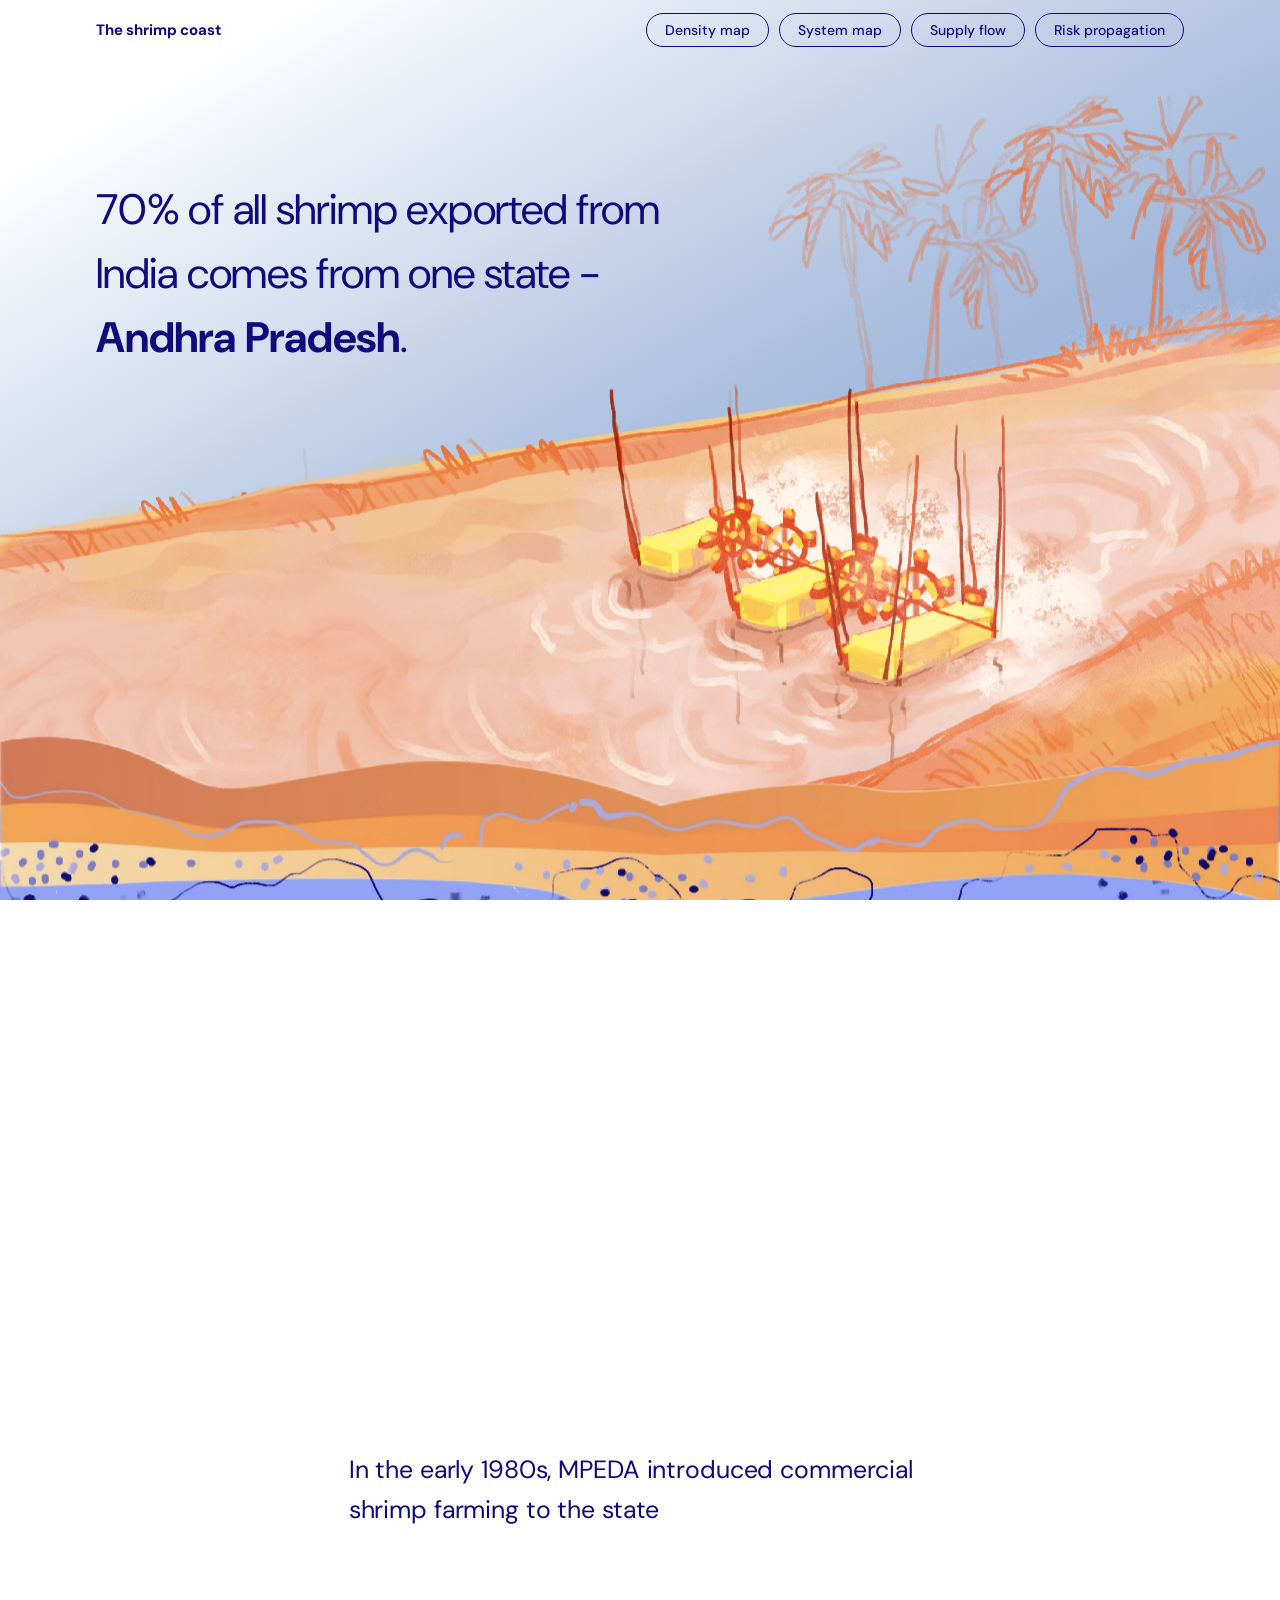
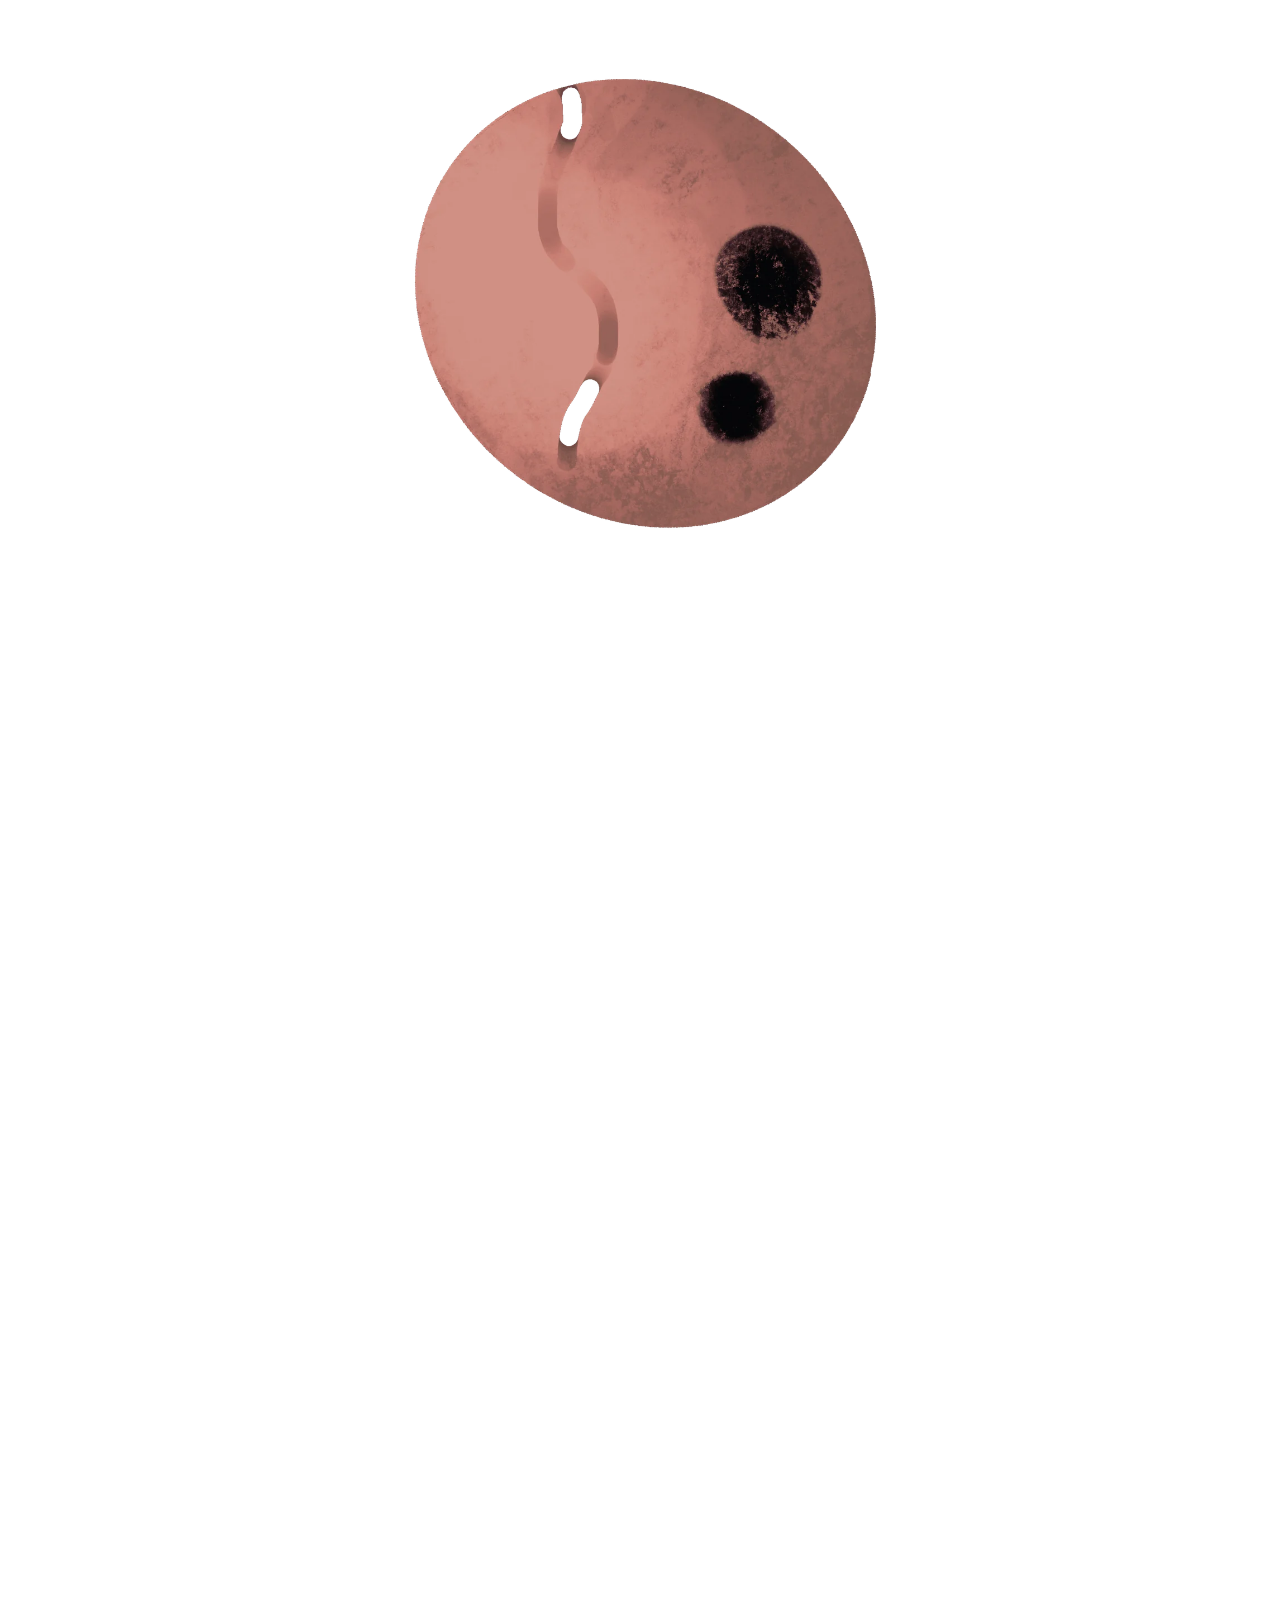
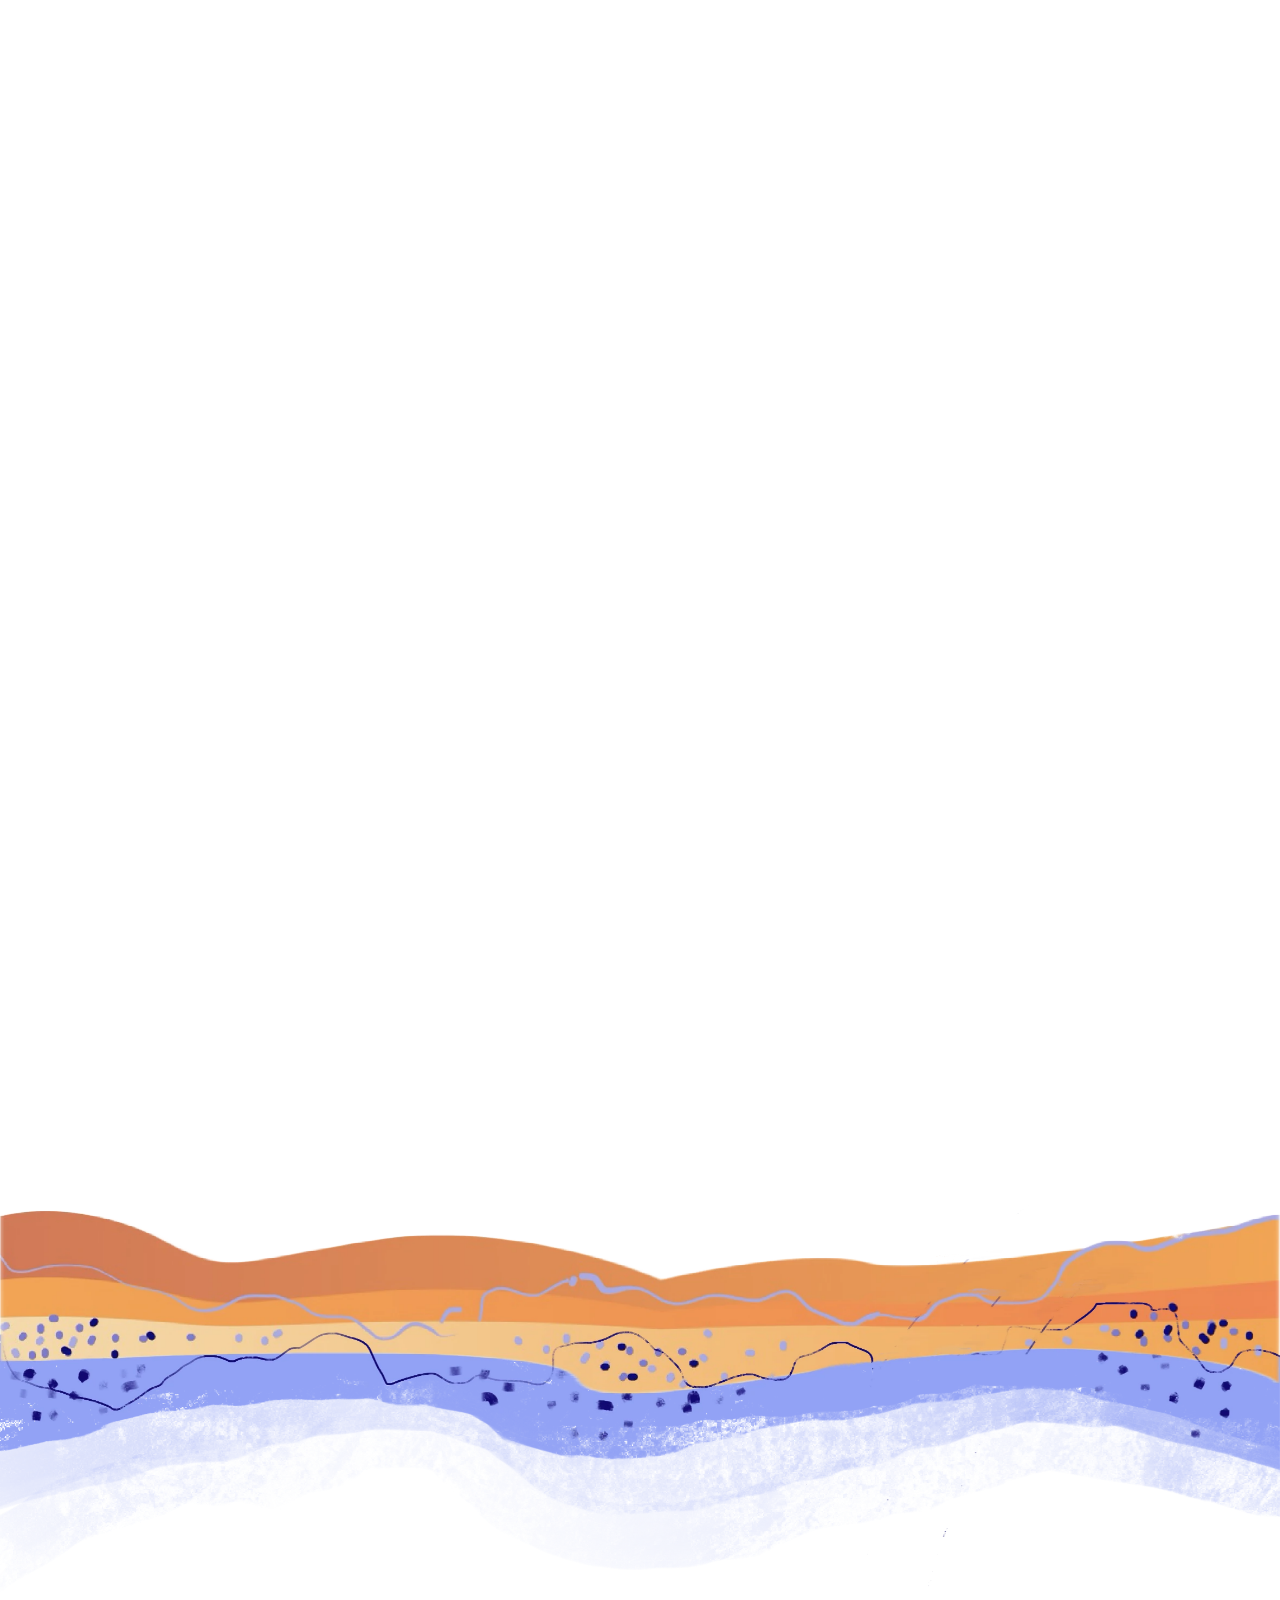
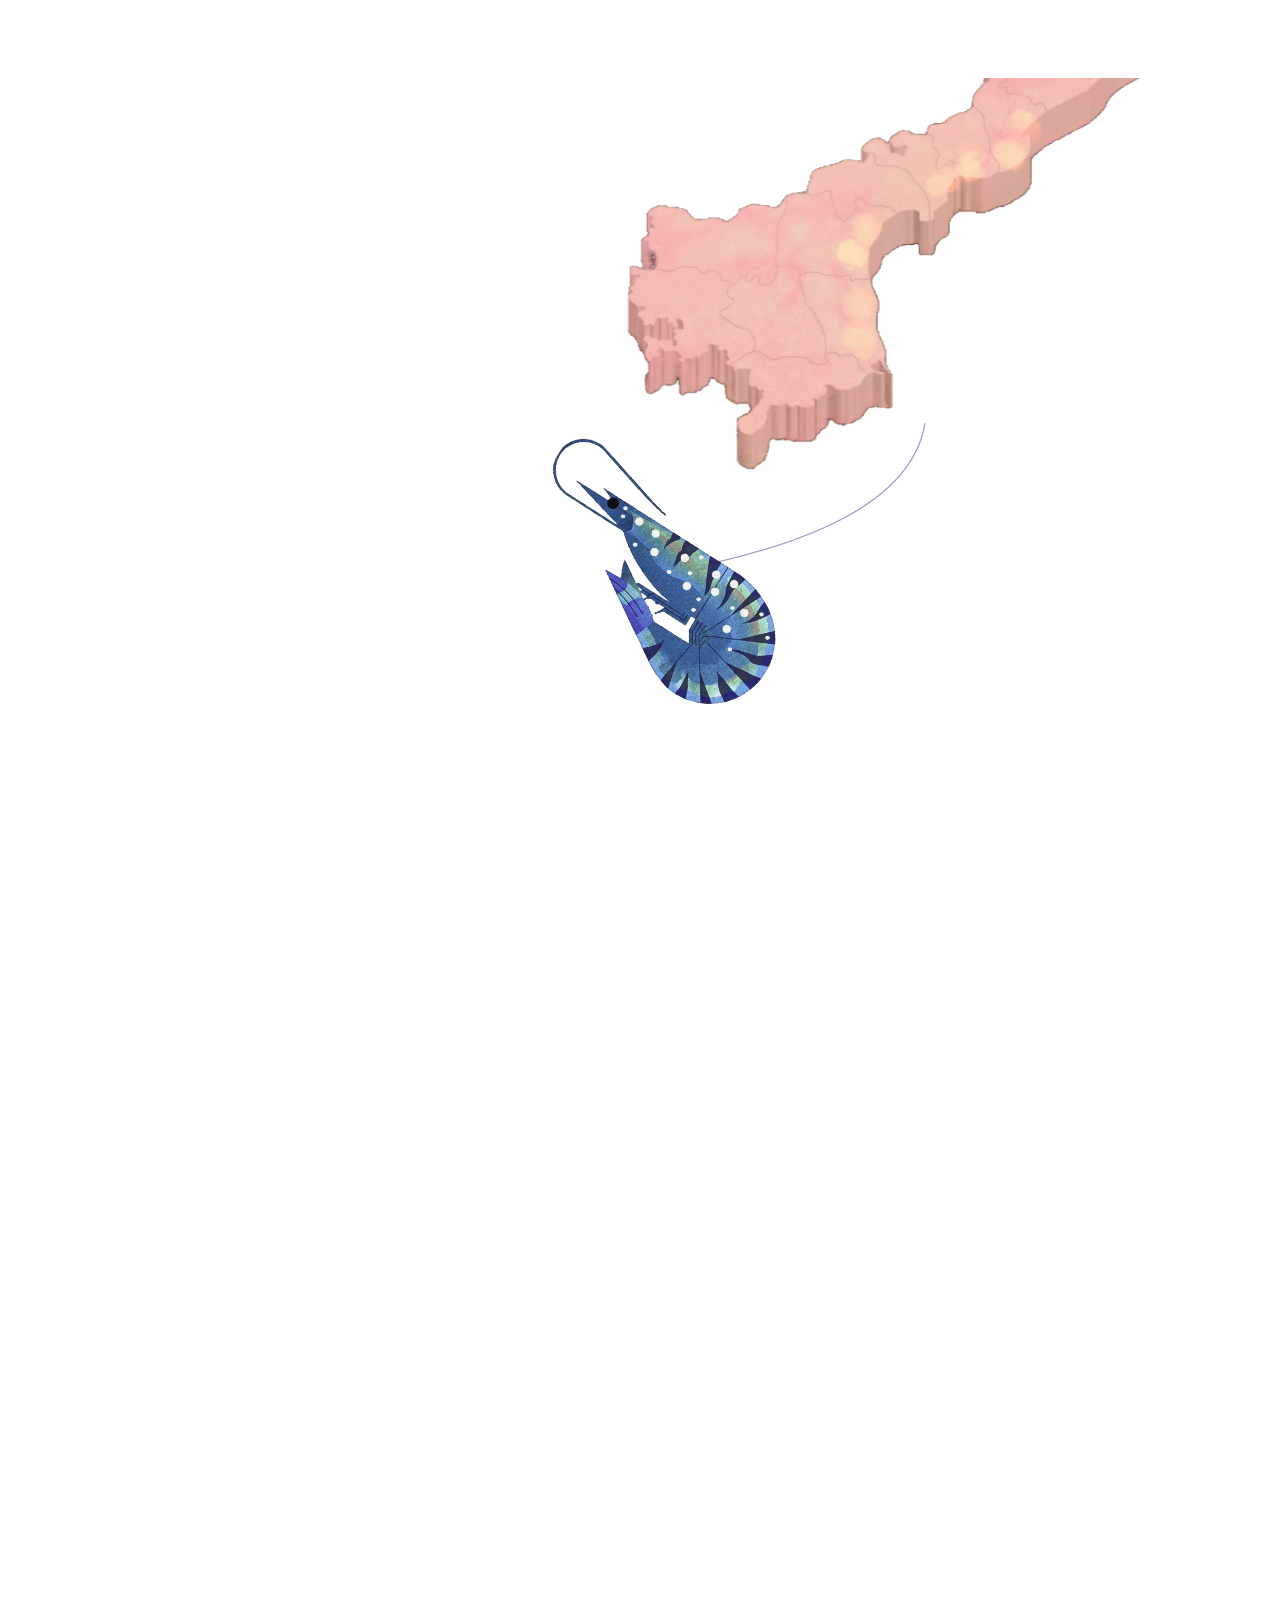
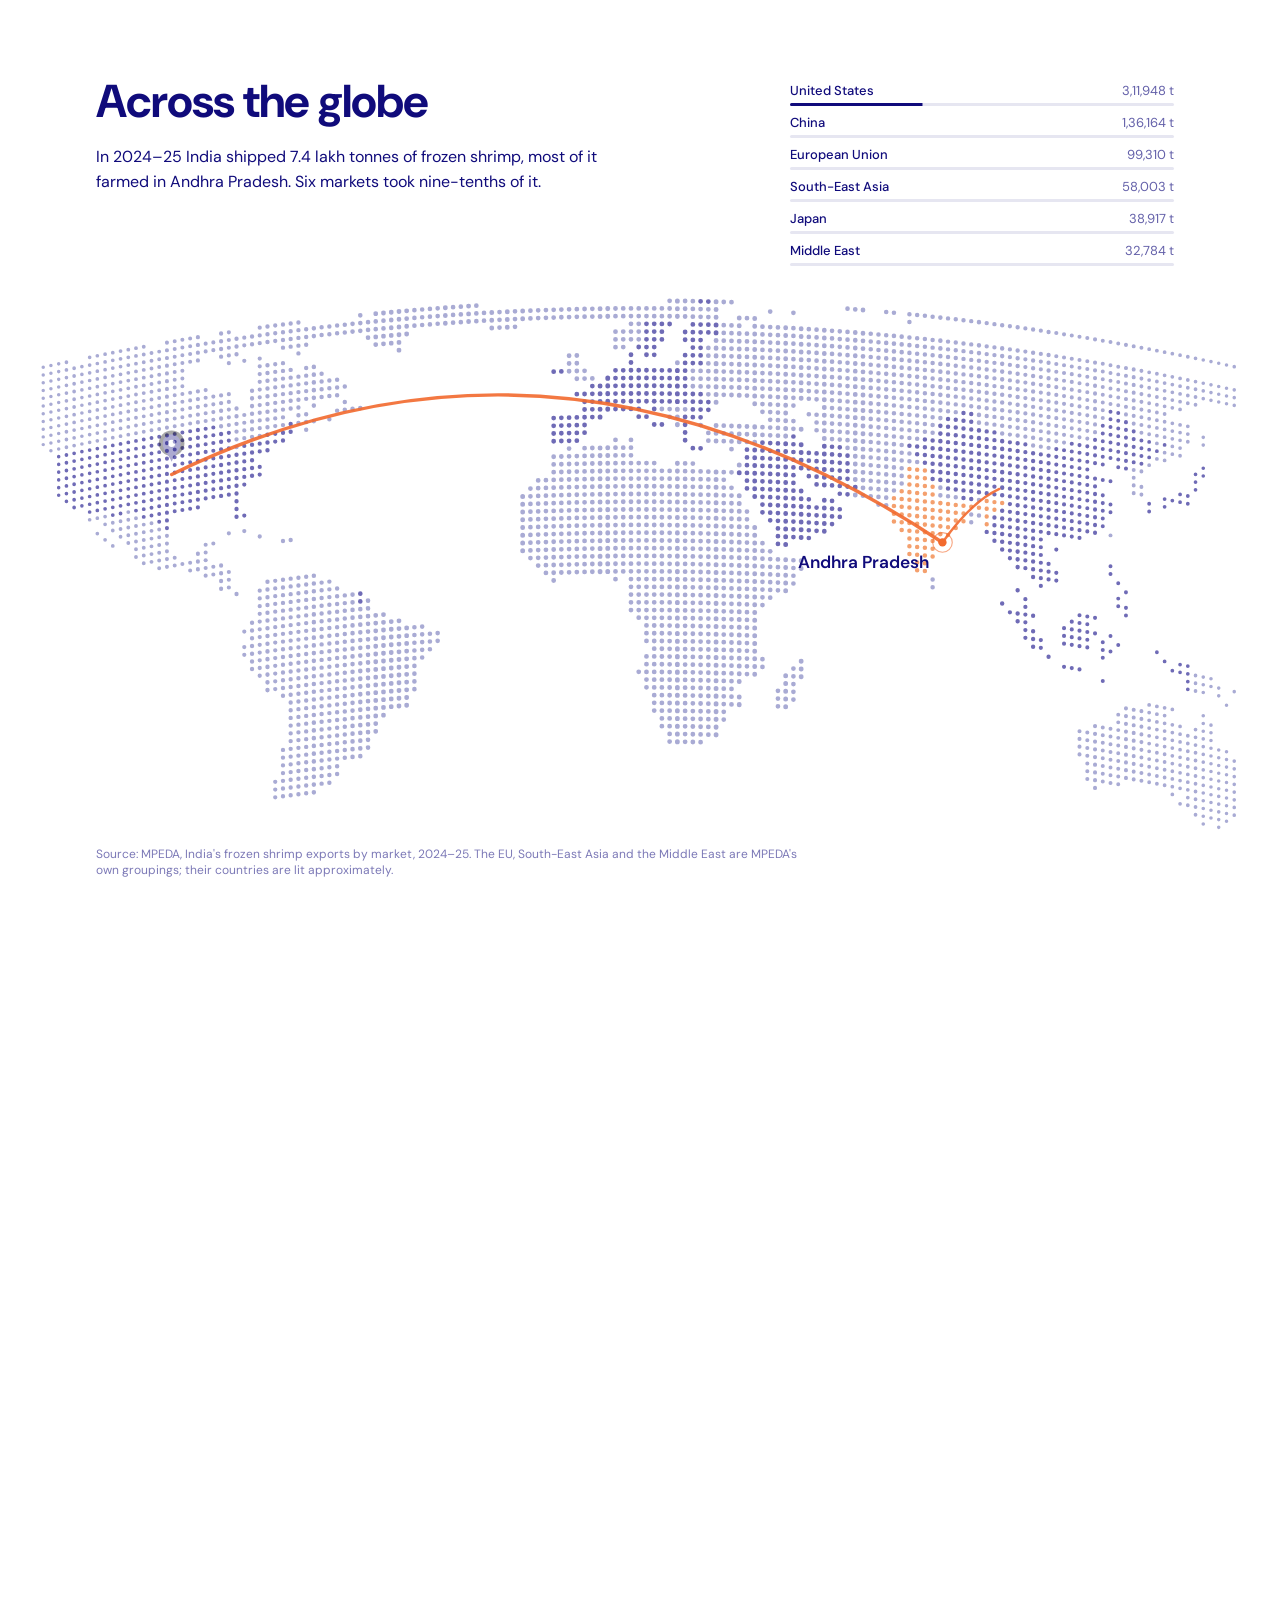
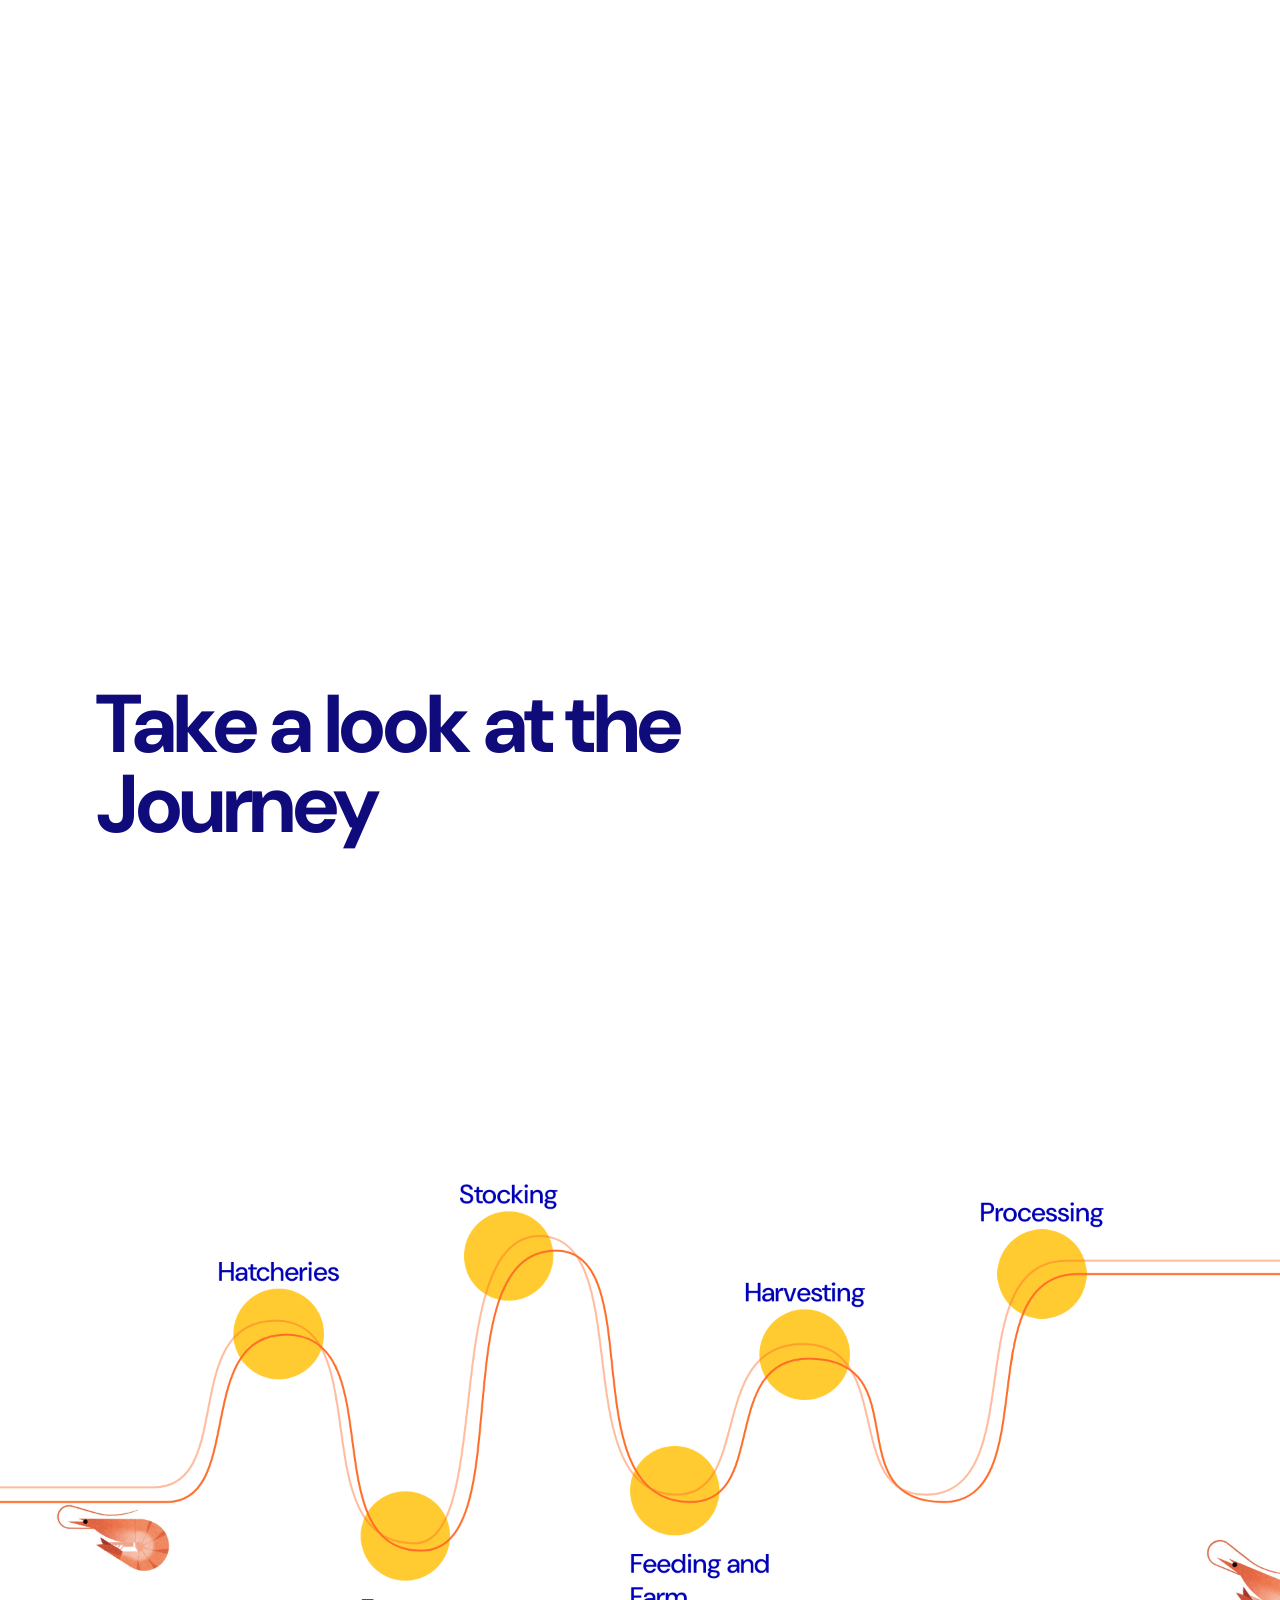
==== commit 0b26bde9: "Add GoatCounter visit counting and resume click tracking Co-Authored-By: Claude Opus 5.5 <noreply@an" ====
--- a/shrimp/shrimp_story/index.html
+++ b/shrimp/shrimp_story/index.html
@@ -4,6 +4,7 @@
 <meta charset="utf-8">
 <meta name="viewport" content="width=device-width, initial-scale=1">
 <title>Andhra Pradesh — the shrimp coast</title>
+<script data-goatcounter="https://evelin.goatcounter.com/count" async src="https://gc.zgo.at/count.js"></script>
 <link rel="preconnect" href="https://fonts.googleapis.com">
 <link rel="preconnect" href="https://fonts.gstatic.com" crossorigin>
 <link rel="stylesheet" href="https://fonts.googleapis.com/css2?family=DM+Sans:opsz,wght@9..40,400;9..40,500;9..40,700&display=swap">
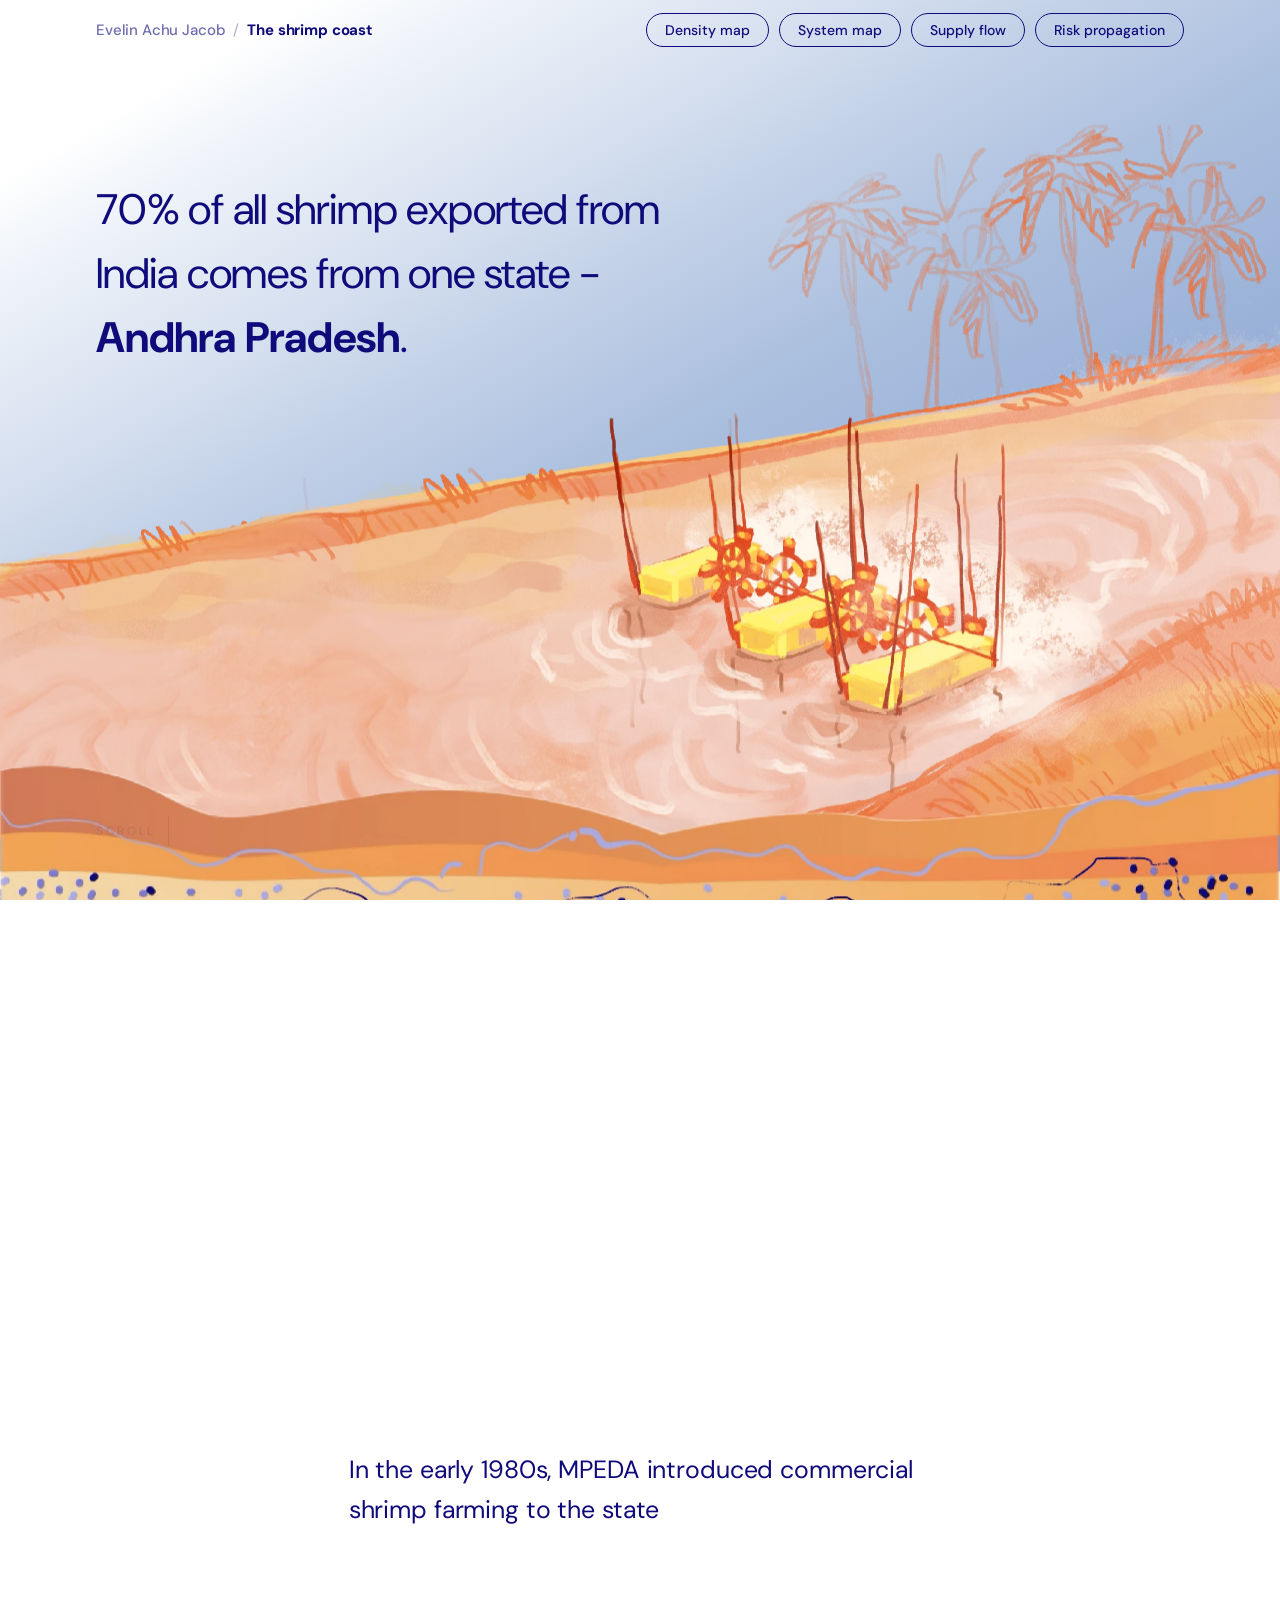
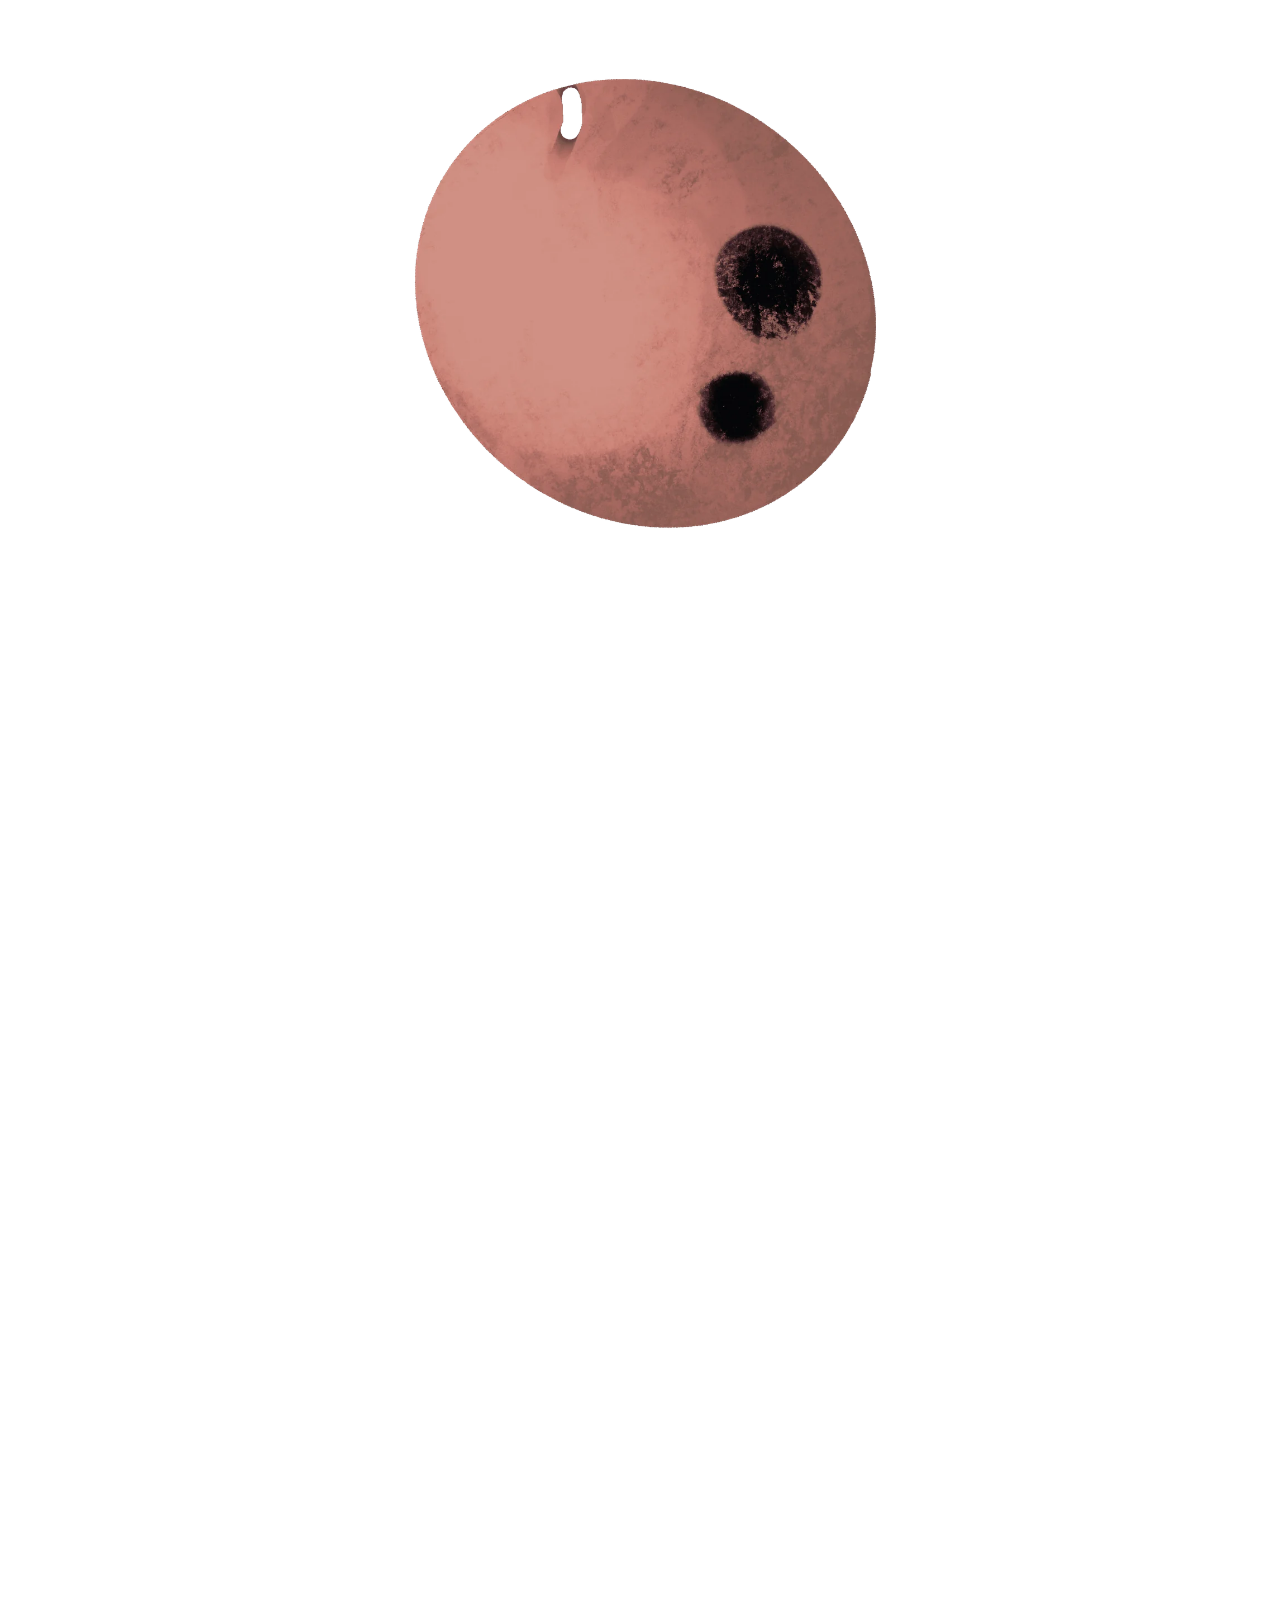
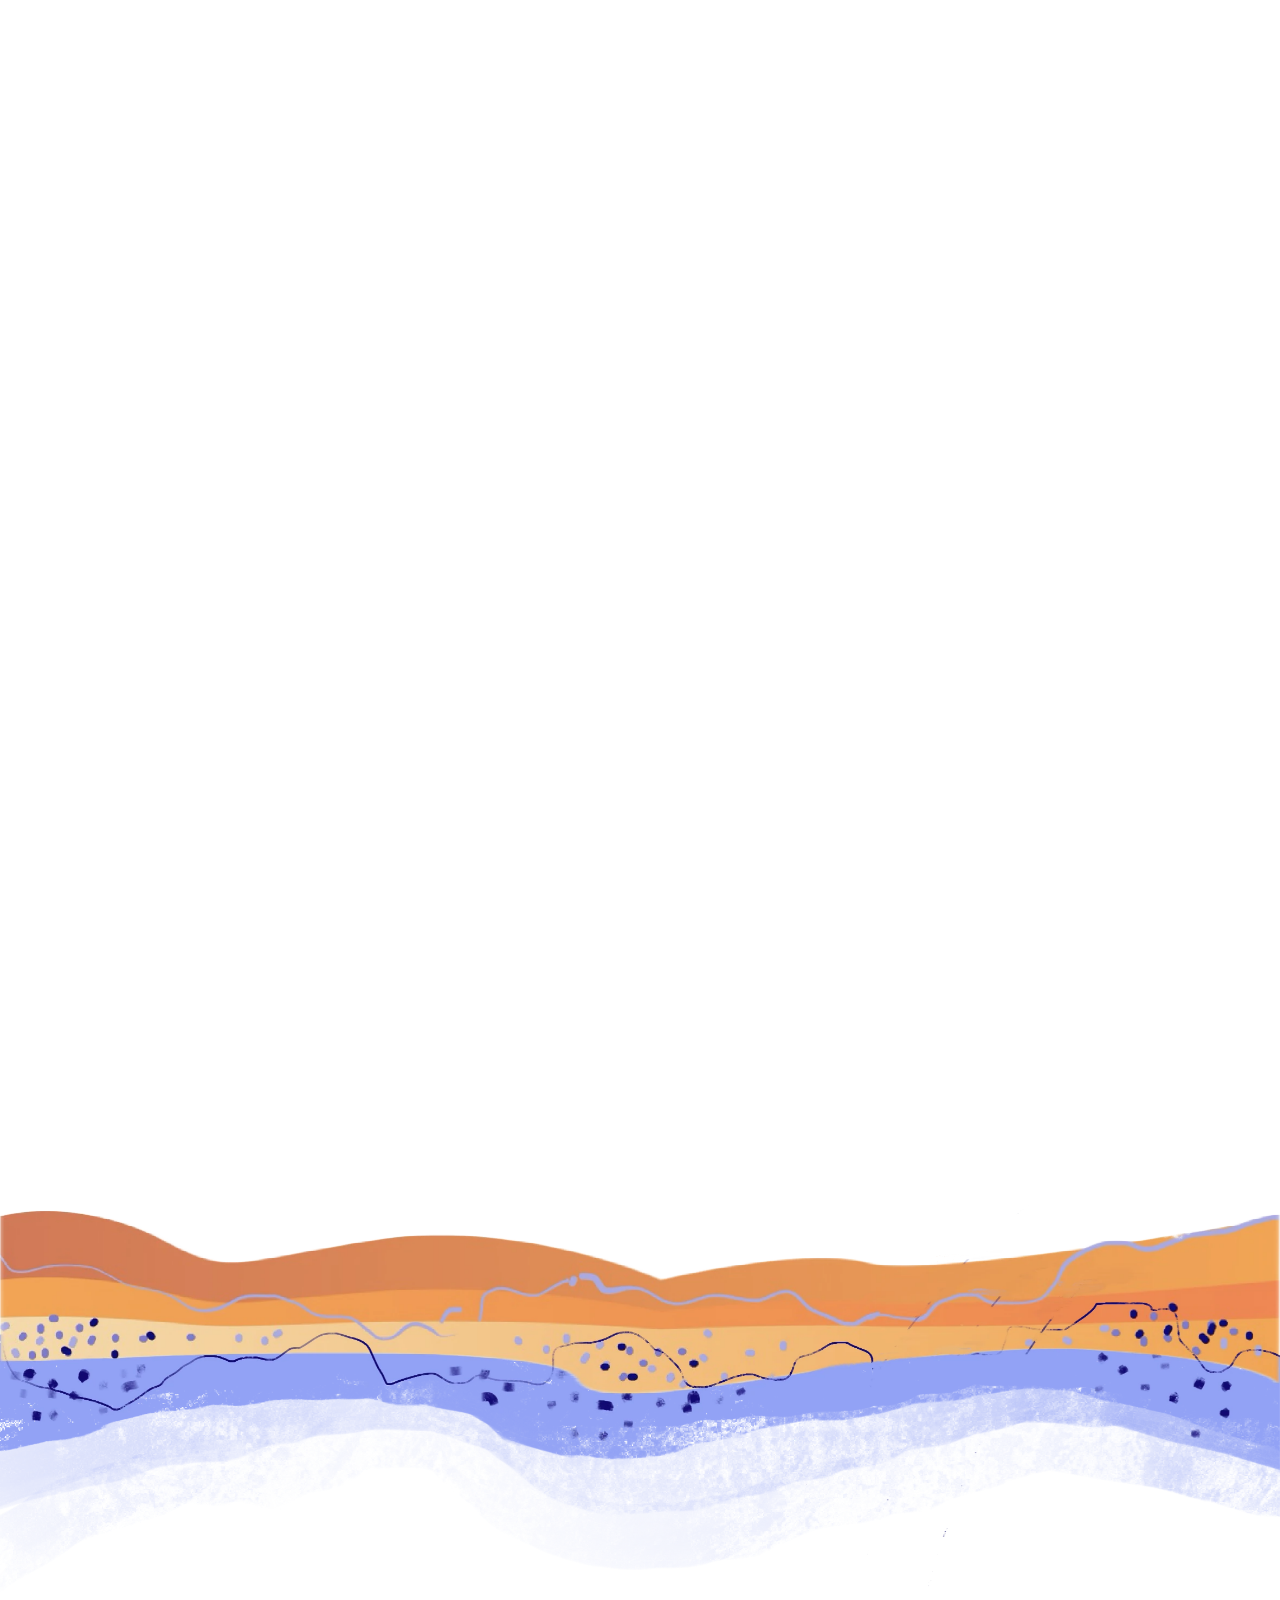
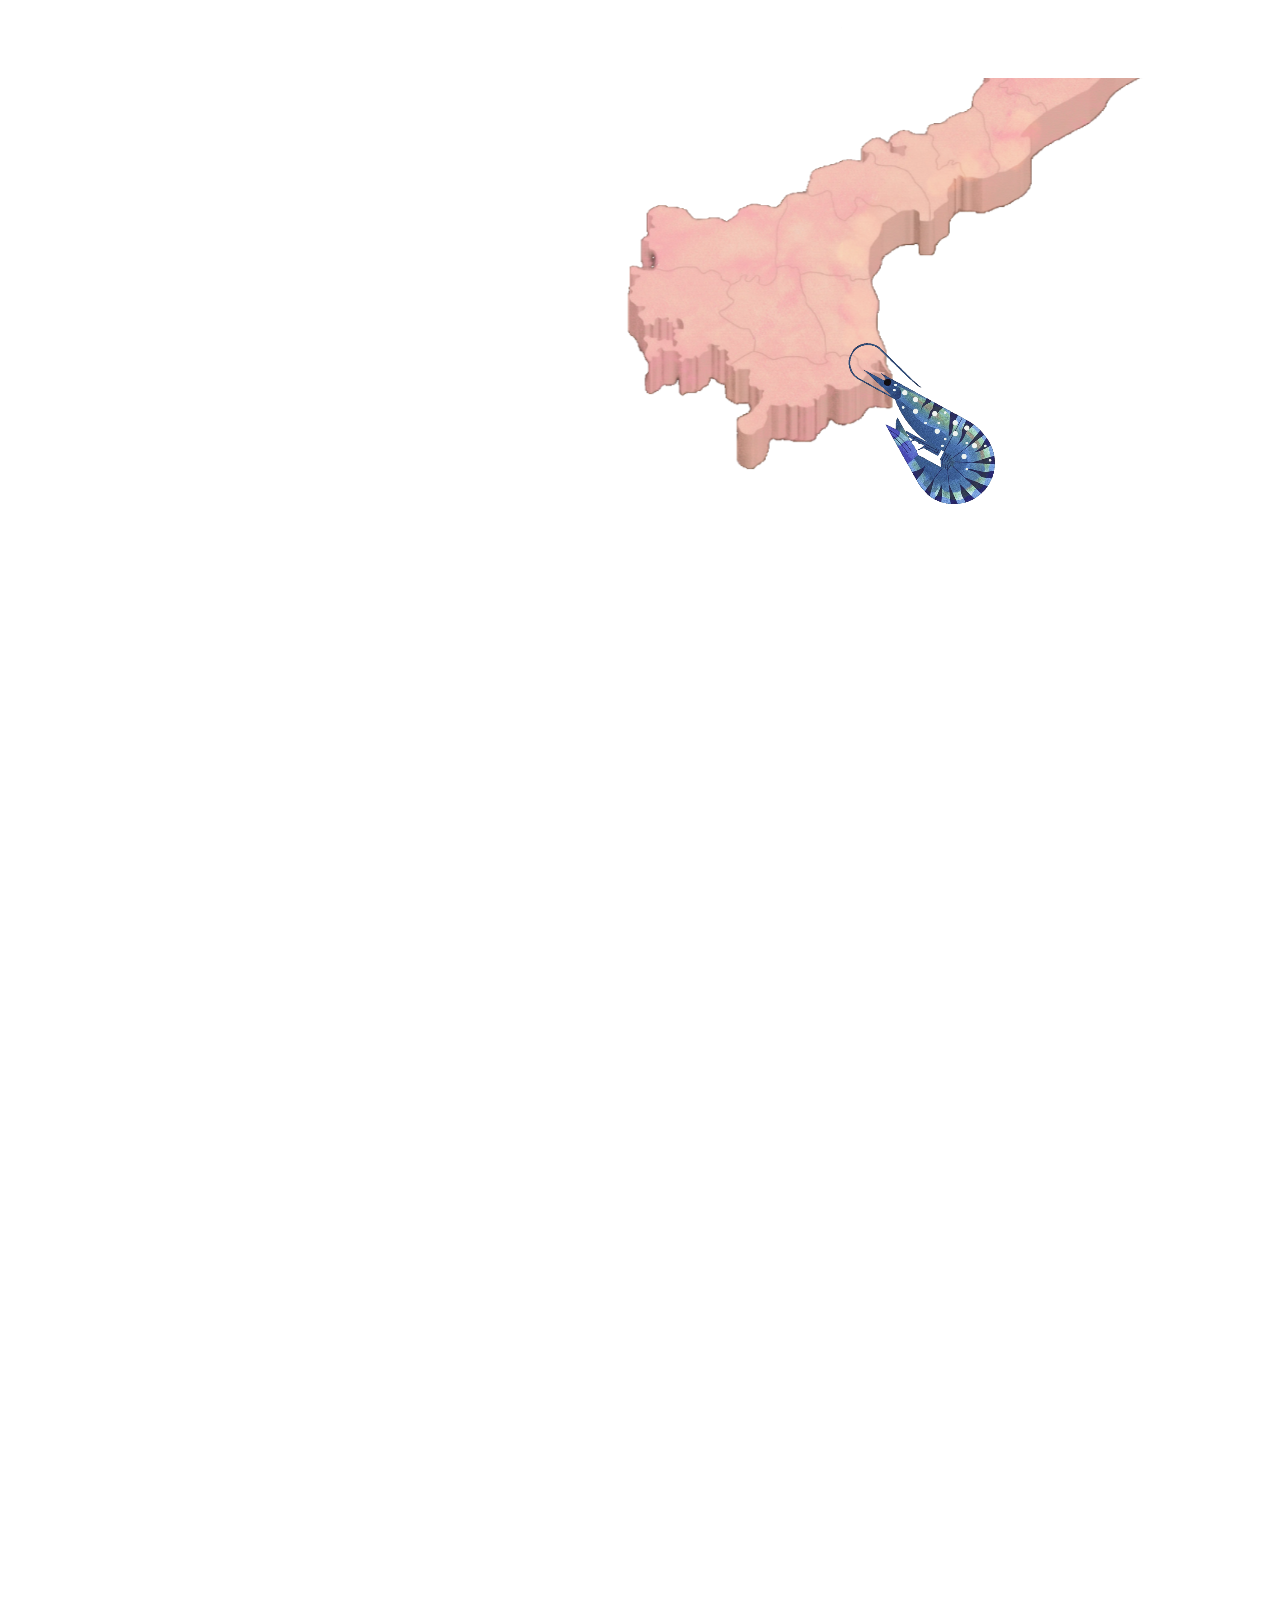
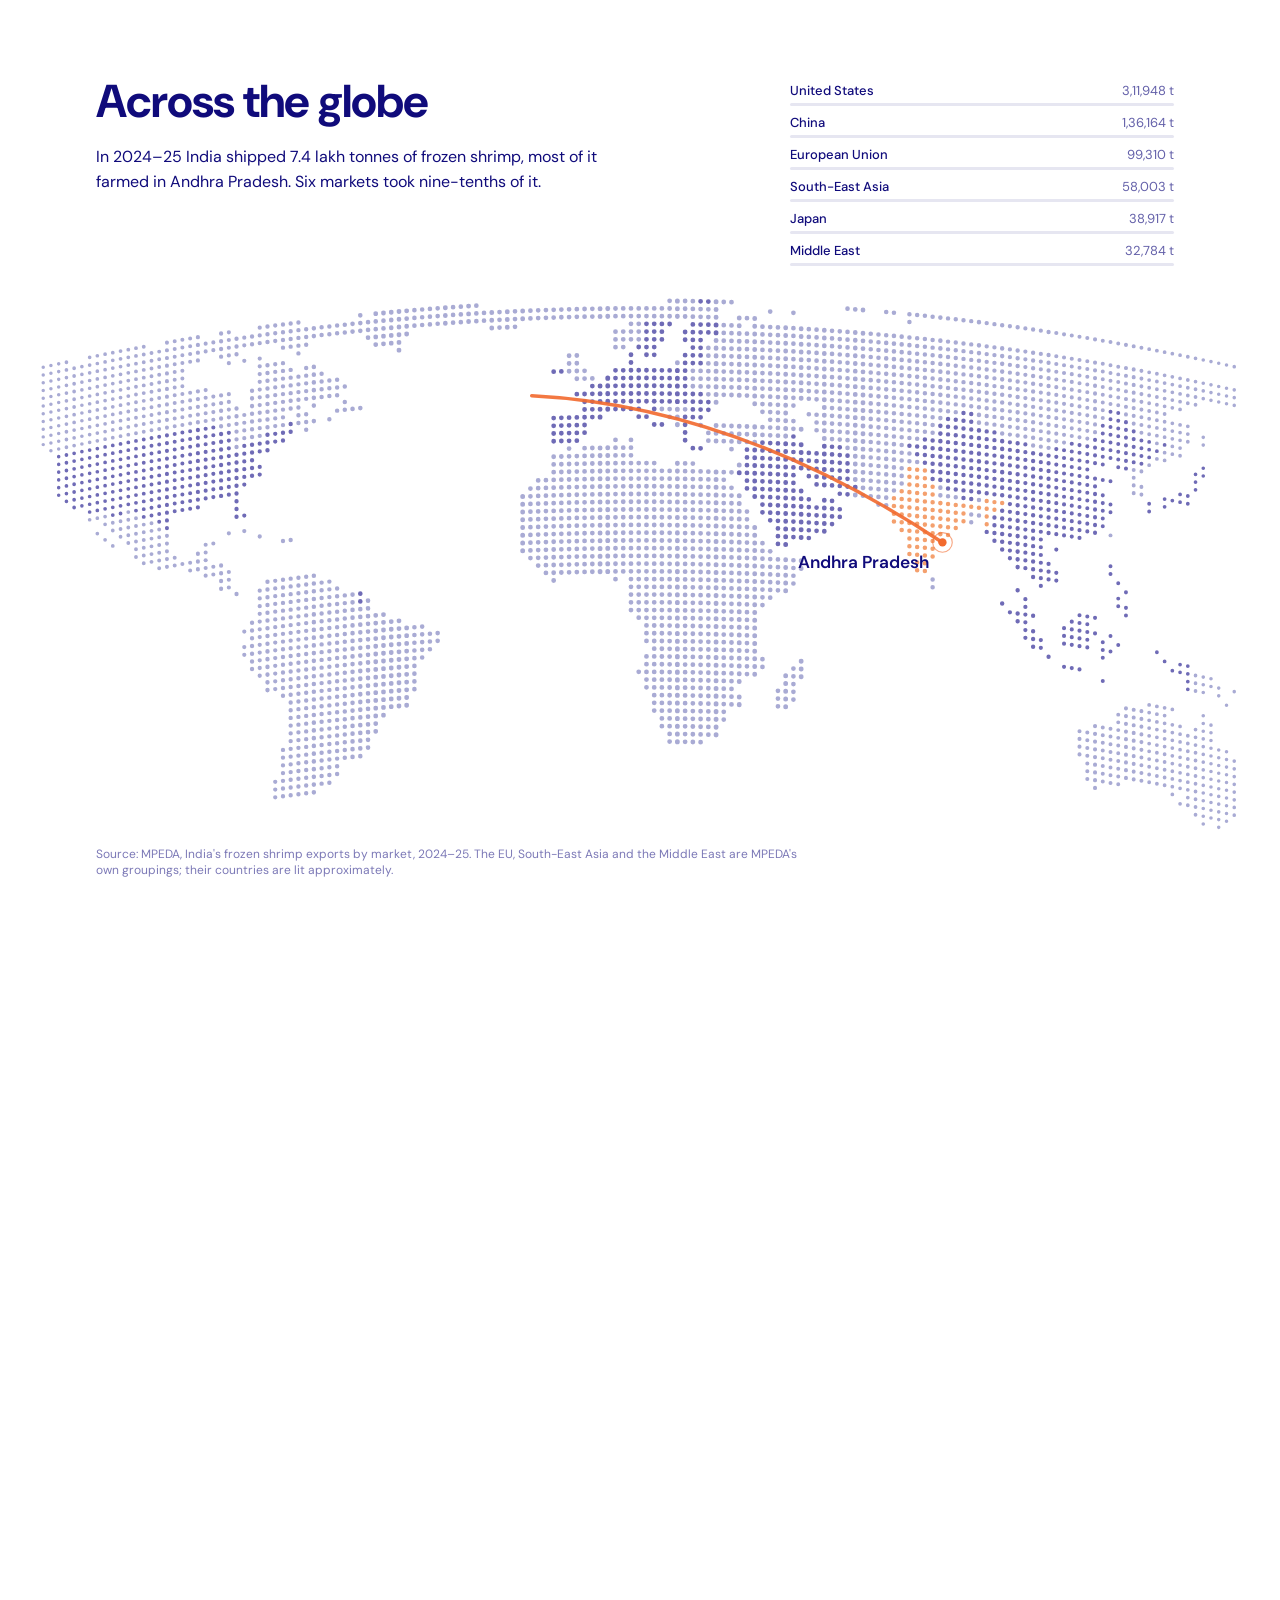
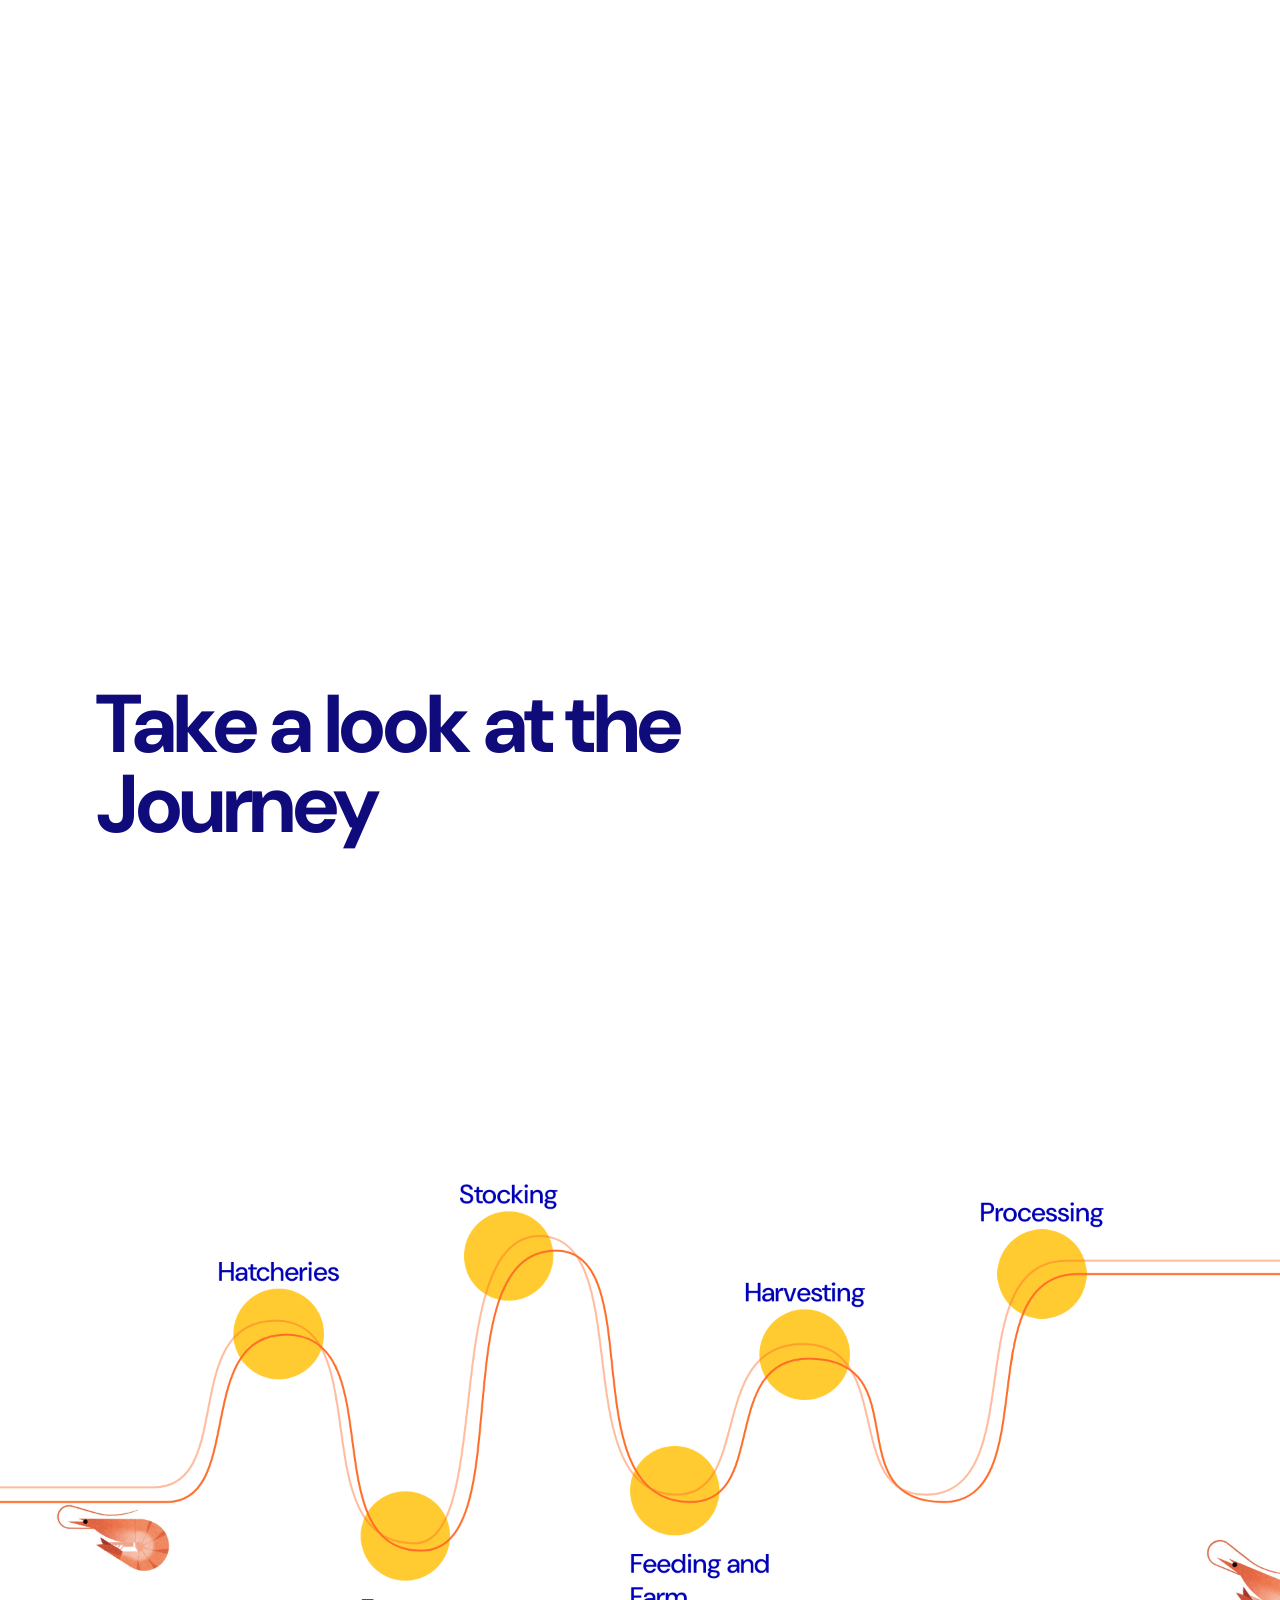
==== commit 51369d26: "Case studies: site header so every project leads back home KAI, Calbre, Disha, MamaLap and KIA EV6 n" ====
--- a/shrimp/shrimp_story/index.html
+++ b/shrimp/shrimp_story/index.html
@@ -164,6 +164,11 @@
 .navlinks{ display:flex; gap:10px; min-width:0 }
 .navbtn{ flex:none; white-space:nowrap }
 .topbar .home{ flex:none }
+/* portfolio / this site: the name leads back to evelinachu.in */
+.crumbs{ display:flex; align-items:baseline; gap:8px; flex:none; font-size:15px; letter-spacing:-0.01em }
+.topbar .back{ color:var(--ink); text-decoration:none; font-weight:500; opacity:.6; transition:opacity .2s }
+.topbar .back:hover{ opacity:1 }
+.crumbs .sep{ color:var(--ink); opacity:.35 }
 /* four pages don't fit beside the name on a narrow screen: let the row scroll */
 @media (max-width:980px){
   .navlinks{ overflow-x:auto; scrollbar-width:none; padding:2px }
@@ -216,7 +221,7 @@
   .outro{ padding:14vh 6% 16vh }
 }
 @media (max-width:560px){
-  .topbar .home{ display:none }
+  .topbar .home, .crumbs .sep{ display:none }
   .navbtn{ padding:7px 11px; font-size:12px }
 }
 
@@ -622,7 +627,11 @@
 <body>
 
 <nav class="topbar clear" id="topbar" aria-label="Site">
-  <a class="home" href="#hero">The shrimp coast</a>
+  <div class="crumbs">
+    <a class="back" href="https://evelinachu.in/">Evelin Achu Jacob</a>
+    <span class="sep" aria-hidden="true">/</span>
+    <a class="home" href="#hero">The shrimp coast</a>
+  </div>
   <div class="navlinks">
     <a class="navbtn" href="../shrimp_farm_map.html">Density map</a>
     <a class="navbtn" href="../shrimp_system_map.html">System map</a>
